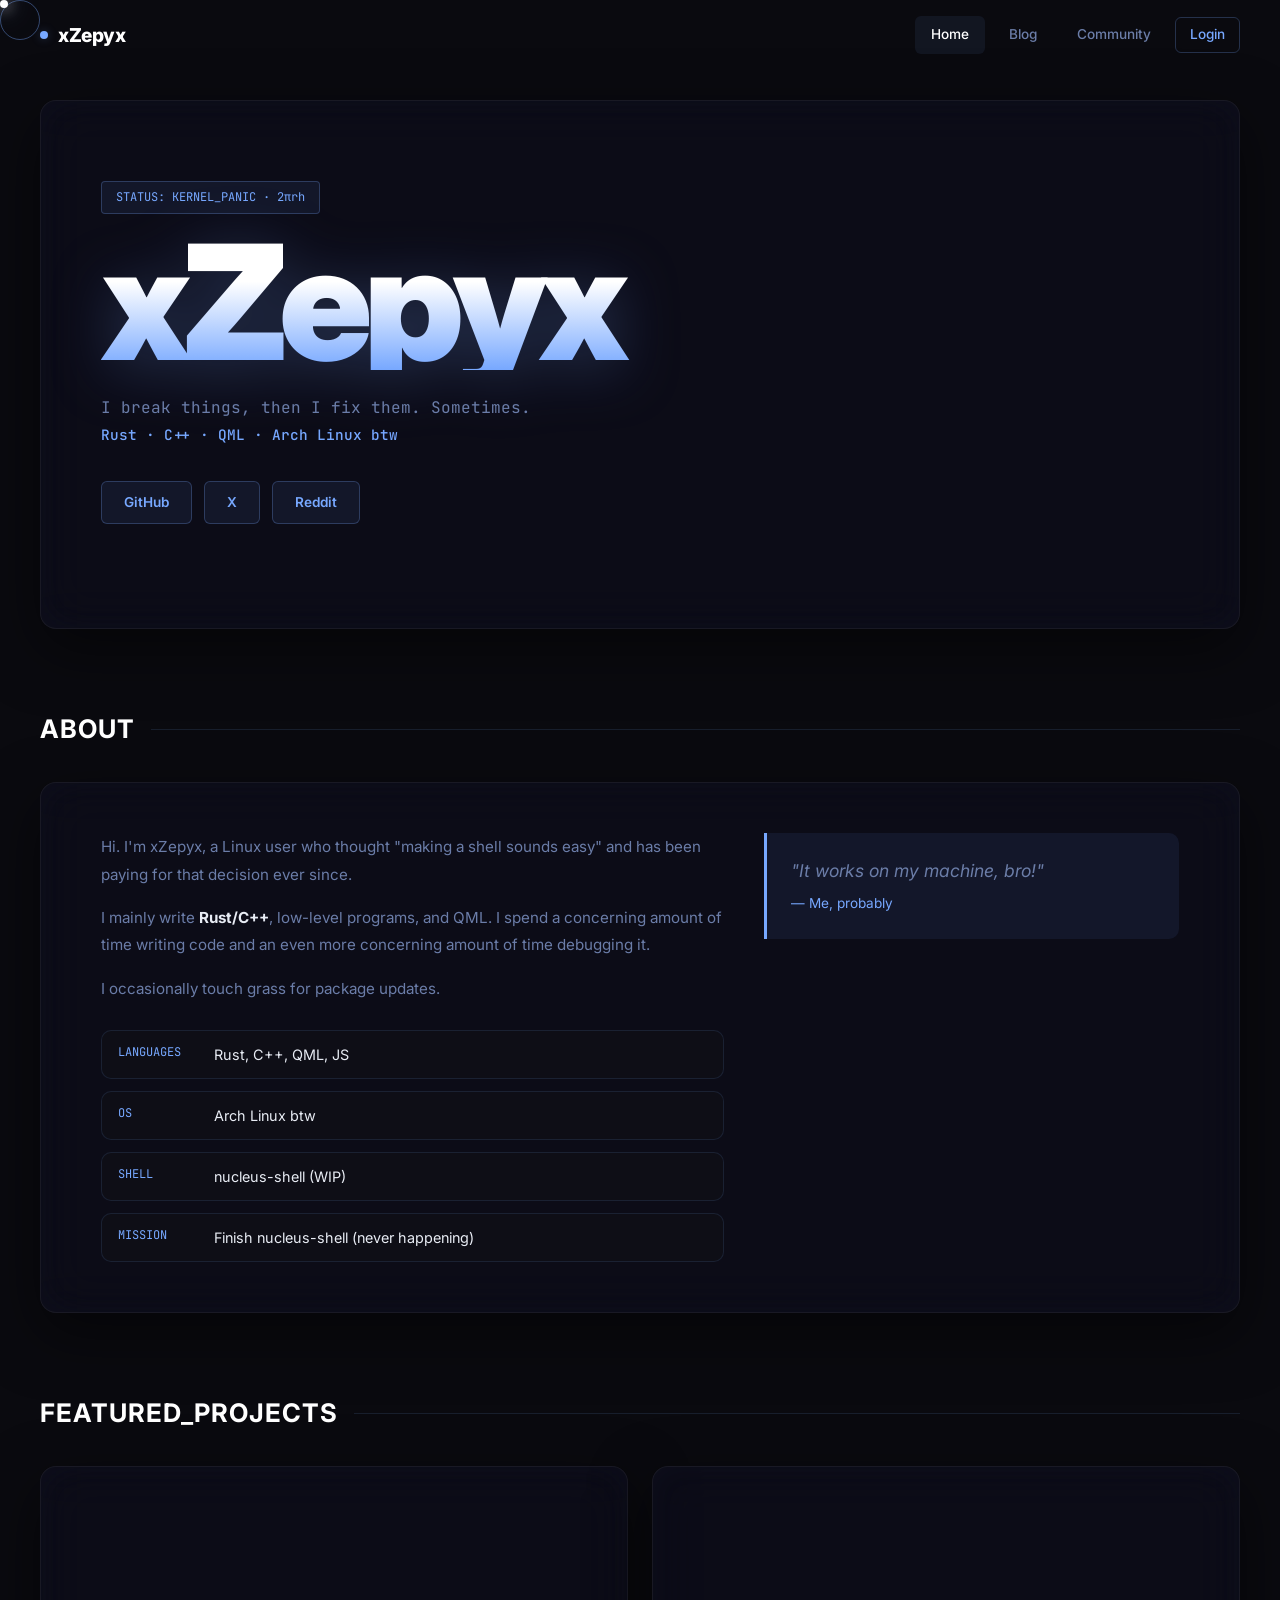
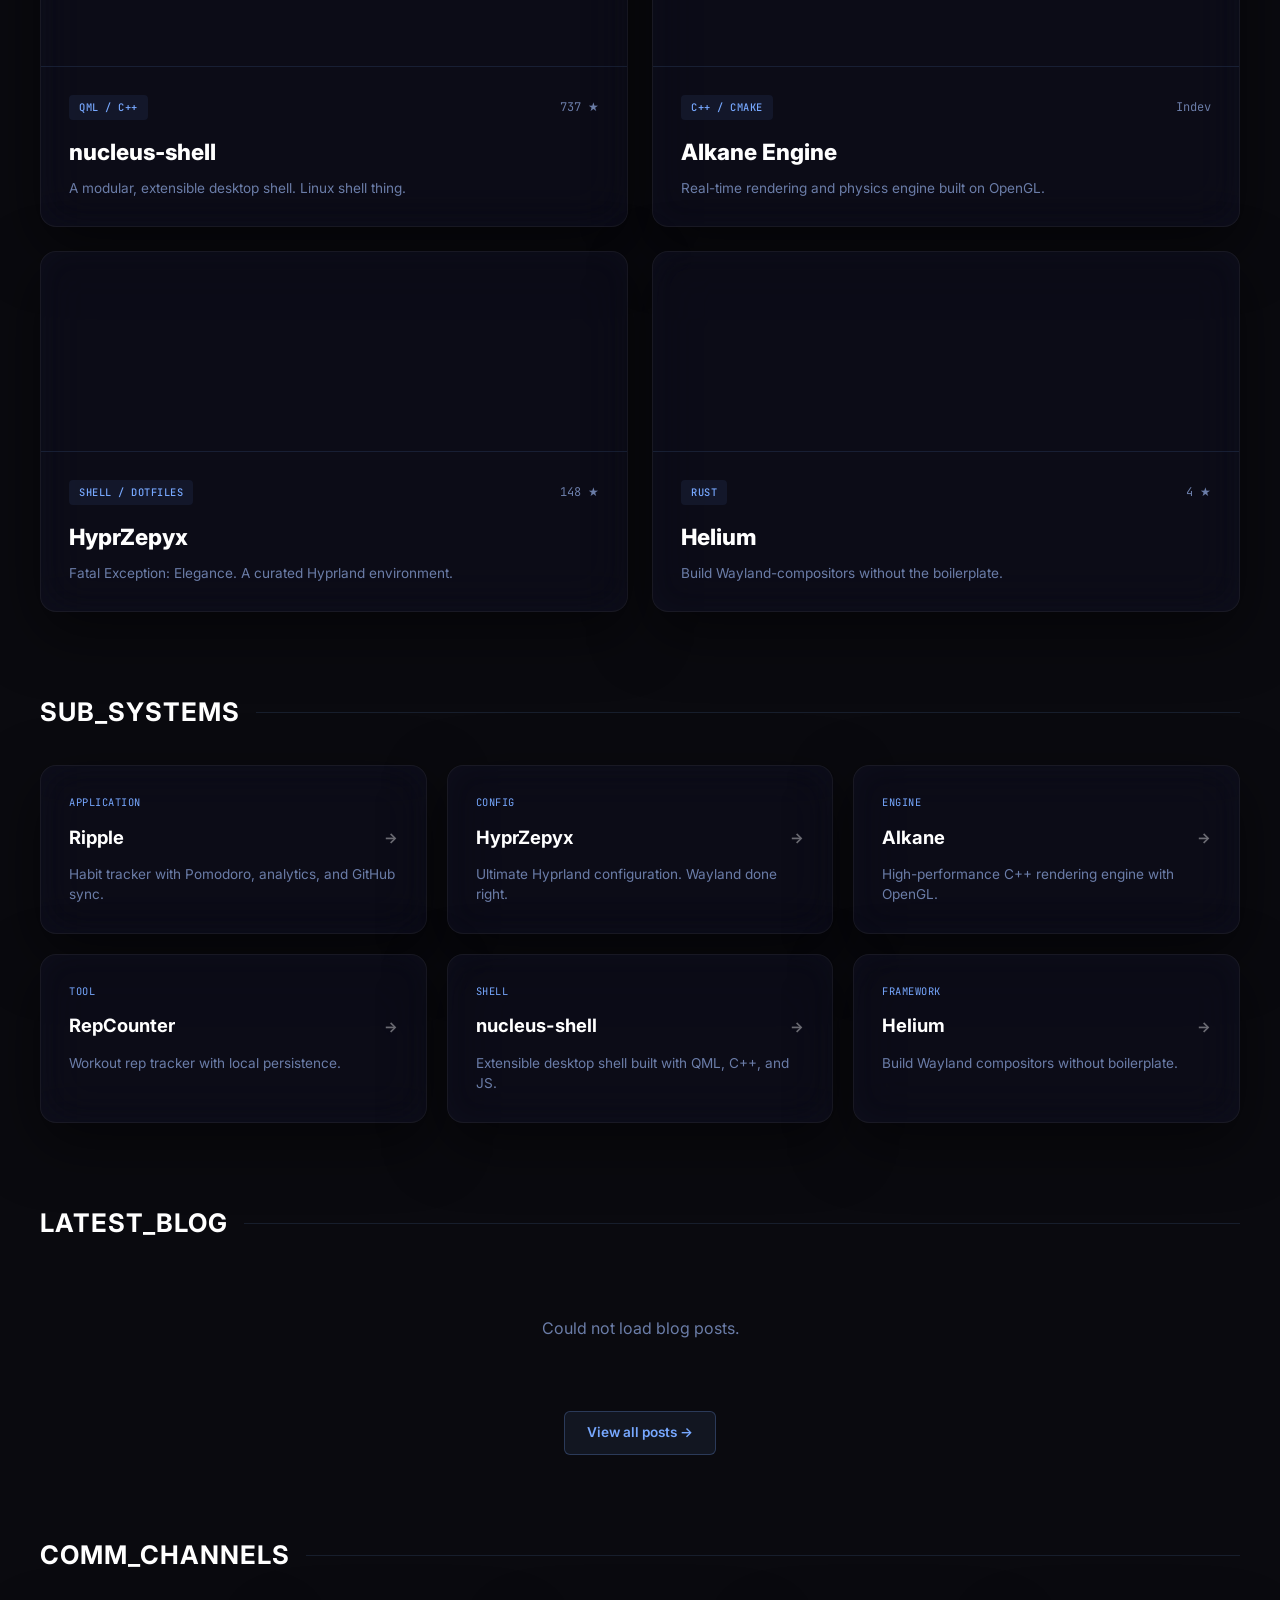
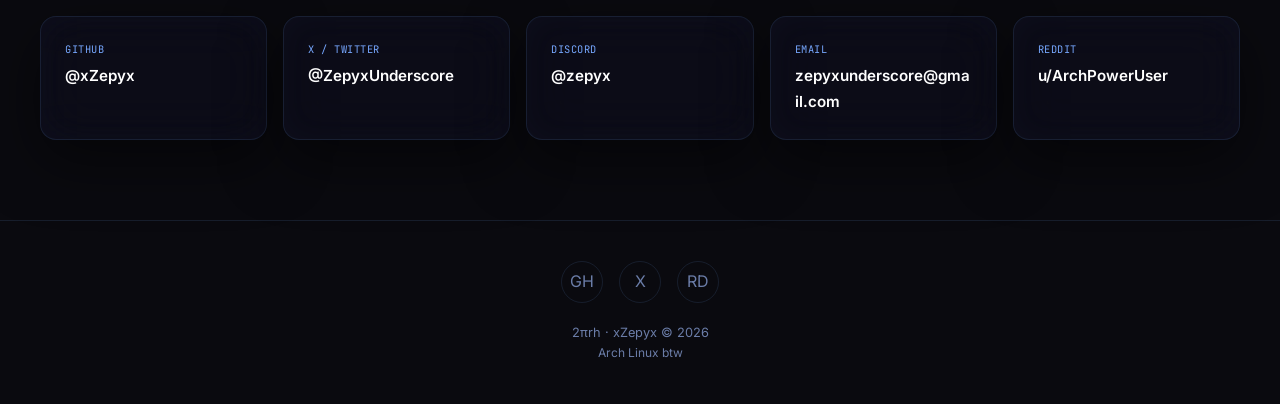
==== index.html @ 3ca949ae "complete site overhaul: new theme, blog CMS, community, admin panel" ====
<!doctype html>
<html lang="en">
<head>
<meta charset="utf-8" />
<meta name="viewport" content="width=device-width, initial-scale=1" />
<title>xZepyx — 2πrh</title>
<link rel="stylesheet" href="/theme.css">
<link rel="icon" href="data:image/svg+xml,<svg xmlns='http://www.w3.org/2000/svg' viewBox='0 0 32 32'><text y='28' font-size='28'>⚡</text></svg>">
</head>
<body>

<div id="loader">
  <div class="loader-terminal">
    <div class="loader-line"><span class="loader-prompt">zepyx@root:~$</span><span class="loader-cmd"> init --system</span></div>
    <div class="loader-line"><span class="loader-prompt">zepyx@root:~$</span><span class="loader-cmd"> load kernel.modules</span></div>
    <div class="loader-line"><span class="loader-prompt">zepyx@root:~$</span><span class="loader-cmd"> start xZepyx.space</span></div>
    <div class="loader-line"><span class="loader-prompt">zepyx@root:~$</span><span class="loader-cmd"> done.<span class="loader-cursor"></span></span></div>
  </div>
</div>

<div id="cursor"></div>
<div id="cursor-follower"></div>

<nav>
  <div class="nav-inner">
    <a href="/" class="nav-brand"><span class="brand-dot"></span> xZepyx</a>
    <div class="nav-links">
      <a href="/" class="active">Home</a>
      <a href="/blog/">Blog</a>
      <a href="/community/">Community</a>
      <a href="#" id="admin-link" style="display:none" class="nav-admin">Admin</a>
      <a href="#" id="login-btn" class="nav-admin">Login</a>
    </div>
    <button class="hamburger" aria-label="Menu">
      <span></span><span></span><span></span>
    </button>
  </div>
</nav>

<div id="main-content">
<main class="wrap" style="padding-top:100px">

  <section class="hero glass">
    <div class="bio-tag">STATUS: KERNEL_PANIC · 2πrh</div>
    <h1 id="hero-name">xZepyx</h1>
    <p class="hero-desc">
      I break things, then I fix them. Sometimes.<br>
      <span class="hero-accent">Rust · C++ · QML · Arch Linux btw</span>
    </p>
    <div id="hero-socials" class="hero-socials"></div>
    <div class="hero-stats" id="hero-stats"></div>
  </section>

  <div class="section-header"><h2>ABOUT</h2><div class="line"></div></div>
  <section class="about-section glass">
    <div class="about-grid">
      <div class="about-text">
        <p>Hi. I'm xZepyx, a Linux user who thought "making a shell sounds easy" and has been paying for that decision ever since.</p>
        <p>I mainly write <strong>Rust/C++</strong>, low-level programs, and QML. I spend a concerning amount of time writing code and an even more concerning amount of time debugging it.</p>
        <p>I occasionally touch grass for package updates.</p>
        <div class="about-facts">
          <div class="fact"><span class="fact-label">Languages</span><span class="fact-val">Rust, C++, QML, JS</span></div>
          <div class="fact"><span class="fact-label">OS</span><span class="fact-val">Arch Linux btw</span></div>
          <div class="fact"><span class="fact-label">Shell</span><span class="fact-val">nucleus-shell (WIP)</span></div>
          <div class="fact"><span class="fact-label">Mission</span><span class="fact-val">Finish nucleus-shell (never happening)</span></div>
        </div>
      </div>
      <div class="about-quote">
        <blockquote>"It works on my machine, bro!"<cite>— Me, probably</cite></blockquote>
      </div>
    </div>
  </section>

  <div class="section-header"><h2>FEATURED_PROJECTS</h2><div class="line"></div></div>
  <div id="projects" class="projects-grid"></div>

  <div class="section-header"><h2>SUB_SYSTEMS</h2><div class="line"></div></div>
  <div class="sub-grid">
    <a href="/ripple/" class="sub-card glass">
      <span class="sub-tag">Application</span>
      <h4>Ripple <span>→</span></h4>
      <p>Habit tracker with Pomodoro, analytics, and GitHub sync.</p>
    </a>
    <a href="/hyprzepyx/" class="sub-card glass">
      <span class="sub-tag">Config</span>
      <h4>HyprZepyx <span>→</span></h4>
      <p>Ultimate Hyprland configuration. Wayland done right.</p>
    </a>
    <a href="/alkane/" class="sub-card glass">
      <span class="sub-tag">Engine</span>
      <h4>Alkane <span>→</span></h4>
      <p>High-performance C++ rendering engine with OpenGL.</p>
    </a>
    <a href="/repcounter/" class="sub-card glass">
      <span class="sub-tag">Tool</span>
      <h4>RepCounter <span>→</span></h4>
      <p>Workout rep tracker with local persistence.</p>
    </a>
    <a href="https://github.com/nucleus-hq/nucleus-shell" target="_blank" class="sub-card glass">
      <span class="sub-tag">Shell</span>
      <h4>nucleus-shell <span>→</span></h4>
      <p>Extensible desktop shell built with QML, C++, and JS.</p>
    </a>
    <a href="https://github.com/xZepyx/helium" target="_blank" class="sub-card glass">
      <span class="sub-tag">Framework</span>
      <h4>Helium <span>→</span></h4>
      <p>Build Wayland compositors without boilerplate.</p>
    </a>
  </div>

  <div class="section-header"><h2>LATEST_BLOG</h2><div class="line"></div></div>
  <div id="latest-posts" class="blog-grid"></div>
  <div style="text-align:center;margin-top:30px">
    <a href="/blog/" class="btn btn-ghost">View all posts →</a>
  </div>

  <div class="section-header"><h2>COMM_CHANNELS</h2><div class="line"></div></div>
  <div class="contact-grid">
    <a href="https://github.com/xZepyx" target="_blank" class="contact-item glass">
      <span class="contact-label">GITHUB</span>
      <span class="contact-value">@xZepyx</span>
    </a>
    <a href="https://x.com/ZepyxUnderscore" target="_blank" class="contact-item glass">
      <span class="contact-label">X / TWITTER</span>
      <span class="contact-value">@ZepyxUnderscore</span>
    </a>
    <div class="contact-item glass">
      <span class="contact-label">DISCORD</span>
      <span class="contact-value">@zepyx</span>
    </div>
    <div class="contact-item glass">
      <span class="contact-label">EMAIL</span>
      <span class="contact-value">zepyxunderscore@gmail.com</span>
    </div>
    <a href="https://reddit.com/user/ArchPowerUser" target="_blank" class="contact-item glass">
      <span class="contact-label">REDDIT</span>
      <span class="contact-value">u/ArchPowerUser</span>
    </a>
  </div>

</main>

<footer>
  <div class="footer-inner">
    <div class="footer-socials">
      <a href="https://github.com/xZepyx" target="_blank" aria-label="GitHub">GH</a>
      <a href="https://x.com/ZepyxUnderscore" target="_blank" aria-label="X">X</a>
      <a href="https://reddit.com/user/ArchPowerUser" target="_blank" aria-label="Reddit">RD</a>
    </div>
    <div class="footer-copy">
      <span>2πrh · xZepyx &copy; 2026</span><br>
      <span style="font-size:0.75rem;color:var(--txt-muted)">Arch Linux btw</span>
    </div>
  </div>
</footer>
</div>

<div id="auth-modal" class="modal-overlay">
  <div class="modal-box glass">
    <div class="modal-header">
      <h3>GitHub Login</h3>
      <button id="close-auth-modal" class="modal-close">✕</button>
    </div>
    <div class="modal-body" style="text-align:center">
      <p>Enter this code on GitHub to authenticate:</p>
      <div id="device-code" class="device-code">------</div>
      <a id="device-verify" href="#" target="_blank" class="btn btn-primary" style="margin-top:16px">Verify on GitHub →</a>
      <p style="margin-top:16px;font-size:0.8rem;color:var(--txt-muted)">Only the repo owner (@xZepyx) will have admin access.</p>
    </div>
  </div>
</div>

<script>
// Inline project data (loaded fast)
const SITE_DATA = {
  name: 'xZepyx',
  tagline: '2 * \u03C0 * r * h',
  social: {
    GitHub: 'https://github.com/xZepyx',
    X: 'https://x.com/ZepyxUnderscore',
    Reddit: 'https://reddit.com/user/ArchPowerUser'
  },
  projects: [
    { name: 'nucleus-shell', tag: 'QML / C++', desc: 'A modular, extensible desktop shell. Linux shell thing.', stars: '737 ★', url: 'https://github.com/nucleus-hq/nucleus-shell', cover: 'https://repository-images.githubusercontent.com/1095141077/23a82866-8d93-4f50-9c15-36d78208abec' },
    { name: 'Alkane Engine', tag: 'C++ / CMake', desc: 'Real-time rendering and physics engine built on OpenGL.', stars: 'Indev', url: 'https://github.com/xZepyx/alkane-engine', cover: 'https://images.unsplash.com/photo-1550751827-4bd374c3f58b?q=80&w=800&auto=format&fit=crop' },
    { name: 'HyprZepyx', tag: 'Shell / Dotfiles', desc: 'Fatal Exception: Elegance. A curated Hyprland environment.', stars: '148 ★', url: 'https://github.com/xZepyx/HyprZepyx', cover: 'https://repository-images.githubusercontent.com/1022919650/26768773-99f7-4d8f-b321-a12269dc0c64' },
    { name: 'Helium', tag: 'Rust', desc: 'Build Wayland-compositors without the boilerplate.', stars: '4 ★', url: 'https://github.com/xZepyx/helium', cover: 'https://images.unsplash.com/photo-1614728263952-84ea206f99b6?q=80&w=800&auto=format&fit=crop' }
  ]
};

// Populate hero
document.getElementById('hero-socials').innerHTML = Object.entries(SITE_DATA.social).map(([n, u]) =>
  `<a href="${u}" target="_blank" class="btn btn-ghost">${n}</a>`
).join('');

// Populate projects
document.getElementById('projects').innerHTML = SITE_DATA.projects.map(p => `
  <a href="${p.url}" target="_blank" class="project-card glass">
    <div class="project-cover" style="background-image:url(${p.cover})"></div>
    <div class="project-body">
      <div class="project-meta">
        <span class="tag">${p.tag}</span>
        <span class="project-stars">${p.stars}</span>
      </div>
      <h3 class="project-name">${p.name}</h3>
      <p class="project-desc">${p.desc}</p>
    </div>
  </a>
`).join('');
</script>

<script src="/app.js"></script>
<script>
// Fetch latest 3 blog posts dynamically
(async function() {
  try {
    const res = await fetch('https://api.github.com/repos/xZepyx/zepyx.github.io/issues?state=open&sort=created&direction=desc&labels=blog&per_page=3');
    const issues = await res.json();
    const posts = issues.filter(i => !i.pull_request);
    const container = document.getElementById('latest-posts');
    if (posts.length === 0) {
      container.innerHTML = '<p style="color:var(--txt-muted);grid-column:1/-1;text-align:center;padding:40px">No blog posts yet. Stay tuned.</p>';
      return;
    }
    container.innerHTML = posts.map(p => {
      const excerpt = (p.body || '').replace(/[#*`>\[\]]/g, '').slice(0, 200);
      const tags = p.labels.filter(l => l.name !== 'blog').map(l => `<span class="tag">${l.name}</span>`).join('');
      const time = new Date(p.created_at).toLocaleDateString('en-US', {month:'short', day:'numeric', year:'numeric'});
      return `<a href="/blog/post.html?id=${p.number}" class="blog-card glass">
        <div class="blog-card-header">
          <span class="blog-date">${time}</span>
          ${p.comments > 0 ? `<span>💬 ${p.comments}</span>` : ''}
          ${tags}
        </div>
        <h3 class="blog-card-title">${p.title}</h3>
        <p class="blog-card-excerpt">${excerpt}</p>
        <span class="blog-readmore">Read more →</span>
      </a>`;
    }).join('');
  } catch(e) {
    document.getElementById('latest-posts').innerHTML = '<p style="color:var(--txt-muted);grid-column:1/-1;text-align:center;padding:40px">Could not load blog posts.</p>';
  }
})();
</script>

<style>
/* ─── Page-specific styles ─── */
.hero {
  padding: 80px 60px; margin-bottom: 40px;
  position: relative; overflow: hidden;
}
.bio-tag {
  display: inline-block; padding: 6px 14px;
  background: var(--accent-dim); border: 1px solid var(--line-strong);
  color: var(--accent); font-family: var(--mono); font-size: 0.75rem;
  border-radius: 4px; margin-bottom: 20px;
}
.hero h1 {
  font-size: clamp(4.5rem, 14vw, 10rem); font-weight: 900;
  line-height: 0.85; letter-spacing: -0.05em; margin: 0;
  background: linear-gradient(180deg, #fff 35%, var(--accent) 100%);
  -webkit-background-clip: text; -webkit-text-fill-color: transparent;
  filter: drop-shadow(0 8px 30px var(--accent-glow));
}
.hero-desc {
  font-family: var(--mono); color: var(--txt-muted);
  margin-top: 24px; max-width: 500px; line-height: 1.7;
}
.hero-accent { color: var(--accent); font-weight: 500; font-size: 0.9rem; }
.hero-socials { margin-top: 32px; display: flex; gap: 12px; flex-wrap: wrap; }

.about-section { padding: 50px 60px; }
.about-grid { display: grid; grid-template-columns: 1.5fr 1fr; gap: 40px; align-items: start; }
.about-text p { color: var(--txt-muted); margin-bottom: 16px; line-height: 1.8; font-size: 0.95rem; }
.about-text strong { color: var(--txt); }
.about-facts { margin-top: 28px; display: grid; gap: 12px; }
.fact { display: flex; gap: 16px; padding: 12px 16px; background: var(--bg-alt); border-radius: var(--radius-sm); border: 1px solid var(--line); }
.fact-label { font-family: var(--mono); font-size: 0.75rem; color: var(--accent); min-width: 80px; text-transform: uppercase; }
.fact-val { color: var(--txt); font-size: 0.9rem; }
.about-quote blockquote {
  font-style: italic; color: var(--txt-muted); font-size: 1.1rem;
  padding: 24px; border-left: 3px solid var(--accent);
  background: var(--accent-dim); border-radius: 0 var(--radius-sm) var(--radius-sm) 0;
}
.about-quote cite { display: block; margin-top: 8px; font-size: 0.85rem; color: var(--accent); font-style: normal; }

.projects-grid { display: grid; grid-template-columns: repeat(2, 1fr); gap: 24px; }
.project-card {
  display: flex; flex-direction: column; overflow: hidden;
  transition: var(--transition); text-decoration: none; color: inherit;
}
.project-card:hover { transform: translateY(-6px); border-color: var(--accent); }
.project-cover {
  height: 200px; background-size: cover; background-position: center;
  border-bottom: 1px solid var(--line); transition: transform 0.5s ease;
}
.project-card:hover .project-cover { transform: scale(1.05); }
.project-body { padding: 28px; flex-grow: 1; display: flex; flex-direction: column; }
.project-meta { display: flex; justify-content: space-between; align-items: center; margin-bottom: 14px; }
.project-stars { font-family: var(--mono); font-size: 0.75rem; color: var(--txt-muted); }
.project-name { font-size: 1.4rem; font-weight: 800; margin: 0 0 8px; color: #fff; }
.project-desc { color: var(--txt-muted); font-size: 0.85rem; line-height: 1.5; flex-grow: 1; }

.sub-grid { display: grid; grid-template-columns: repeat(3, 1fr); gap: 20px; }
.sub-card {
  padding: 28px; transition: var(--transition); text-decoration: none; color: inherit;
  display: flex; flex-direction: column; gap: 12px;
}
.sub-card:hover { border-color: var(--accent); transform: translateY(-4px); background: var(--card-hover); }
.sub-tag { font-family: var(--mono); font-size: 0.65rem; color: var(--accent); text-transform: uppercase; letter-spacing: 0.5px; }
.sub-card h4 { margin: 0; font-size: 1.15rem; font-weight: 700; color: #fff; display: flex; justify-content: space-between; align-items: center; }
.sub-card h4 span { opacity: 0.4; font-size: 0.9rem; }
.sub-card p { margin: 0; font-size: 0.85rem; color: var(--txt-muted); line-height: 1.5; }

.blog-grid { display: grid; grid-template-columns: repeat(3, 1fr); gap: 24px; }
.blog-card {
  padding: 28px; transition: var(--transition); text-decoration: none; color: inherit;
  display: flex; flex-direction: column;
}
.blog-card:hover { border-color: var(--accent); transform: translateY(-4px); }
.blog-card-header { display: flex; justify-content: space-between; align-items: center; gap: 8px; flex-wrap: wrap; margin-bottom: 16px; }
.blog-date { font-size: 0.75rem; color: var(--txt-muted); font-family: var(--mono); }
.blog-card-title { font-size: 1.1rem; font-weight: 700; color: #fff; margin: 0 0 12px; line-height: 1.3; }
.blog-card-excerpt { font-size: 0.85rem; color: var(--txt-muted); line-height: 1.5; flex-grow: 1; }
.blog-readmore { font-family: var(--mono); font-size: 0.8rem; color: var(--accent); margin-top: 16px; }
.blog-comments, .blog-reactions { font-size: 0.75rem; color: var(--txt-muted); }
.blog-tags { display: flex; gap: 6px; flex-wrap: wrap; }
.blog-card-footer { display: flex; justify-content: space-between; align-items: center; margin-top: auto; }

.contact-grid { display: grid; grid-template-columns: repeat(auto-fit, minmax(200px, 1fr)); gap: 16px; margin-top: 40px; }
.contact-item { padding: 24px; transition: var(--transition); text-decoration: none; color: inherit; border: 1px solid var(--line); }
.contact-item:hover { border-color: var(--accent); transform: translateY(-3px); background: var(--card-hover); }
.contact-label { font-family: var(--mono); font-size: 0.65rem; color: var(--accent); display: block; margin-bottom: 6px; text-transform: uppercase; letter-spacing: 0.5px; }
.contact-value { font-size: 0.95rem; color: #fff; font-weight: 600; word-break: break-all; }

#hero-stats { margin-top: 24px; display: flex; gap: 24px; }
#hero-stats .stat { text-align: center; }
#hero-stats .stat-num { font-size: 1.5rem; font-weight: 800; color: #fff; }
#hero-stats .stat-label { font-size: 0.7rem; color: var(--txt-muted); text-transform: uppercase; }

/* Modal */
.modal-overlay {
  position: fixed; inset: 0; z-index: 1000;
  background: rgba(0,0,0,0.7); backdrop-filter: blur(8px);
  display: none; align-items: center; justify-content: center;
}
.modal-overlay.open { display: flex; }
.modal-box { padding: 40px; max-width: 440px; width: 90%; }
.modal-header { display: flex; justify-content: space-between; align-items: center; margin-bottom: 24px; }
.modal-header h3 { color: #fff; font-weight: 700; }
.modal-close { background: none; border: none; color: var(--txt-muted); font-size: 1.2rem; cursor: pointer; }
.device-code {
  font-family: var(--mono); font-size: 2rem; font-weight: 700;
  color: var(--accent); letter-spacing: 8px; padding: 20px;
  background: var(--bg-alt); border: 1px dashed var(--line-strong);
  border-radius: var(--radius-sm); margin: 16px 0; display: inline-block;
}

@media (max-width: 900px) {
  .projects-grid, .blog-grid, .sub-grid { grid-template-columns: 1fr; }
  .about-grid { grid-template-columns: 1fr; }
  .hero { padding: 60px 30px; }
  .about-section { padding: 40px 30px; }
}
</style>
</body>
</html>
---- theme.css ----
@import url('https://fonts.googleapis.com/css2?family=Inter:wght@300;400;500;600;700;800;900&family=JetBrains+Mono:wght@400;500;600;700&display=swap');

:root {
  --bg: #0a0a0f;
  --bg-alt: #0e0e16;
  --card: rgba(14, 14, 26, 0.7);
  --card-hover: rgba(20, 20, 40, 0.8);
  --line: rgba(119, 168, 255, 0.12);
  --line-strong: rgba(119, 168, 255, 0.25);
  --txt: #e8ecf4;
  --txt-muted: #6b7da8;
  --accent: #77a8ff;
  --accent-glow: rgba(119, 168, 255, 0.25);
  --accent-dim: rgba(119, 168, 255, 0.08);
  --glass-border: rgba(255, 255, 255, 0.06);
  --danger: #ff6b6b;
  --success: #51cf66;
  --warning: #fcc419;
  --radius: 16px;
  --radius-sm: 10px;
  --radius-xs: 6px;
  --font: 'Inter', -apple-system, BlinkMacSystemFont, sans-serif;
  --mono: 'JetBrains Mono', monospace;
  --transition: 0.25s cubic-bezier(0.4, 0, 0.2, 1);
}

*, *::before, *::after { box-sizing: border-box; margin: 0; padding: 0; }

html { scroll-behavior: smooth; }

body {
  font-family: var(--font);
  background: var(--bg);
  color: var(--txt);
  min-height: 100vh;
  overflow-x: hidden;
  line-height: 1.6;
  -webkit-font-smoothing: antialiased;
}

::selection { background: var(--accent); color: var(--bg); }

::-webkit-scrollbar { width: 6px; }
::-webkit-scrollbar-track { background: var(--bg); }
::-webkit-scrollbar-thumb { background: var(--line-strong); border-radius: 3px; }

a { color: var(--accent); text-decoration: none; transition: var(--transition); }
a:hover { color: #fff; }

/* --- LOADING SCREEN --- */
#loader {
  position: fixed; inset: 0; z-index: 9999;
  background: var(--bg);
  display: flex; flex-direction: column;
  align-items: center; justify-content: center;
  transition: opacity 0.6s ease, visibility 0.6s ease;
}
#loader.hidden { opacity: 0; visibility: hidden; pointer-events: none; }
.loader-terminal {
  background: var(--card); border: 1px solid var(--line);
  border-radius: var(--radius); padding: 24px 32px;
  min-width: 340px; font-family: var(--mono); font-size: 0.85rem;
}
.loader-line { display: flex; gap: 12px; opacity: 0; animation: typeIn 0.3s ease forwards; }
.loader-line:nth-child(1) { animation-delay: 0.1s; }
.loader-line:nth-child(2) { animation-delay: 0.4s; }
.loader-line:nth-child(3) { animation-delay: 0.7s; }
.loader-line:nth-child(4) { animation-delay: 1.0s; }
.loader-prompt { color: var(--accent); }
.loader-cmd { color: var(--txt); }
.loader-cursor {
  display: inline-block; width: 8px; height: 14px;
  background: var(--accent); margin-left: 4px;
  animation: blink 0.8s step-end infinite;
}
@keyframes typeIn { to { opacity: 1; } }
@keyframes blink { 50% { opacity: 0; } }

#main-content { opacity: 0; transition: opacity 0.8s ease; }
#main-content.visible { opacity: 1; }

/* --- CURSOR --- */
#cursor {
  width: 8px; height: 8px; background: #fff; border-radius: 50%;
  position: fixed; z-index: 999; pointer-events: none;
  box-shadow: 0 0 15px #fff, 0 0 30px var(--accent);
  transition: transform 0.1s ease;
}
#cursor-follower {
  width: 40px; height: 40px; border: 1px solid var(--accent);
  border-radius: 50%; position: fixed; z-index: 998;
  pointer-events: none; transition: transform 0.25s ease-out;
  opacity: 0.4;
}

/* --- NAV --- */
nav {
  position: fixed; top: 0; left: 0; right: 0; z-index: 100;
  padding: 16px 0;
  transition: var(--transition);
}
nav.scrolled {
  background: rgba(10, 10, 15, 0.85);
  backdrop-filter: blur(20px) saturate(180%);
  border-bottom: 1px solid var(--line);
  padding: 10px 0;
}
.nav-inner {
  width: min(1200px, 94vw); margin: 0 auto;
  display: flex; align-items: center; justify-content: space-between;
}
.nav-brand {
  font-weight: 800; font-size: 1.2rem; letter-spacing: -0.02em;
  color: #fff; display: flex; align-items: center; gap: 10px;
}
.nav-brand .brand-dot {
  width: 8px; height: 8px; border-radius: 50%; background: var(--accent);
  box-shadow: 0 0 10px var(--accent-glow);
}
.nav-links { display: flex; align-items: center; gap: 8px; }
.nav-links a {
  padding: 8px 16px; border-radius: var(--radius-xs);
  color: var(--txt-muted); font-size: 0.85rem; font-weight: 500;
  transition: var(--transition);
}
.nav-links a:hover, .nav-links a.active { color: #fff; background: var(--accent-dim); }
.nav-links .nav-admin {
  border: 1px solid var(--line-strong); border-radius: var(--radius-xs);
  padding: 6px 14px; color: var(--accent);
}

.hamburger {
  display: none; flex-direction: column; gap: 5px; cursor: pointer;
  background: none; border: none; padding: 8px;
}
.hamburger span {
  display: block; width: 22px; height: 2px;
  background: var(--txt); border-radius: 2px;
  transition: var(--transition);
}

/* --- CONTAINERS --- */
.wrap {
  width: min(1200px, 94vw); margin: 0 auto;
  position: relative; z-index: 10;
}

.section-header {
  display: flex; align-items: center; gap: 16px;
  margin: 80px 0 32px;
}
.section-header h2 {
  font-weight: 700; font-size: 1.6rem; letter-spacing: 1px;
  white-space: nowrap; color: #fff;
}
.section-header .line {
  flex-grow: 1; height: 1px; background: var(--line);
}

.glass {
  background: var(--card); backdrop-filter: blur(24px) saturate(180%);
  border: 1px solid var(--glass-border);
  border-radius: var(--radius);
  box-shadow: 0 20px 60px rgba(0,0,0,0.5), inset 0 0 30px rgba(119,168,255,0.03);
}

.btn {
  display: inline-flex; align-items: center; gap: 8px;
  padding: 10px 22px; border-radius: var(--radius-xs);
  font-family: var(--font); font-size: 0.85rem; font-weight: 600;
  cursor: pointer; transition: var(--transition);
  border: none; text-decoration: none;
}
.btn-primary {
  background: var(--accent); color: var(--bg);
}
.btn-primary:hover { background: #fff; color: var(--bg); transform: translateY(-2px); }
.btn-ghost {
  background: var(--accent-dim); color: var(--accent);
  border: 1px solid var(--line-strong);
}
.btn-ghost:hover { background: rgba(119,168,255,0.15); color: #fff; transform: translateY(-2px); }
.btn-danger { background: var(--danger); color: #fff; }
.btn-danger:hover { background: #ff5252; transform: translateY(-2px); }

.tag {
  display: inline-block; padding: 4px 10px; border-radius: 4px;
  font-family: var(--mono); font-size: 0.65rem; font-weight: 500;
  background: var(--accent-dim); color: var(--accent);
  text-transform: uppercase; letter-spacing: 0.5px;
}

/* --- FOOTER --- */
footer {
  margin-top: 80px; border-top: 1px solid var(--line);
  padding: 40px 0; text-align: center;
}
.footer-inner {
  width: min(1200px, 94vw); margin: 0 auto;
  display: flex; flex-direction: column; align-items: center; gap: 20px;
}
.footer-socials { display: flex; gap: 16px; }
.footer-socials a {
  width: 42px; height: 42px; border-radius: 50%;
  display: flex; align-items: center; justify-content: center;
  border: 1px solid var(--line); color: var(--txt-muted);
  font-size: 1rem; transition: var(--transition);
}
.footer-socials a:hover {
  border-color: var(--accent); color: var(--accent);
  background: var(--accent-dim); transform: translateY(-3px);
}
.footer-copy { font-size: 0.8rem; color: var(--txt-muted); }

/* --- RESPONSIVE --- */
@media (max-width: 768px) {
  .nav-links { display: none; }
  .nav-links.open {
    display: flex; flex-direction: column; position: absolute;
    top: 100%; left: 3vw; right: 3vw;
    background: var(--card); backdrop-filter: blur(24px);
    border: 1px solid var(--line); border-radius: var(--radius);
    padding: 12px; gap: 4px;
  }
  .hamburger { display: flex; }
  .section-header h2 { font-size: 1.2rem; }
}

@media (max-width: 480px) {
  .wrap { width: 92vw; }
  .loader-terminal { min-width: unset; width: 88vw; }
}

@media (pointer: coarse) {
  #cursor, #cursor-follower { display: none; }
}
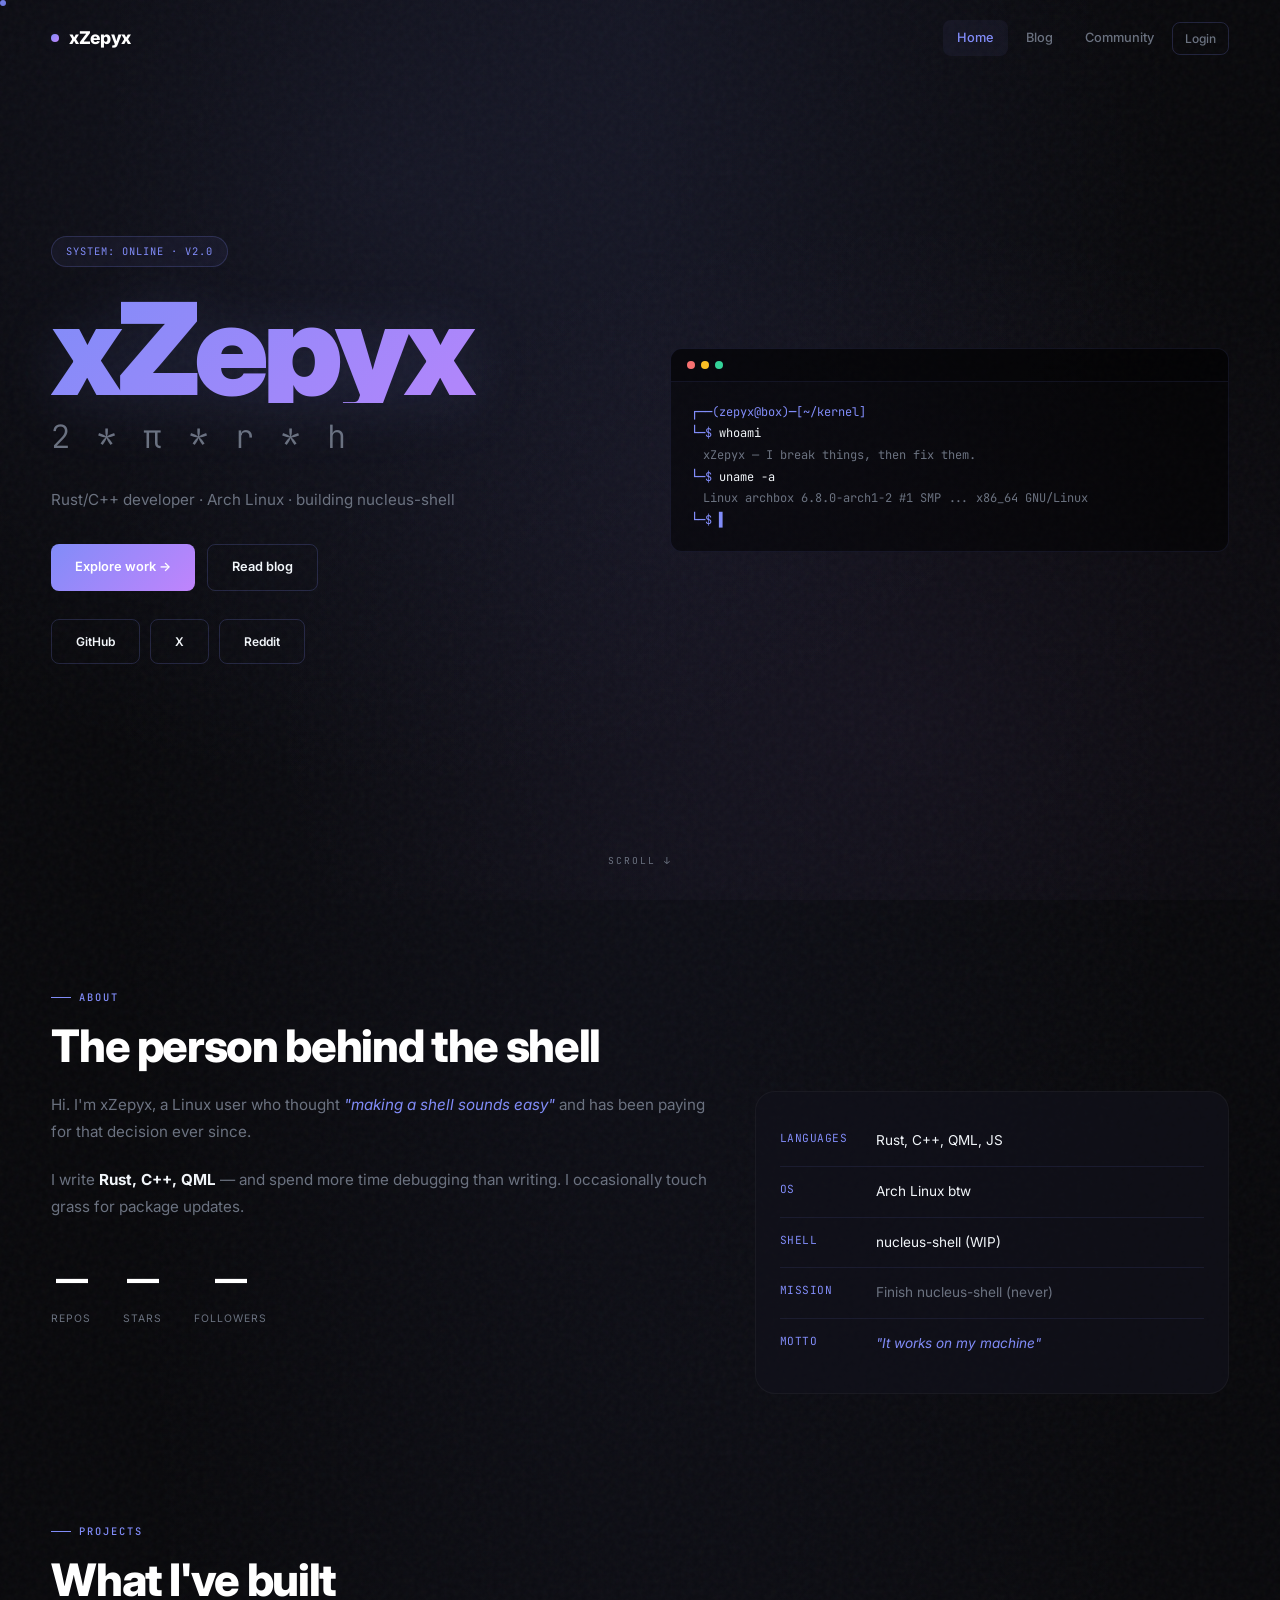
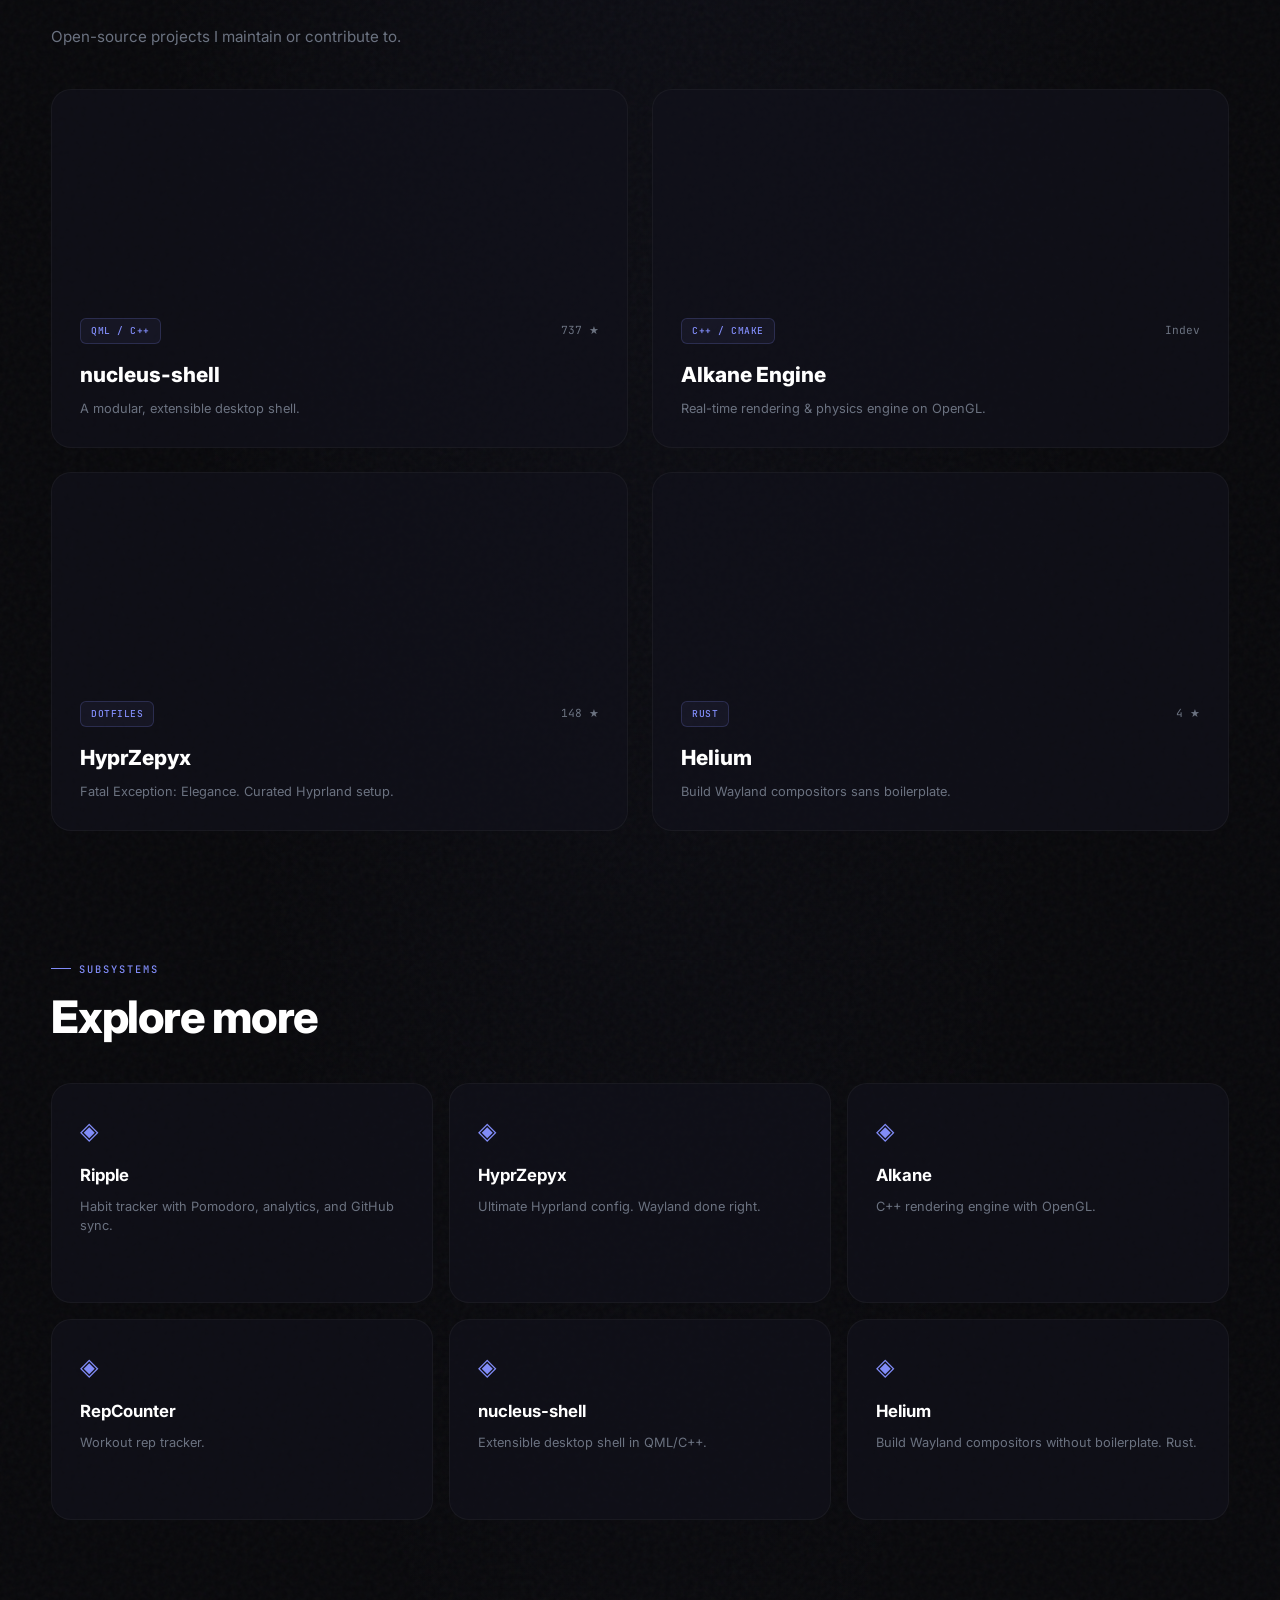
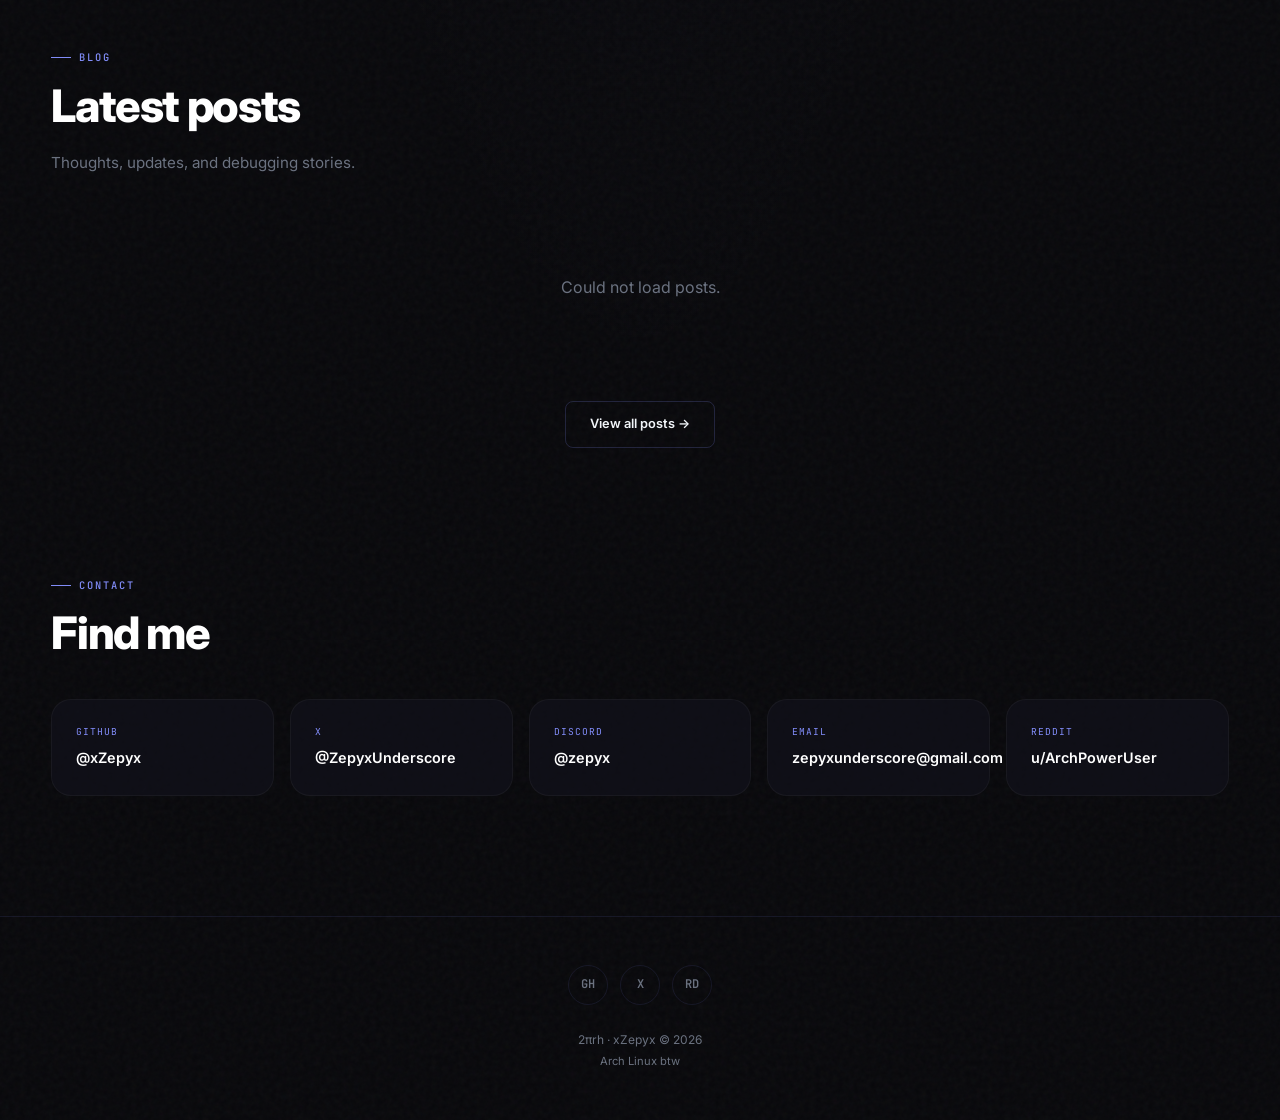
==== commit 1db04c6d: "redesign: premium UI, PAT push-verify auth, discussions fix" ====
--- a/index.html
+++ b/index.html
@@ -10,357 +10,329 @@
 <body>
 
 <div id="loader">
-  <div class="loader-terminal">
-    <div class="loader-line"><span class="loader-prompt">zepyx@root:~$</span><span class="loader-cmd"> init --system</span></div>
-    <div class="loader-line"><span class="loader-prompt">zepyx@root:~$</span><span class="loader-cmd"> load kernel.modules</span></div>
-    <div class="loader-line"><span class="loader-prompt">zepyx@root:~$</span><span class="loader-cmd"> start xZepyx.space</span></div>
-    <div class="loader-line"><span class="loader-prompt">zepyx@root:~$</span><span class="loader-cmd"> done.<span class="loader-cursor"></span></span></div>
-  </div>
+  <div class="loader-ring"></div>
+  <div class="loader-text">booting<span class="loader-dots"></span></div>
 </div>
 
 <div id="cursor"></div>
-<div id="cursor-follower"></div>
 
 <nav>
   <div class="nav-inner">
-    <a href="/" class="nav-brand"><span class="brand-dot"></span> xZepyx</a>
+    <a href="/" class="nav-brand"><span class="nav-brand-dot"></span> xZepyx</a>
     <div class="nav-links">
       <a href="/" class="active">Home</a>
       <a href="/blog/">Blog</a>
       <a href="/community/">Community</a>
-      <a href="#" id="admin-link" style="display:none" class="nav-admin">Admin</a>
-      <a href="#" id="login-btn" class="nav-admin">Login</a>
-    </div>
-    <button class="hamburger" aria-label="Menu">
-      <span></span><span></span><span></span>
-    </button>
+      <a href="/admin/" id="admin-link" style="display:none" class="nav-admin">Admin</a>
+      <a href="/admin/" id="login-btn" class="nav-admin">Login</a>
+    </div>
+    <button class="hamburger" aria-label="Menu"><span></span><span></span><span></span></button>
   </div>
 </nav>
 
 <div id="main-content">
-<main class="wrap" style="padding-top:100px">
-
-  <section class="hero glass">
-    <div class="bio-tag">STATUS: KERNEL_PANIC · 2πrh</div>
-    <h1 id="hero-name">xZepyx</h1>
-    <p class="hero-desc">
-      I break things, then I fix them. Sometimes.<br>
-      <span class="hero-accent">Rust · C++ · QML · Arch Linux btw</span>
-    </p>
-    <div id="hero-socials" class="hero-socials"></div>
-    <div class="hero-stats" id="hero-stats"></div>
-  </section>
-
-  <div class="section-header"><h2>ABOUT</h2><div class="line"></div></div>
-  <section class="about-section glass">
-    <div class="about-grid">
-      <div class="about-text">
-        <p>Hi. I'm xZepyx, a Linux user who thought "making a shell sounds easy" and has been paying for that decision ever since.</p>
-        <p>I mainly write <strong>Rust/C++</strong>, low-level programs, and QML. I spend a concerning amount of time writing code and an even more concerning amount of time debugging it.</p>
-        <p>I occasionally touch grass for package updates.</p>
-        <div class="about-facts">
-          <div class="fact"><span class="fact-label">Languages</span><span class="fact-val">Rust, C++, QML, JS</span></div>
-          <div class="fact"><span class="fact-label">OS</span><span class="fact-val">Arch Linux btw</span></div>
-          <div class="fact"><span class="fact-label">Shell</span><span class="fact-val">nucleus-shell (WIP)</span></div>
-          <div class="fact"><span class="fact-label">Mission</span><span class="fact-val">Finish nucleus-shell (never happening)</span></div>
+
+<section class="hero">
+  <div class="hero-grid wrap">
+    <div class="hero-main fade-in">
+      <div class="hero-badge">system: online · v2.0</div>
+      <h1 class="hero-title">
+        <span class="hero-title-line">xZepyx</span>
+        <span class="hero-title-sub">2 * π * r * h</span>
+      </h1>
+      <p class="hero-desc">
+        Rust/C++ developer · Arch Linux · building nucleus-shell
+      </p>
+      <div class="hero-actions">
+        <a href="#projects" class="btn btn-primary">Explore work →</a>
+        <a href="/blog/" class="btn btn-ghost">Read blog</a>
+      </div>
+      <div id="hero-socials" class="hero-socials"></div>
+    </div>
+    <div class="hero-visual fade-in" style="transition-delay:0.2s">
+      <div class="hero-terminal">
+        <div class="term-dots"><span></span><span></span><span></span></div>
+        <div class="term-body">
+          <div><span class="term-prompt">┌──(zepyx@box)─[~/kernel]</span></div>
+          <div><span class="term-prompt">└─$</span> whoami</div>
+          <div class="term-out">xZepyx — I break things, then fix them.</div>
+          <div><span class="term-prompt">└─$</span> uname -a</div>
+          <div class="term-out">Linux archbox 6.8.0-arch1-2 #1 SMP ... x86_64 GNU/Linux</div>
+          <div><span class="term-prompt">└─$</span> <span class="term-blink">▌</span></div>
         </div>
       </div>
-      <div class="about-quote">
-        <blockquote>"It works on my machine, bro!"<cite>— Me, probably</cite></blockquote>
+    </div>
+  </div>
+  <div class="hero-scroll">scroll ↓</div>
+</section>
+
+<section class="wrap" style="margin-top:80px">
+  <div class="section-tag">About</div>
+  <div class="section-title">The person behind the shell</div>
+  <div class="about-grid">
+    <div class="about-text fade-in">
+      <p>Hi. I'm xZepyx, a Linux user who thought <em>"making a shell sounds easy"</em> and has been paying for that decision ever since.</p>
+      <p>I write <strong>Rust, C++, QML</strong> — and spend more time debugging than writing. I occasionally touch grass for package updates.</p>
+      <div class="about-stats">
+        <div class="about-stat"><span class="about-stat-num" id="repo-count">—</span><span class="about-stat-label">repos</span></div>
+        <div class="about-stat"><span class="about-stat-num" id="star-count">—</span><span class="about-stat-label">stars</span></div>
+        <div class="about-stat"><span class="about-stat-num" id="follower-count">—</span><span class="about-stat-label">followers</span></div>
       </div>
     </div>
-  </section>
-
-  <div class="section-header"><h2>FEATURED_PROJECTS</h2><div class="line"></div></div>
-  <div id="projects" class="projects-grid"></div>
-
-  <div class="section-header"><h2>SUB_SYSTEMS</h2><div class="line"></div></div>
-  <div class="sub-grid">
-    <a href="/ripple/" class="sub-card glass">
-      <span class="sub-tag">Application</span>
-      <h4>Ripple <span>→</span></h4>
-      <p>Habit tracker with Pomodoro, analytics, and GitHub sync.</p>
-    </a>
-    <a href="/hyprzepyx/" class="sub-card glass">
-      <span class="sub-tag">Config</span>
-      <h4>HyprZepyx <span>→</span></h4>
-      <p>Ultimate Hyprland configuration. Wayland done right.</p>
-    </a>
-    <a href="/alkane/" class="sub-card glass">
-      <span class="sub-tag">Engine</span>
-      <h4>Alkane <span>→</span></h4>
-      <p>High-performance C++ rendering engine with OpenGL.</p>
-    </a>
-    <a href="/repcounter/" class="sub-card glass">
-      <span class="sub-tag">Tool</span>
-      <h4>RepCounter <span>→</span></h4>
-      <p>Workout rep tracker with local persistence.</p>
-    </a>
-    <a href="https://github.com/nucleus-hq/nucleus-shell" target="_blank" class="sub-card glass">
-      <span class="sub-tag">Shell</span>
-      <h4>nucleus-shell <span>→</span></h4>
-      <p>Extensible desktop shell built with QML, C++, and JS.</p>
-    </a>
-    <a href="https://github.com/xZepyx/helium" target="_blank" class="sub-card glass">
-      <span class="sub-tag">Framework</span>
-      <h4>Helium <span>→</span></h4>
-      <p>Build Wayland compositors without boilerplate.</p>
-    </a>
-  </div>
-
-  <div class="section-header"><h2>LATEST_BLOG</h2><div class="line"></div></div>
-  <div id="latest-posts" class="blog-grid"></div>
-  <div style="text-align:center;margin-top:30px">
+    <div class="about-card fade-in" style="transition-delay:0.15s">
+      <div class="about-card-item"><span class="about-card-label">Languages</span><span>Rust, C++, QML, JS</span></div>
+      <div class="about-card-item"><span class="about-card-label">OS</span><span>Arch Linux btw</span></div>
+      <div class="about-card-item"><span class="about-card-label">Shell</span><span>nucleus-shell (WIP)</span></div>
+      <div class="about-card-item"><span class="about-card-label">Mission</span><span style="color:var(--txt-muted)">Finish nucleus-shell (never)</span></div>
+      <div class="about-card-item"><span class="about-card-label">Motto</span><span style="font-style:italic;color:var(--accent-1)">"It works on my machine"</span></div>
+    </div>
+  </div>
+</section>
+
+<section class="wrap" style="margin-top:120px" id="projects">
+  <div class="section-tag">Projects</div>
+  <div class="section-title">What I've built</div>
+  <div class="section-sub">Open-source projects I maintain or contribute to.</div>
+  <div id="projects-grid" class="projects-grid fade-in-stagger"></div>
+</section>
+
+<section class="wrap" style="margin-top:120px">
+  <div class="section-tag">Subsystems</div>
+  <div class="section-title">Explore more</div>
+  <div class="sub-grid fade-in-stagger">
+    <a href="/ripple/" class="sub-card"><div class="sub-icon">◈</div><h4>Ripple</h4><p>Habit tracker with Pomodoro, analytics, and GitHub sync.</p><span class="sub-arrow">→</span></a>
+    <a href="/hyprzepyx/" class="sub-card"><div class="sub-icon">◈</div><h4>HyprZepyx</h4><p>Ultimate Hyprland config. Wayland done right.</p><span class="sub-arrow">→</span></a>
+    <a href="/alkane/" class="sub-card"><div class="sub-icon">◈</div><h4>Alkane</h4><p>C++ rendering engine with OpenGL.</p><span class="sub-arrow">→</span></a>
+    <a href="/repcounter/" class="sub-card"><div class="sub-icon">◈</div><h4>RepCounter</h4><p>Workout rep tracker.</p><span class="sub-arrow">→</span></a>
+    <a href="https://github.com/nucleus-hq/nucleus-shell" target="_blank" class="sub-card"><div class="sub-icon">◈</div><h4>nucleus-shell</h4><p>Extensible desktop shell in QML/C++.</p><span class="sub-arrow">→</span></a>
+    <a href="https://github.com/xZepyx/helium" target="_blank" class="sub-card"><div class="sub-icon">◈</div><h4>Helium</h4><p>Build Wayland compositors without boilerplate. Rust.</p><span class="sub-arrow">→</span></a>
+  </div>
+</section>
+
+<section class="wrap" style="margin-top:120px">
+  <div class="section-tag">Blog</div>
+  <div class="section-title">Latest posts</div>
+  <div class="section-sub">Thoughts, updates, and debugging stories.</div>
+  <div id="latest-posts" class="blog-grid fade-in-stagger" style="margin-top:40px">
+    <p style="color:var(--txt-muted);grid-column:1/-1;text-align:center;padding:60px">Loading...</p>
+  </div>
+  <div style="text-align:center;margin-top:40px">
     <a href="/blog/" class="btn btn-ghost">View all posts →</a>
   </div>
-
-  <div class="section-header"><h2>COMM_CHANNELS</h2><div class="line"></div></div>
-  <div class="contact-grid">
-    <a href="https://github.com/xZepyx" target="_blank" class="contact-item glass">
-      <span class="contact-label">GITHUB</span>
-      <span class="contact-value">@xZepyx</span>
-    </a>
-    <a href="https://x.com/ZepyxUnderscore" target="_blank" class="contact-item glass">
-      <span class="contact-label">X / TWITTER</span>
-      <span class="contact-value">@ZepyxUnderscore</span>
-    </a>
-    <div class="contact-item glass">
-      <span class="contact-label">DISCORD</span>
-      <span class="contact-value">@zepyx</span>
-    </div>
-    <div class="contact-item glass">
-      <span class="contact-label">EMAIL</span>
-      <span class="contact-value">zepyxunderscore@gmail.com</span>
-    </div>
-    <a href="https://reddit.com/user/ArchPowerUser" target="_blank" class="contact-item glass">
-      <span class="contact-label">REDDIT</span>
-      <span class="contact-value">u/ArchPowerUser</span>
-    </a>
-  </div>
-
-</main>
+</section>
+
+<section class="wrap" style="margin-top:120px">
+  <div class="section-tag">Contact</div>
+  <div class="section-title">Find me</div>
+  <div class="contact-grid fade-in-stagger">
+    <a href="https://github.com/xZepyx" target="_blank" class="contact-card"><span class="contact-label">GitHub</span><span class="contact-val">@xZepyx</span></a>
+    <a href="https://x.com/ZepyxUnderscore" target="_blank" class="contact-card"><span class="contact-label">X</span><span class="contact-val">@ZepyxUnderscore</span></a>
+    <div class="contact-card"><span class="contact-label">Discord</span><span class="contact-val">@zepyx</span></div>
+    <div class="contact-card"><span class="contact-label">Email</span><span class="contact-val">zepyxunderscore@gmail.com</span></div>
+    <a href="https://reddit.com/user/ArchPowerUser" target="_blank" class="contact-card"><span class="contact-label">Reddit</span><span class="contact-val">u/ArchPowerUser</span></a>
+  </div>
+</section>
 
 <footer>
   <div class="footer-inner">
     <div class="footer-socials">
-      <a href="https://github.com/xZepyx" target="_blank" aria-label="GitHub">GH</a>
-      <a href="https://x.com/ZepyxUnderscore" target="_blank" aria-label="X">X</a>
-      <a href="https://reddit.com/user/ArchPowerUser" target="_blank" aria-label="Reddit">RD</a>
+      <a href="https://github.com/xZepyx" target="_blank">GH</a>
+      <a href="https://x.com/ZepyxUnderscore" target="_blank">X</a>
+      <a href="https://reddit.com/user/ArchPowerUser" target="_blank">RD</a>
     </div>
     <div class="footer-copy">
-      <span>2πrh · xZepyx &copy; 2026</span><br>
-      <span style="font-size:0.75rem;color:var(--txt-muted)">Arch Linux btw</span>
+      2πrh · xZepyx &copy; 2026<br>
+      <span style="color:var(--txt-muted);font-size:0.7rem">Arch Linux btw</span>
     </div>
   </div>
 </footer>
 </div>
 
-<div id="auth-modal" class="modal-overlay">
-  <div class="modal-box glass">
-    <div class="modal-header">
-      <h3>GitHub Login</h3>
-      <button id="close-auth-modal" class="modal-close">✕</button>
-    </div>
-    <div class="modal-body" style="text-align:center">
-      <p>Enter this code on GitHub to authenticate:</p>
-      <div id="device-code" class="device-code">------</div>
-      <a id="device-verify" href="#" target="_blank" class="btn btn-primary" style="margin-top:16px">Verify on GitHub →</a>
-      <p style="margin-top:16px;font-size:0.8rem;color:var(--txt-muted)">Only the repo owner (@xZepyx) will have admin access.</p>
-    </div>
-  </div>
-</div>
-
 <script>
-// Inline project data (loaded fast)
-const SITE_DATA = {
-  name: 'xZepyx',
-  tagline: '2 * \u03C0 * r * h',
-  social: {
-    GitHub: 'https://github.com/xZepyx',
-    X: 'https://x.com/ZepyxUnderscore',
-    Reddit: 'https://reddit.com/user/ArchPowerUser'
-  },
-  projects: [
-    { name: 'nucleus-shell', tag: 'QML / C++', desc: 'A modular, extensible desktop shell. Linux shell thing.', stars: '737 ★', url: 'https://github.com/nucleus-hq/nucleus-shell', cover: 'https://repository-images.githubusercontent.com/1095141077/23a82866-8d93-4f50-9c15-36d78208abec' },
-    { name: 'Alkane Engine', tag: 'C++ / CMake', desc: 'Real-time rendering and physics engine built on OpenGL.', stars: 'Indev', url: 'https://github.com/xZepyx/alkane-engine', cover: 'https://images.unsplash.com/photo-1550751827-4bd374c3f58b?q=80&w=800&auto=format&fit=crop' },
-    { name: 'HyprZepyx', tag: 'Shell / Dotfiles', desc: 'Fatal Exception: Elegance. A curated Hyprland environment.', stars: '148 ★', url: 'https://github.com/xZepyx/HyprZepyx', cover: 'https://repository-images.githubusercontent.com/1022919650/26768773-99f7-4d8f-b321-a12269dc0c64' },
-    { name: 'Helium', tag: 'Rust', desc: 'Build Wayland-compositors without the boilerplate.', stars: '4 ★', url: 'https://github.com/xZepyx/helium', cover: 'https://images.unsplash.com/photo-1614728263952-84ea206f99b6?q=80&w=800&auto=format&fit=crop' }
-  ]
-};
-
-// Populate hero
-document.getElementById('hero-socials').innerHTML = Object.entries(SITE_DATA.social).map(([n, u]) =>
-  `<a href="${u}" target="_blank" class="btn btn-ghost">${n}</a>`
-).join('');
-
-// Populate projects
-document.getElementById('projects').innerHTML = SITE_DATA.projects.map(p => `
-  <a href="${p.url}" target="_blank" class="project-card glass">
+// Inline data for instant render
+const PROJECTS = [
+  { name:'nucleus-shell', tag:'QML / C++', desc:'A modular, extensible desktop shell.', stars:'737 ★', url:'https://github.com/nucleus-hq/nucleus-shell', cover:'https://repository-images.githubusercontent.com/1095141077/23a82866-8d93-4f50-9c15-36d78208abec' },
+  { name:'Alkane Engine', tag:'C++ / CMake', desc:'Real-time rendering & physics engine on OpenGL.', stars:'Indev', url:'https://github.com/xZepyx/alkane-engine', cover:'https://images.unsplash.com/photo-1550751827-4bd374c3f58b?q=80&w=800&auto=format&fit=crop' },
+  { name:'HyprZepyx', tag:'Dotfiles', desc:'Fatal Exception: Elegance. Curated Hyprland setup.', stars:'148 ★', url:'https://github.com/xZepyx/HyprZepyx', cover:'https://repository-images.githubusercontent.com/1022919650/26768773-99f7-4d8f-b321-a12269dc0c64' },
+  { name:'Helium', tag:'Rust', desc:'Build Wayland compositors sans boilerplate.', stars:'4 ★', url:'https://github.com/xZepyx/helium', cover:'https://images.unsplash.com/photo-1614728263952-84ea206f99b6?q=80&w=800&auto=format&fit=crop' }
+]
+
+document.getElementById('hero-socials').innerHTML =
+  Object.entries({ GitHub:'https://github.com/xZepyx', X:'https://x.com/ZepyxUnderscore', Reddit:'https://reddit.com/user/ArchPowerUser' })
+    .map(([n,u]) => `<a href="${u}" target="_blank" class="btn btn-ghost" style="font-size:0.75rem">${n}</a>`).join('')
+
+document.getElementById('projects-grid').innerHTML = PROJECTS.map(p => `
+  <a href="${p.url}" target="_blank" class="project-card">
     <div class="project-cover" style="background-image:url(${p.cover})"></div>
     <div class="project-body">
-      <div class="project-meta">
-        <span class="tag">${p.tag}</span>
-        <span class="project-stars">${p.stars}</span>
-      </div>
+      <div class="project-meta"><span class="tag">${p.tag}</span><span class="project-stars">${p.stars}</span></div>
       <h3 class="project-name">${p.name}</h3>
       <p class="project-desc">${p.desc}</p>
     </div>
   </a>
-`).join('');
+`).join('')
 </script>
-
 <script src="/app.js"></script>
 <script>
-// Fetch latest 3 blog posts dynamically
-(async function() {
+// Fetch blog posts
+;(async () => {
   try {
-    const res = await fetch('https://api.github.com/repos/xZepyx/zepyx.github.io/issues?state=open&sort=created&direction=desc&labels=blog&per_page=3');
-    const issues = await res.json();
-    const posts = issues.filter(i => !i.pull_request);
-    const container = document.getElementById('latest-posts');
-    if (posts.length === 0) {
-      container.innerHTML = '<p style="color:var(--txt-muted);grid-column:1/-1;text-align:center;padding:40px">No blog posts yet. Stay tuned.</p>';
-      return;
-    }
-    container.innerHTML = posts.map(p => {
-      const excerpt = (p.body || '').replace(/[#*`>\[\]]/g, '').slice(0, 200);
-      const tags = p.labels.filter(l => l.name !== 'blog').map(l => `<span class="tag">${l.name}</span>`).join('');
-      const time = new Date(p.created_at).toLocaleDateString('en-US', {month:'short', day:'numeric', year:'numeric'});
-      return `<a href="/blog/post.html?id=${p.number}" class="blog-card glass">
-        <div class="blog-card-header">
-          <span class="blog-date">${time}</span>
-          ${p.comments > 0 ? `<span>💬 ${p.comments}</span>` : ''}
-          ${tags}
-        </div>
-        <h3 class="blog-card-title">${p.title}</h3>
-        <p class="blog-card-excerpt">${excerpt}</p>
-        <span class="blog-readmore">Read more →</span>
-      </a>`;
-    }).join('');
+    const r = await fetch('https://api.github.com/repos/xZepyx/zepyx.github.io/issues?state=open&sort=created&direction=desc&labels=blog&per_page=3')
+    if (!r.ok) throw Error()
+    const posts = (await r.json()).filter(i => !i.pull_request)
+    const c = document.getElementById('latest-posts')
+    if (!posts.length) { c.innerHTML = '<p style="color:var(--txt-muted);grid-column:1/-1;text-align:center;padding:60px">No posts yet.</p>'; return }
+    c.innerHTML = posts.map(p => {
+      const ex = (p.body||'').replace(/[#*`>\[\]]/g,'').slice(0,160)
+      const tg = p.labels.filter(l=>l.name!=='blog').map(l=>`<span class="tag">${esc(l.name)}</span>`).join('')
+      return `<a href="/blog/post.html?id=${p.number}" class="blog-card">
+        <div class="blog-card-meta"><span>${formatDate(p.created_at)}</span>${p.comments?`<span>💬 ${p.comments}</span>`:''}</div>
+        <h3 class="blog-card-title">${esc(p.title)}</h3>
+        <p class="blog-card-excerpt">${ex}</p>
+        <div class="blog-card-foot">${tg}<span class="blog-card-arrow">→</span></div>
+      </a>`
+    }).join('')
   } catch(e) {
-    document.getElementById('latest-posts').innerHTML = '<p style="color:var(--txt-muted);grid-column:1/-1;text-align:center;padding:40px">Could not load blog posts.</p>';
+    document.getElementById('latest-posts').innerHTML = '<p style="color:var(--txt-muted);grid-column:1/-1;text-align:center;padding:60px">Could not load posts.</p>'
   }
-})();
+})()
+
+// Fetch GitHub stats
+;(async () => {
+  try {
+    const u = await (await fetch('https://api.github.com/users/xZepyx')).json()
+    document.getElementById('follower-count').textContent = u.followers
+    const repos = await (await fetch('https://api.github.com/users/xZepyx/repos?per_page=100')).json()
+    document.getElementById('repo-count').textContent = repos.length
+    document.getElementById('star-count').textContent = repos.reduce((s,r) => s + r.stargazers_count, 0)
+  } catch {}
+})()
 </script>
 
 <style>
-/* ─── Page-specific styles ─── */
+/* ─── HERO ─── */
 .hero {
-  padding: 80px 60px; margin-bottom: 40px;
+  min-height: 100vh; display: flex; align-items: center;
   position: relative; overflow: hidden;
-}
-.bio-tag {
-  display: inline-block; padding: 6px 14px;
+  background: radial-gradient(ellipse at 30% 20%, rgba(129,140,248,0.08) 0%, transparent 60%),
+              radial-gradient(ellipse at 70% 80%, rgba(192,132,252,0.05) 0%, transparent 50%);
+}
+.hero-grid { display: grid; grid-template-columns: 1fr 1fr; gap: 60px; align-items: center; }
+.hero-badge {
+  display: inline-flex; padding: 6px 14px; border-radius: 20px;
   background: var(--accent-dim); border: 1px solid var(--line-strong);
-  color: var(--accent); font-family: var(--mono); font-size: 0.75rem;
-  border-radius: 4px; margin-bottom: 20px;
-}
-.hero h1 {
-  font-size: clamp(4.5rem, 14vw, 10rem); font-weight: 900;
-  line-height: 0.85; letter-spacing: -0.05em; margin: 0;
-  background: linear-gradient(180deg, #fff 35%, var(--accent) 100%);
+  font-family: var(--mono); font-size: 0.65rem; color: var(--accent-1);
+  text-transform: uppercase; letter-spacing: 1px; margin-bottom: 28px;
+}
+.hero-title { margin-bottom: 24px; }
+.hero-title-line {
+  display: block; font-size: clamp(4rem, 12vw, 8rem); font-weight: 900;
+  line-height: 0.85; letter-spacing: -0.05em;
+  background: var(--accent-gradient);
   -webkit-background-clip: text; -webkit-text-fill-color: transparent;
   filter: drop-shadow(0 8px 30px var(--accent-glow));
 }
-.hero-desc {
-  font-family: var(--mono); color: var(--txt-muted);
-  margin-top: 24px; max-width: 500px; line-height: 1.7;
-}
-.hero-accent { color: var(--accent); font-weight: 500; font-size: 0.9rem; }
-.hero-socials { margin-top: 32px; display: flex; gap: 12px; flex-wrap: wrap; }
-
-.about-section { padding: 50px 60px; }
-.about-grid { display: grid; grid-template-columns: 1.5fr 1fr; gap: 40px; align-items: start; }
-.about-text p { color: var(--txt-muted); margin-bottom: 16px; line-height: 1.8; font-size: 0.95rem; }
+.hero-title-sub {
+  display: block; font-size: clamp(1.2rem, 3vw, 2rem); font-weight: 300;
+  color: var(--txt-muted); margin-top: 8px; letter-spacing: 4px;
+  font-family: var(--mono);
+}
+.hero-desc { font-size: 0.95rem; color: var(--txt-muted); max-width: 480px; margin-bottom: 32px; line-height: 1.7; }
+.hero-actions { display: flex; gap: 12px; margin-bottom: 28px; }
+.hero-socials { display: flex; gap: 10px; flex-wrap: wrap; }
+
+/* Terminal */
+.hero-terminal {
+  background: rgba(0,0,0,0.5); border: 1px solid var(--line);
+  border-radius: var(--radius-sm); overflow: hidden;
+  font-family: var(--mono); font-size: 0.75rem; line-height: 1.8;
+}
+.term-dots { display: flex; gap: 6px; padding: 12px 16px; background: rgba(0,0,0,0.3); border-bottom: 1px solid var(--line); }
+.term-dots span { width: 8px; height: 8px; border-radius: 50%; background: var(--line-strong); }
+.term-dots span:first-child { background: #f87171; }
+.term-dots span:nth-child(2) { background: #fbbf24; }
+.term-dots span:nth-child(3) { background: #34d399; }
+.term-body { padding: 20px; }
+.term-prompt { color: var(--accent-1); }
+.term-out { color: var(--txt-muted); padding-left: 12px; }
+.term-blink { animation: blink 0.8s step-end infinite; color: var(--accent-1); }
+@keyframes blink { 50% { opacity: 0; } }
+
+.hero-scroll {
+  position: absolute; bottom: 32px; left: 50%; transform: translateX(-50%);
+  font-family: var(--mono); font-size: 0.6rem; color: var(--txt-muted);
+  letter-spacing: 2px; text-transform: uppercase;
+  animation: bob 2s ease-in-out infinite;
+}
+@keyframes bob { 0%,100% { transform: translateX(-50%) translateY(0); } 50% { transform: translateX(-50%) translateY(8px); } }
+
+/* ─── ABOUT ─── */
+.about-grid { display: grid; grid-template-columns: 1.4fr 1fr; gap: 40px; align-items: start; }
+.about-text p { color: var(--txt-muted); margin-bottom: 20px; line-height: 1.8; font-size: 0.95rem; }
 .about-text strong { color: var(--txt); }
-.about-facts { margin-top: 28px; display: grid; gap: 12px; }
-.fact { display: flex; gap: 16px; padding: 12px 16px; background: var(--bg-alt); border-radius: var(--radius-sm); border: 1px solid var(--line); }
-.fact-label { font-family: var(--mono); font-size: 0.75rem; color: var(--accent); min-width: 80px; text-transform: uppercase; }
-.fact-val { color: var(--txt); font-size: 0.9rem; }
-.about-quote blockquote {
-  font-style: italic; color: var(--txt-muted); font-size: 1.1rem;
-  padding: 24px; border-left: 3px solid var(--accent);
-  background: var(--accent-dim); border-radius: 0 var(--radius-sm) var(--radius-sm) 0;
-}
-.about-quote cite { display: block; margin-top: 8px; font-size: 0.85rem; color: var(--accent); font-style: normal; }
-
-.projects-grid { display: grid; grid-template-columns: repeat(2, 1fr); gap: 24px; }
-.project-card {
-  display: flex; flex-direction: column; overflow: hidden;
-  transition: var(--transition); text-decoration: none; color: inherit;
-}
-.project-card:hover { transform: translateY(-6px); border-color: var(--accent); }
-.project-cover {
-  height: 200px; background-size: cover; background-position: center;
-  border-bottom: 1px solid var(--line); transition: transform 0.5s ease;
-}
+.about-text em { color: var(--accent-1); }
+.about-stats { display: flex; gap: 32px; margin-top: 32px; }
+.about-stat { text-align: center; }
+.about-stat-num { display: block; font-size: 2rem; font-weight: 800; color: #fff; letter-spacing: -0.03em; }
+.about-stat-label { font-size: 0.65rem; color: var(--txt-muted); text-transform: uppercase; letter-spacing: 1px; margin-top: 2px; }
+.about-card { background: var(--surface); border: 1px solid rgba(255,255,255,0.04); border-radius: var(--radius); padding: 24px; }
+.about-card-item { display: flex; gap: 16px; padding: 14px 0; border-bottom: 1px solid var(--line); font-size: 0.85rem; }
+.about-card-item:last-child { border-bottom: none; }
+.about-card-label { font-family: var(--mono); font-size: 0.7rem; color: var(--accent-1); min-width: 80px; text-transform: uppercase; letter-spacing: 0.5px; }
+
+/* ─── PROJECTS ─── */
+.projects-grid { display: grid; grid-template-columns: repeat(2, 1fr); gap: 24px; margin-top: 40px; }
+.project-card { display: flex; flex-direction: column; border-radius: var(--radius); overflow: hidden; text-decoration: none; color: inherit; background: var(--surface); border: 1px solid rgba(255,255,255,0.04); transition: var(--transition); }
+.project-card:hover { transform: translateY(-6px); border-color: var(--accent-1); box-shadow: 0 30px 60px -15px rgba(129,140,248,0.15); }
+.project-cover { height: 200px; background-size: cover; background-position: center; transition: transform 0.6s ease; }
 .project-card:hover .project-cover { transform: scale(1.05); }
 .project-body { padding: 28px; flex-grow: 1; display: flex; flex-direction: column; }
 .project-meta { display: flex; justify-content: space-between; align-items: center; margin-bottom: 14px; }
-.project-stars { font-family: var(--mono); font-size: 0.75rem; color: var(--txt-muted); }
-.project-name { font-size: 1.4rem; font-weight: 800; margin: 0 0 8px; color: #fff; }
-.project-desc { color: var(--txt-muted); font-size: 0.85rem; line-height: 1.5; flex-grow: 1; }
-
-.sub-grid { display: grid; grid-template-columns: repeat(3, 1fr); gap: 20px; }
+.project-stars { font-family: var(--mono); font-size: 0.7rem; color: var(--txt-muted); }
+.project-name { font-size: 1.3rem; font-weight: 800; margin: 0 0 8px; color: #fff; }
+.project-desc { color: var(--txt-muted); font-size: 0.8rem; line-height: 1.6; flex-grow: 1; }
+
+/* ─── SUBSYSTEMS ─── */
+.sub-grid { display: grid; grid-template-columns: repeat(3, 1fr); gap: 16px; margin-top: 40px; }
 .sub-card {
-  padding: 28px; transition: var(--transition); text-decoration: none; color: inherit;
-  display: flex; flex-direction: column; gap: 12px;
-}
-.sub-card:hover { border-color: var(--accent); transform: translateY(-4px); background: var(--card-hover); }
-.sub-tag { font-family: var(--mono); font-size: 0.65rem; color: var(--accent); text-transform: uppercase; letter-spacing: 0.5px; }
-.sub-card h4 { margin: 0; font-size: 1.15rem; font-weight: 700; color: #fff; display: flex; justify-content: space-between; align-items: center; }
-.sub-card h4 span { opacity: 0.4; font-size: 0.9rem; }
-.sub-card p { margin: 0; font-size: 0.85rem; color: var(--txt-muted); line-height: 1.5; }
-
-.blog-grid { display: grid; grid-template-columns: repeat(3, 1fr); gap: 24px; }
+  padding: 28px; border-radius: var(--radius); text-decoration: none; color: inherit;
+  background: var(--surface); border: 1px solid rgba(255,255,255,0.04);
+  transition: var(--transition); display: flex; flex-direction: column; gap: 8px; position: relative;
+}
+.sub-card:hover { border-color: var(--accent-1); transform: translateY(-4px); background: rgba(24,24,40,0.9); }
+.sub-icon { font-size: 1.5rem; color: var(--accent-1); margin-bottom: 4px; }
+.sub-card h4 { font-size: 1.05rem; font-weight: 700; color: #fff; margin: 0; }
+.sub-card p { font-size: 0.8rem; color: var(--txt-muted); line-height: 1.5; margin: 0; flex-grow: 1; }
+.sub-arrow { color: var(--accent-1); font-size: 1.2rem; opacity: 0; transform: translateX(-10px); transition: var(--transition); }
+.sub-card:hover .sub-arrow { opacity: 1; transform: translateX(0); }
+
+/* ─── BLOG ─── */
+.blog-grid { display: grid; grid-template-columns: repeat(3, 1fr); gap: 20px; }
 .blog-card {
-  padding: 28px; transition: var(--transition); text-decoration: none; color: inherit;
-  display: flex; flex-direction: column;
-}
-.blog-card:hover { border-color: var(--accent); transform: translateY(-4px); }
-.blog-card-header { display: flex; justify-content: space-between; align-items: center; gap: 8px; flex-wrap: wrap; margin-bottom: 16px; }
-.blog-date { font-size: 0.75rem; color: var(--txt-muted); font-family: var(--mono); }
-.blog-card-title { font-size: 1.1rem; font-weight: 700; color: #fff; margin: 0 0 12px; line-height: 1.3; }
-.blog-card-excerpt { font-size: 0.85rem; color: var(--txt-muted); line-height: 1.5; flex-grow: 1; }
-.blog-readmore { font-family: var(--mono); font-size: 0.8rem; color: var(--accent); margin-top: 16px; }
-.blog-comments, .blog-reactions { font-size: 0.75rem; color: var(--txt-muted); }
-.blog-tags { display: flex; gap: 6px; flex-wrap: wrap; }
-.blog-card-footer { display: flex; justify-content: space-between; align-items: center; margin-top: auto; }
-
-.contact-grid { display: grid; grid-template-columns: repeat(auto-fit, minmax(200px, 1fr)); gap: 16px; margin-top: 40px; }
-.contact-item { padding: 24px; transition: var(--transition); text-decoration: none; color: inherit; border: 1px solid var(--line); }
-.contact-item:hover { border-color: var(--accent); transform: translateY(-3px); background: var(--card-hover); }
-.contact-label { font-family: var(--mono); font-size: 0.65rem; color: var(--accent); display: block; margin-bottom: 6px; text-transform: uppercase; letter-spacing: 0.5px; }
-.contact-value { font-size: 0.95rem; color: #fff; font-weight: 600; word-break: break-all; }
-
-#hero-stats { margin-top: 24px; display: flex; gap: 24px; }
-#hero-stats .stat { text-align: center; }
-#hero-stats .stat-num { font-size: 1.5rem; font-weight: 800; color: #fff; }
-#hero-stats .stat-label { font-size: 0.7rem; color: var(--txt-muted); text-transform: uppercase; }
-
-/* Modal */
-.modal-overlay {
-  position: fixed; inset: 0; z-index: 1000;
-  background: rgba(0,0,0,0.7); backdrop-filter: blur(8px);
-  display: none; align-items: center; justify-content: center;
-}
-.modal-overlay.open { display: flex; }
-.modal-box { padding: 40px; max-width: 440px; width: 90%; }
-.modal-header { display: flex; justify-content: space-between; align-items: center; margin-bottom: 24px; }
-.modal-header h3 { color: #fff; font-weight: 700; }
-.modal-close { background: none; border: none; color: var(--txt-muted); font-size: 1.2rem; cursor: pointer; }
-.device-code {
-  font-family: var(--mono); font-size: 2rem; font-weight: 700;
-  color: var(--accent); letter-spacing: 8px; padding: 20px;
-  background: var(--bg-alt); border: 1px dashed var(--line-strong);
-  border-radius: var(--radius-sm); margin: 16px 0; display: inline-block;
-}
+  padding: 28px; border-radius: var(--radius); text-decoration: none; color: inherit;
+  background: var(--surface); border: 1px solid rgba(255,255,255,0.04);
+  transition: var(--transition); display: flex; flex-direction: column;
+}
+.blog-card:hover { border-color: var(--accent-1); transform: translateY(-4px); }
+.blog-card-meta { display: flex; gap: 12px; font-size: 0.7rem; color: var(--txt-muted); font-family: var(--mono); margin-bottom: 16px; }
+.blog-card-title { font-size: 1.05rem; font-weight: 700; color: #fff; margin: 0 0 12px; line-height: 1.3; }
+.blog-card-excerpt { font-size: 0.8rem; color: var(--txt-muted); line-height: 1.6; flex-grow: 1; }
+.blog-card-foot { display: flex; align-items: center; gap: 8px; margin-top: 16px; }
+.blog-card-arrow { margin-left: auto; color: var(--accent-1); font-size: 1.2rem; opacity: 0; transform: translateX(-10px); transition: var(--transition); }
+.blog-card:hover .blog-card-arrow { opacity: 1; transform: translateX(0); }
+
+/* ─── CONTACT ─── */
+.contact-grid { display: grid; grid-template-columns: repeat(auto-fit, minmax(180px, 1fr)); gap: 16px; margin-top: 40px; }
+.contact-card { padding: 24px; border-radius: var(--radius); text-decoration: none; color: inherit; background: var(--surface); border: 1px solid rgba(255,255,255,0.04); transition: var(--transition); }
+.contact-card:hover { border-color: var(--accent-1); transform: translateY(-3px); }
+.contact-label { font-family: var(--mono); font-size: 0.6rem; color: var(--accent-1); text-transform: uppercase; letter-spacing: 1px; display: block; margin-bottom: 6px; }
+.contact-val { font-size: 0.9rem; color: #fff; font-weight: 600; }
 
 @media (max-width: 900px) {
+  .hero-grid { grid-template-columns: 1fr; gap: 40px; }
+  .hero-visual { display: none; }
+  .about-grid { grid-template-columns: 1fr; }
   .projects-grid, .blog-grid, .sub-grid { grid-template-columns: 1fr; }
-  .about-grid { grid-template-columns: 1fr; }
-  .hero { padding: 60px 30px; }
-  .about-section { padding: 40px 30px; }
 }
 </style>
 </body>
--- a/theme.css
+++ b/theme.css
@@ -1,27 +1,30 @@
-@import url('https://fonts.googleapis.com/css2?family=Inter:wght@300;400;500;600;700;800;900&family=JetBrains+Mono:wght@400;500;600;700&display=swap');
+@import url('https://fonts.googleapis.com/css2?family=Inter:wght@300;400;500;600;700;800;900&family=JetBrains+Mono:wght@400;500;600&display=swap');
 
 :root {
-  --bg: #0a0a0f;
-  --bg-alt: #0e0e16;
-  --card: rgba(14, 14, 26, 0.7);
-  --card-hover: rgba(20, 20, 40, 0.8);
-  --line: rgba(119, 168, 255, 0.12);
-  --line-strong: rgba(119, 168, 255, 0.25);
-  --txt: #e8ecf4;
-  --txt-muted: #6b7da8;
-  --accent: #77a8ff;
-  --accent-glow: rgba(119, 168, 255, 0.25);
-  --accent-dim: rgba(119, 168, 255, 0.08);
-  --glass-border: rgba(255, 255, 255, 0.06);
-  --danger: #ff6b6b;
-  --success: #51cf66;
-  --warning: #fcc419;
-  --radius: 16px;
-  --radius-sm: 10px;
-  --radius-xs: 6px;
+  --bg: #07070a;
+  --bg-alt: #0c0c14;
+  --surface: rgba(18, 18, 28, 0.7);
+  --surface-hover: rgba(24, 24, 40, 0.8);
+  --line: rgba(129, 140, 248, 0.1);
+  --line-strong: rgba(129, 140, 248, 0.2);
+  --txt: #f1f5f9;
+  --txt-muted: #6b7280;
+  --accent-1: #818cf8;
+  --accent-2: #c084fc;
+  --accent-gradient: linear-gradient(135deg, #818cf8, #c084fc);
+  --accent-glow: rgba(129, 140, 248, 0.15);
+  --accent-dim: rgba(129, 140, 248, 0.06);
+  --danger: #f87171;
+  --success: #34d399;
+  --warning: #fbbf24;
+  --radius: 20px;
+  --radius-sm: 12px;
+  --radius-xs: 8px;
   --font: 'Inter', -apple-system, BlinkMacSystemFont, sans-serif;
   --mono: 'JetBrains Mono', monospace;
-  --transition: 0.25s cubic-bezier(0.4, 0, 0.2, 1);
+  --transition: 0.35s cubic-bezier(0.4, 0, 0.2, 1);
+  --shadow: 0 25px 50px -12px rgba(0,0,0,0.6);
+  --noise: url("data:image/svg+xml,%3Csvg viewBox='0 0 256 256' xmlns='http://www.w3.org/2000/svg'%3E%3Cfilter id='n'%3E%3CfeTurbulence type='fractalNoise' baseFrequency='0.9' numOctaves='4' stitchTiles='stitch'/%3E%3C/filter%3E%3Crect width='100%25' height='100%25' filter='url(%23n)' opacity='0.04'/%3E%3C/svg%3E");
 }
 
 *, *::before, *::after { box-sizing: border-box; margin: 0; padding: 0; }
@@ -36,201 +39,197 @@
   overflow-x: hidden;
   line-height: 1.6;
   -webkit-font-smoothing: antialiased;
-}
-
-::selection { background: var(--accent); color: var(--bg); }
-
-::-webkit-scrollbar { width: 6px; }
-::-webkit-scrollbar-track { background: var(--bg); }
-::-webkit-scrollbar-thumb { background: var(--line-strong); border-radius: 3px; }
-
-a { color: var(--accent); text-decoration: none; transition: var(--transition); }
+  background-image: radial-gradient(ellipse at 50% 0%, rgba(129,140,248,0.06) 0%, transparent 60%),
+                    var(--noise);
+}
+
+::selection { background: var(--accent-1); color: #fff; }
+
+::-webkit-scrollbar { width: 4px; }
+::-webkit-scrollbar-track { background: transparent; }
+::-webkit-scrollbar-thumb { background: var(--line-strong); border-radius: 2px; }
+
+a { color: var(--accent-1); text-decoration: none; transition: var(--transition); }
 a:hover { color: #fff; }
 
-/* --- LOADING SCREEN --- */
+/* ─── LOADING ─── */
 #loader {
   position: fixed; inset: 0; z-index: 9999;
   background: var(--bg);
   display: flex; flex-direction: column;
   align-items: center; justify-content: center;
-  transition: opacity 0.6s ease, visibility 0.6s ease;
+  transition: opacity 0.8s ease, visibility 0.8s ease;
 }
 #loader.hidden { opacity: 0; visibility: hidden; pointer-events: none; }
-.loader-terminal {
-  background: var(--card); border: 1px solid var(--line);
-  border-radius: var(--radius); padding: 24px 32px;
-  min-width: 340px; font-family: var(--mono); font-size: 0.85rem;
-}
-.loader-line { display: flex; gap: 12px; opacity: 0; animation: typeIn 0.3s ease forwards; }
-.loader-line:nth-child(1) { animation-delay: 0.1s; }
-.loader-line:nth-child(2) { animation-delay: 0.4s; }
-.loader-line:nth-child(3) { animation-delay: 0.7s; }
-.loader-line:nth-child(4) { animation-delay: 1.0s; }
-.loader-prompt { color: var(--accent); }
-.loader-cmd { color: var(--txt); }
-.loader-cursor {
-  display: inline-block; width: 8px; height: 14px;
-  background: var(--accent); margin-left: 4px;
-  animation: blink 0.8s step-end infinite;
-}
-@keyframes typeIn { to { opacity: 1; } }
-@keyframes blink { 50% { opacity: 0; } }
+.loader-ring {
+  width: 48px; height: 48px; border-radius: 50%;
+  border: 2px solid var(--line);
+  border-top-color: var(--accent-1);
+  animation: spin 0.8s linear infinite;
+  margin-bottom: 24px;
+}
+@keyframes spin { to { transform: rotate(360deg); } }
+.loader-text {
+  font-family: var(--mono); font-size: 0.8rem; color: var(--txt-muted);
+  letter-spacing: 2px; text-transform: uppercase;
+}
+.loader-dots::after {
+  content: ''; animation: dots 1.5s steps(4, end) infinite;
+}
+@keyframes dots { 0% { content: ''; } 25% { content: '.'; } 50% { content: '..'; } 75% { content: '...'; } }
 
 #main-content { opacity: 0; transition: opacity 0.8s ease; }
 #main-content.visible { opacity: 1; }
 
-/* --- CURSOR --- */
+/* ─── CURSOR ─── */
 #cursor {
-  width: 8px; height: 8px; background: #fff; border-radius: 50%;
+  width: 6px; height: 6px; background: var(--accent-1); border-radius: 50%;
   position: fixed; z-index: 999; pointer-events: none;
-  box-shadow: 0 0 15px #fff, 0 0 30px var(--accent);
-  transition: transform 0.1s ease;
-}
-#cursor-follower {
-  width: 40px; height: 40px; border: 1px solid var(--accent);
-  border-radius: 50%; position: fixed; z-index: 998;
-  pointer-events: none; transition: transform 0.25s ease-out;
-  opacity: 0.4;
-}
-
-/* --- NAV --- */
+  transition: width 0.2s, height 0.2s, background 0.2s;
+  mix-blend-mode: difference;
+}
+#cursor.hover { width: 40px; height: 40px; background: transparent; border: 1px solid var(--accent-1); }
+
+/* ─── NAV ─── */
 nav {
   position: fixed; top: 0; left: 0; right: 0; z-index: 100;
-  padding: 16px 0;
+  padding: 20px 0;
   transition: var(--transition);
 }
 nav.scrolled {
-  background: rgba(10, 10, 15, 0.85);
-  backdrop-filter: blur(20px) saturate(180%);
+  background: rgba(7, 7, 10, 0.85);
+  backdrop-filter: blur(24px) saturate(180%);
   border-bottom: 1px solid var(--line);
-  padding: 10px 0;
+  padding: 12px 0;
 }
 .nav-inner {
-  width: min(1200px, 94vw); margin: 0 auto;
+  width: min(1200px, 92vw); margin: 0 auto;
   display: flex; align-items: center; justify-content: space-between;
 }
 .nav-brand {
-  font-weight: 800; font-size: 1.2rem; letter-spacing: -0.02em;
+  font-weight: 800; font-size: 1.1rem; letter-spacing: -0.02em;
   color: #fff; display: flex; align-items: center; gap: 10px;
 }
-.nav-brand .brand-dot {
-  width: 8px; height: 8px; border-radius: 50%; background: var(--accent);
-  box-shadow: 0 0 10px var(--accent-glow);
-}
-.nav-links { display: flex; align-items: center; gap: 8px; }
+.nav-brand-dot {
+  width: 8px; height: 8px; border-radius: 50%;
+  background: var(--accent-gradient);
+  box-shadow: 0 0 16px var(--accent-glow);
+}
+.nav-links { display: flex; align-items: center; gap: 4px; }
 .nav-links a {
-  padding: 8px 16px; border-radius: var(--radius-xs);
-  color: var(--txt-muted); font-size: 0.85rem; font-weight: 500;
-  transition: var(--transition);
-}
-.nav-links a:hover, .nav-links a.active { color: #fff; background: var(--accent-dim); }
+  padding: 8px 14px; border-radius: var(--radius-xs);
+  color: var(--txt-muted); font-size: 0.8rem; font-weight: 500;
+  transition: var(--transition); position: relative;
+}
+.nav-links a:hover { color: var(--txt); background: var(--accent-dim); }
+.nav-links a.active { color: var(--accent-1); background: var(--accent-dim); }
 .nav-links .nav-admin {
   border: 1px solid var(--line-strong); border-radius: var(--radius-xs);
-  padding: 6px 14px; color: var(--accent);
+  padding: 6px 12px; font-size: 0.75rem;
 }
 
 .hamburger {
   display: none; flex-direction: column; gap: 5px; cursor: pointer;
   background: none; border: none; padding: 8px;
 }
-.hamburger span {
-  display: block; width: 22px; height: 2px;
-  background: var(--txt); border-radius: 2px;
-  transition: var(--transition);
-}
-
-/* --- CONTAINERS --- */
-.wrap {
-  width: min(1200px, 94vw); margin: 0 auto;
-  position: relative; z-index: 10;
-}
-
-.section-header {
-  display: flex; align-items: center; gap: 16px;
-  margin: 80px 0 32px;
-}
-.section-header h2 {
-  font-weight: 700; font-size: 1.6rem; letter-spacing: 1px;
-  white-space: nowrap; color: #fff;
-}
-.section-header .line {
-  flex-grow: 1; height: 1px; background: var(--line);
+.hamburger span { display: block; width: 20px; height: 1.5px; background: var(--txt); border-radius: 2px; transition: var(--transition); }
+
+/* ─── LAYOUT ─── */
+.wrap { width: min(1200px, 92vw); margin: 0 auto; position: relative; z-index: 10; }
+
+.section-tag {
+  display: inline-flex; align-items: center; gap: 8px;
+  font-family: var(--mono); font-size: 0.65rem; font-weight: 500;
+  color: var(--accent-1); text-transform: uppercase; letter-spacing: 2px;
+  margin-bottom: 16px;
+}
+.section-tag::before {
+  content: ''; display: block; width: 20px; height: 1px; background: var(--accent-1);
+}
+.section-title {
+  font-size: clamp(1.8rem, 4vw, 2.8rem); font-weight: 800;
+  letter-spacing: -0.03em; color: #fff; margin-bottom: 20px;
+  line-height: 1.1;
+}
+.section-sub {
+  color: var(--txt-muted); font-size: 0.95rem; max-width: 560px;
 }
 
 .glass {
-  background: var(--card); backdrop-filter: blur(24px) saturate(180%);
-  border: 1px solid var(--glass-border);
+  background: var(--surface);
+  backdrop-filter: blur(32px) saturate(180%);
+  border: 1px solid rgba(255,255,255,0.04);
   border-radius: var(--radius);
-  box-shadow: 0 20px 60px rgba(0,0,0,0.5), inset 0 0 30px rgba(119,168,255,0.03);
+  box-shadow: var(--shadow);
 }
 
 .btn {
   display: inline-flex; align-items: center; gap: 8px;
-  padding: 10px 22px; border-radius: var(--radius-xs);
-  font-family: var(--font); font-size: 0.85rem; font-weight: 600;
+  padding: 12px 24px; border-radius: var(--radius-xs);
+  font-family: var(--font); font-size: 0.8rem; font-weight: 600;
   cursor: pointer; transition: var(--transition);
-  border: none; text-decoration: none;
+  border: none; text-decoration: none; position: relative; overflow: hidden;
 }
 .btn-primary {
-  background: var(--accent); color: var(--bg);
-}
-.btn-primary:hover { background: #fff; color: var(--bg); transform: translateY(-2px); }
+  background: var(--accent-gradient); color: #fff;
+}
+.btn-primary:hover { transform: translateY(-2px); box-shadow: 0 12px 30px -8px rgba(129,140,248,0.4); }
 .btn-ghost {
-  background: var(--accent-dim); color: var(--accent);
+  background: transparent; color: var(--txt);
   border: 1px solid var(--line-strong);
 }
-.btn-ghost:hover { background: rgba(119,168,255,0.15); color: #fff; transform: translateY(-2px); }
-.btn-danger { background: var(--danger); color: #fff; }
-.btn-danger:hover { background: #ff5252; transform: translateY(-2px); }
+.btn-ghost:hover { background: var(--accent-dim); border-color: var(--accent-1); color: var(--accent-1); transform: translateY(-2px); }
 
 .tag {
-  display: inline-block; padding: 4px 10px; border-radius: 4px;
-  font-family: var(--mono); font-size: 0.65rem; font-weight: 500;
-  background: var(--accent-dim); color: var(--accent);
+  display: inline-block; padding: 4px 10px; border-radius: 6px;
+  font-family: var(--mono); font-size: 0.6rem; font-weight: 500;
+  background: var(--accent-dim); color: var(--accent-1);
   text-transform: uppercase; letter-spacing: 0.5px;
-}
-
-/* --- FOOTER --- */
+  border: 1px solid var(--line-strong);
+}
+
+/* ─── ANIMATIONS ─── */
+.fade-in { opacity: 0; transform: translateY(20px); transition: opacity 0.6s ease, transform 0.6s ease; }
+.fade-in.visible { opacity: 1; transform: translateY(0); }
+.fade-in-stagger > * { opacity: 0; transform: translateY(20px); transition: opacity 0.5s ease, transform 0.5s ease; }
+.fade-in-stagger.visible > *:nth-child(1) { transition-delay: 0s; opacity: 1; transform: translateY(0); }
+.fade-in-stagger.visible > *:nth-child(2) { transition-delay: 0.08s; opacity: 1; transform: translateY(0); }
+.fade-in-stagger.visible > *:nth-child(3) { transition-delay: 0.16s; opacity: 1; transform: translateY(0); }
+.fade-in-stagger.visible > *:nth-child(4) { transition-delay: 0.24s; opacity: 1; transform: translateY(0); }
+.fade-in-stagger.visible > *:nth-child(5) { transition-delay: 0.32s; opacity: 1; transform: translateY(0); }
+.fade-in-stagger.visible > *:nth-child(6) { transition-delay: 0.40s; opacity: 1; transform: translateY(0); }
+
+/* ─── FOOTER ─── */
 footer {
-  margin-top: 80px; border-top: 1px solid var(--line);
-  padding: 40px 0; text-align: center;
+  margin-top: 120px; border-top: 1px solid var(--line);
+  padding: 48px 0;
 }
 .footer-inner {
-  width: min(1200px, 94vw); margin: 0 auto;
-  display: flex; flex-direction: column; align-items: center; gap: 20px;
-}
-.footer-socials { display: flex; gap: 16px; }
+  width: min(1200px, 92vw); margin: 0 auto;
+  display: flex; flex-direction: column; align-items: center; gap: 24px;
+}
+.footer-socials { display: flex; gap: 12px; }
 .footer-socials a {
-  width: 42px; height: 42px; border-radius: 50%;
+  width: 40px; height: 40px; border-radius: 50%;
   display: flex; align-items: center; justify-content: center;
   border: 1px solid var(--line); color: var(--txt-muted);
-  font-size: 1rem; transition: var(--transition);
-}
-.footer-socials a:hover {
-  border-color: var(--accent); color: var(--accent);
-  background: var(--accent-dim); transform: translateY(-3px);
-}
-.footer-copy { font-size: 0.8rem; color: var(--txt-muted); }
-
-/* --- RESPONSIVE --- */
+  font-size: 0.75rem; font-weight: 600; font-family: var(--mono);
+  transition: var(--transition);
+}
+.footer-socials a:hover { border-color: var(--accent-1); color: var(--accent-1); background: var(--accent-dim); transform: translateY(-3px); }
+.footer-copy { font-size: 0.75rem; color: var(--txt-muted); text-align: center; line-height: 1.8; }
+
+/* ─── RESPONSIVE ─── */
 @media (max-width: 768px) {
   .nav-links { display: none; }
-  .nav-links.open {
-    display: flex; flex-direction: column; position: absolute;
-    top: 100%; left: 3vw; right: 3vw;
-    background: var(--card); backdrop-filter: blur(24px);
-    border: 1px solid var(--line); border-radius: var(--radius);
-    padding: 12px; gap: 4px;
-  }
+  .nav-links.open { display: flex; flex-direction: column; position: absolute; top: 100%; left: 4vw; right: 4vw; background: var(--surface); backdrop-filter: blur(24px); border: 1px solid var(--line); border-radius: var(--radius); padding: 12px; gap: 2px; }
   .hamburger { display: flex; }
-  .section-header h2 { font-size: 1.2rem; }
 }
 
 @media (max-width: 480px) {
-  .wrap { width: 92vw; }
-  .loader-terminal { min-width: unset; width: 88vw; }
+  .wrap { width: 90vw; }
 }
 
 @media (pointer: coarse) {
-  #cursor, #cursor-follower { display: none; }
-}
+  #cursor { display: none; }
+}
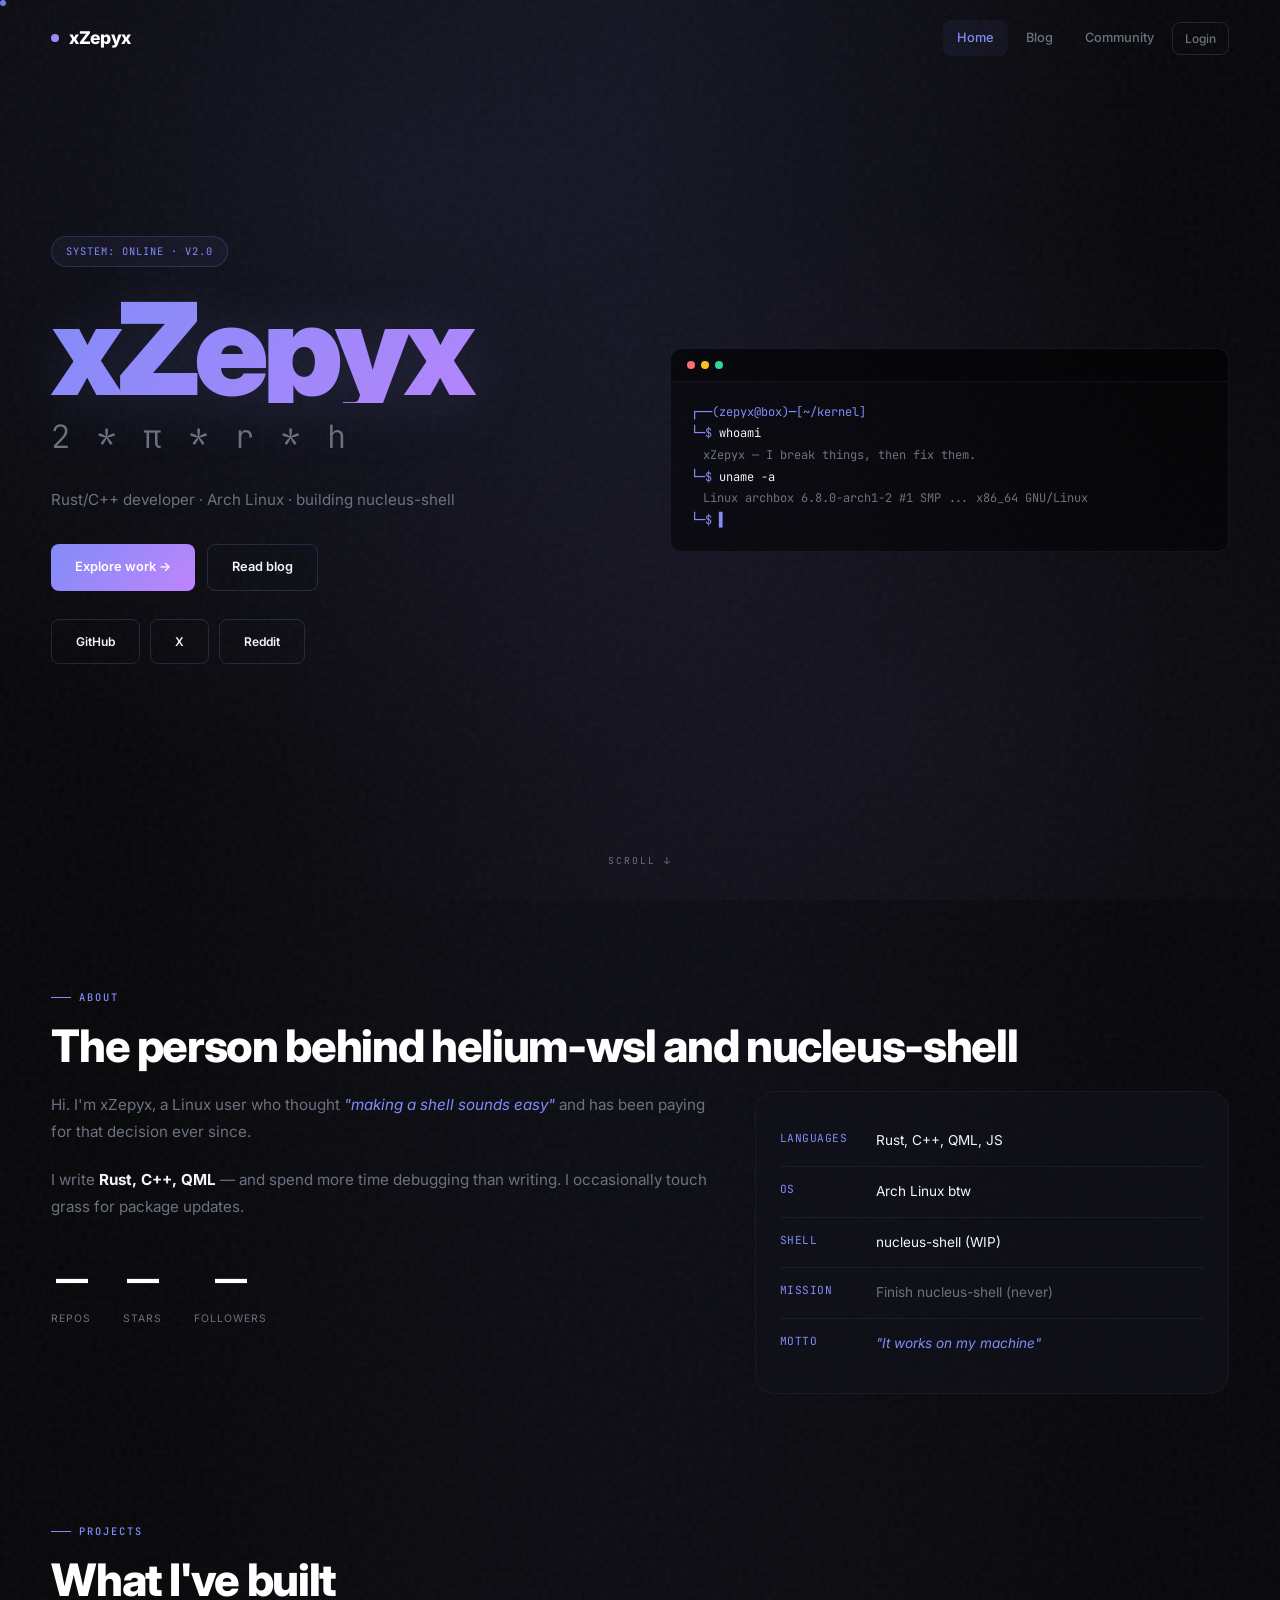
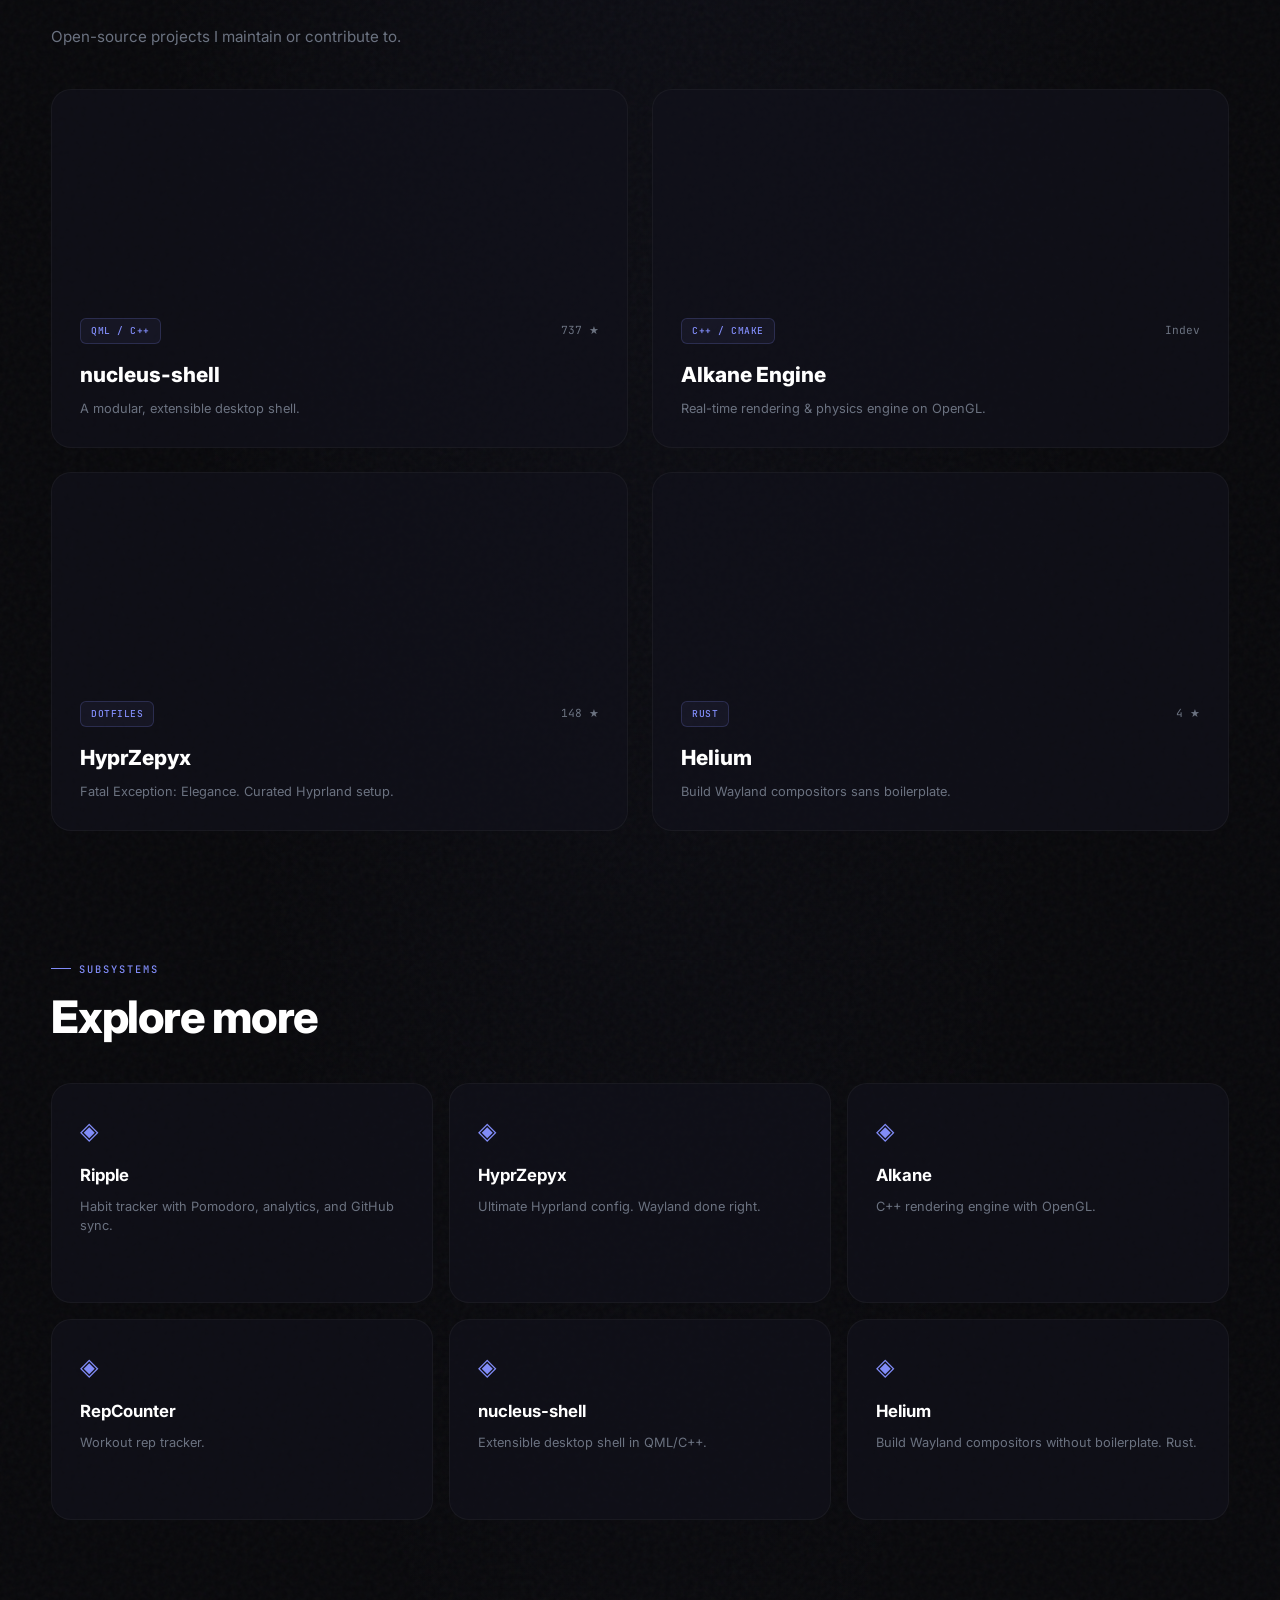
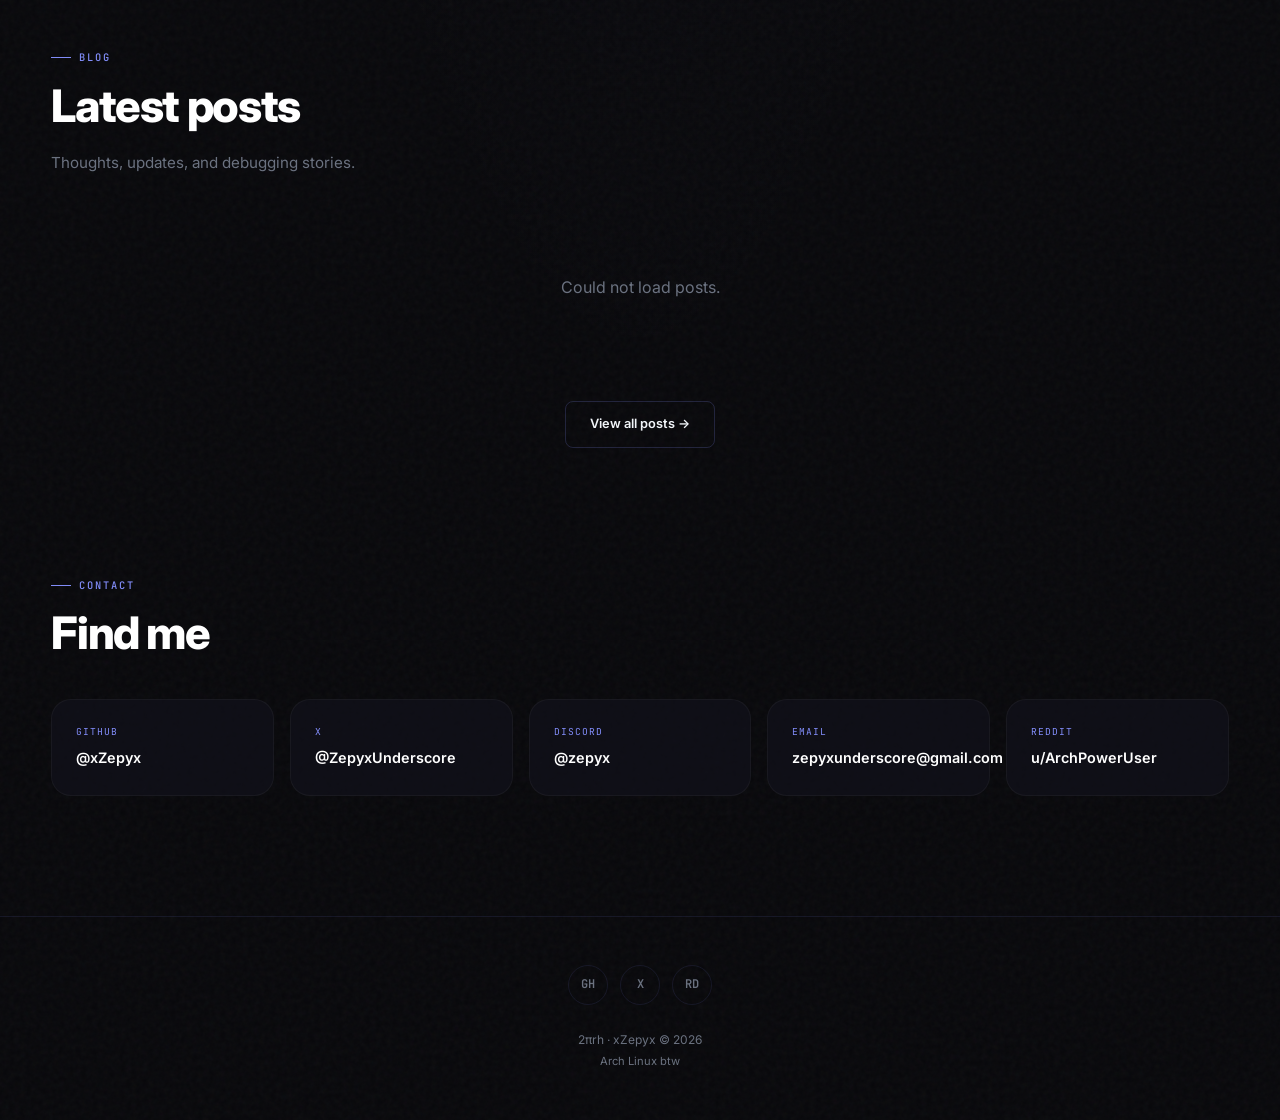
==== commit cf830cd2: "fix: about line, star count (include nucleus-hq), PAT login timeout/fallback, code block rendering" ====
--- a/index.html
+++ b/index.html
@@ -68,7 +68,7 @@
 
 <section class="wrap" style="margin-top:80px">
   <div class="section-tag">About</div>
-  <div class="section-title">The person behind the shell</div>
+  <div class="section-title">The person behind helium-wsl and nucleus-shell</div>
   <div class="about-grid">
     <div class="about-text fade-in">
       <p>Hi. I'm xZepyx, a Linux user who thought <em>"making a shell sounds easy"</em> and has been paying for that decision ever since.</p>
@@ -204,7 +204,10 @@
     document.getElementById('follower-count').textContent = u.followers
     const repos = await (await fetch('https://api.github.com/users/xZepyx/repos?per_page=100')).json()
     document.getElementById('repo-count').textContent = repos.length
-    document.getElementById('star-count').textContent = repos.reduce((s,r) => s + r.stargazers_count, 0)
+    const orgRepos = await (await fetch('https://api.github.com/orgs/nucleus-hq/repos?per_page=100')).json()
+    const allRepos = [...repos, ...orgRepos]
+    const totalStars = allRepos.reduce((s,r) => s + r.stargazers_count, 0)
+    document.getElementById('star-count').textContent = totalStars
   } catch {}
 })()
 </script>
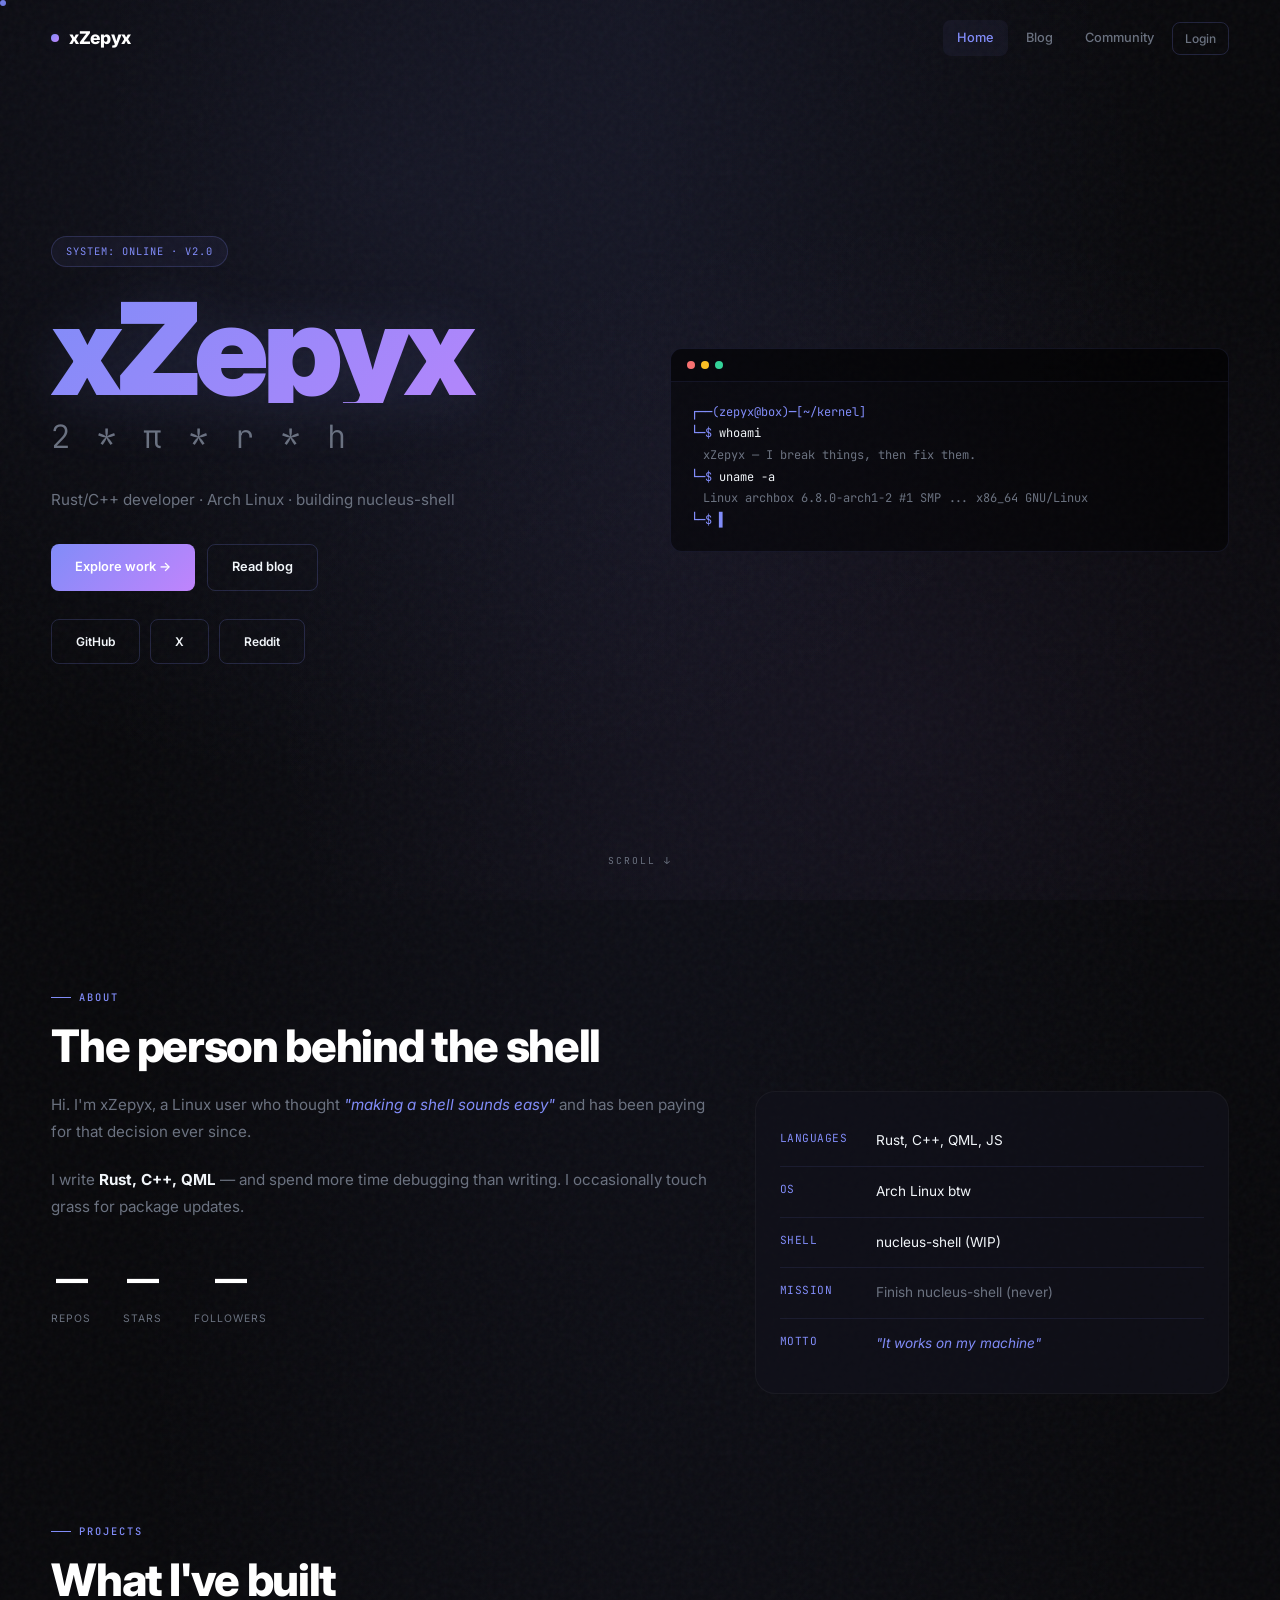
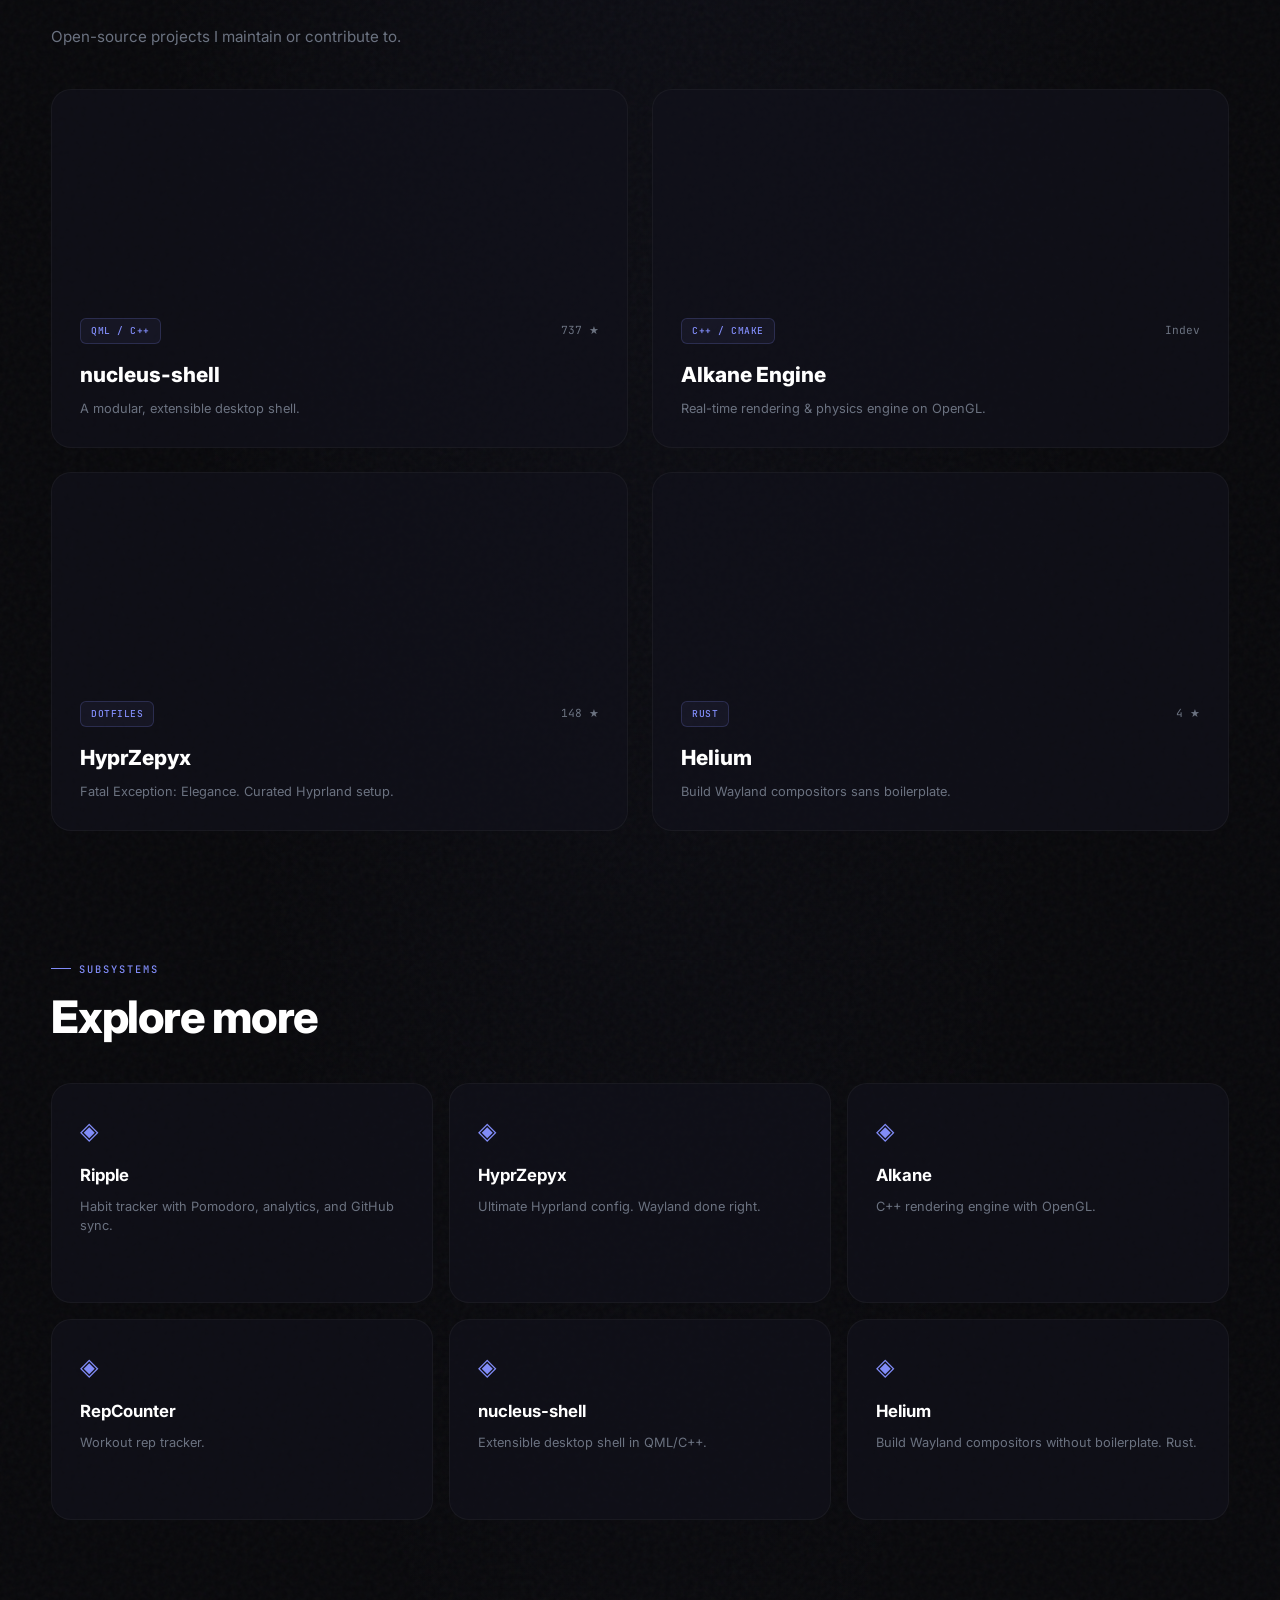
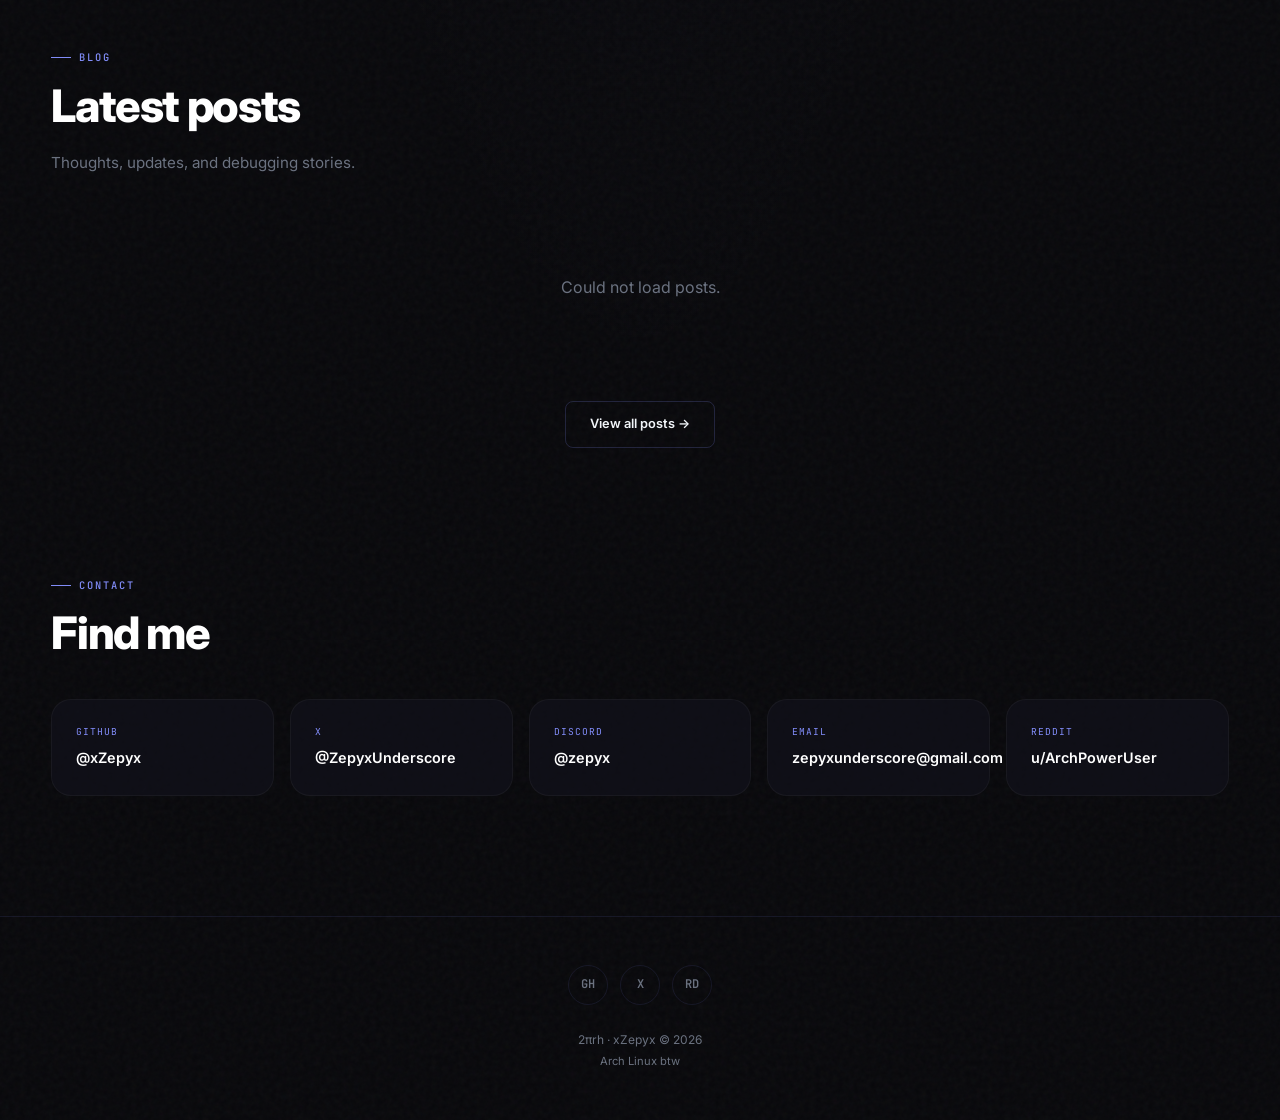
==== commit c02e5604: "Revert "fix: about line, star count (include nucleus-hq), PAT login timeout/fallback, code block ren" ====
--- a/index.html
+++ b/index.html
@@ -68,7 +68,7 @@
 
 <section class="wrap" style="margin-top:80px">
   <div class="section-tag">About</div>
-  <div class="section-title">The person behind helium-wsl and nucleus-shell</div>
+  <div class="section-title">The person behind the shell</div>
   <div class="about-grid">
     <div class="about-text fade-in">
       <p>Hi. I'm xZepyx, a Linux user who thought <em>"making a shell sounds easy"</em> and has been paying for that decision ever since.</p>
@@ -204,10 +204,7 @@
     document.getElementById('follower-count').textContent = u.followers
     const repos = await (await fetch('https://api.github.com/users/xZepyx/repos?per_page=100')).json()
     document.getElementById('repo-count').textContent = repos.length
-    const orgRepos = await (await fetch('https://api.github.com/orgs/nucleus-hq/repos?per_page=100')).json()
-    const allRepos = [...repos, ...orgRepos]
-    const totalStars = allRepos.reduce((s,r) => s + r.stargazers_count, 0)
-    document.getElementById('star-count').textContent = totalStars
+    document.getElementById('star-count').textContent = repos.reduce((s,r) => s + r.stargazers_count, 0)
   } catch {}
 })()
 </script>
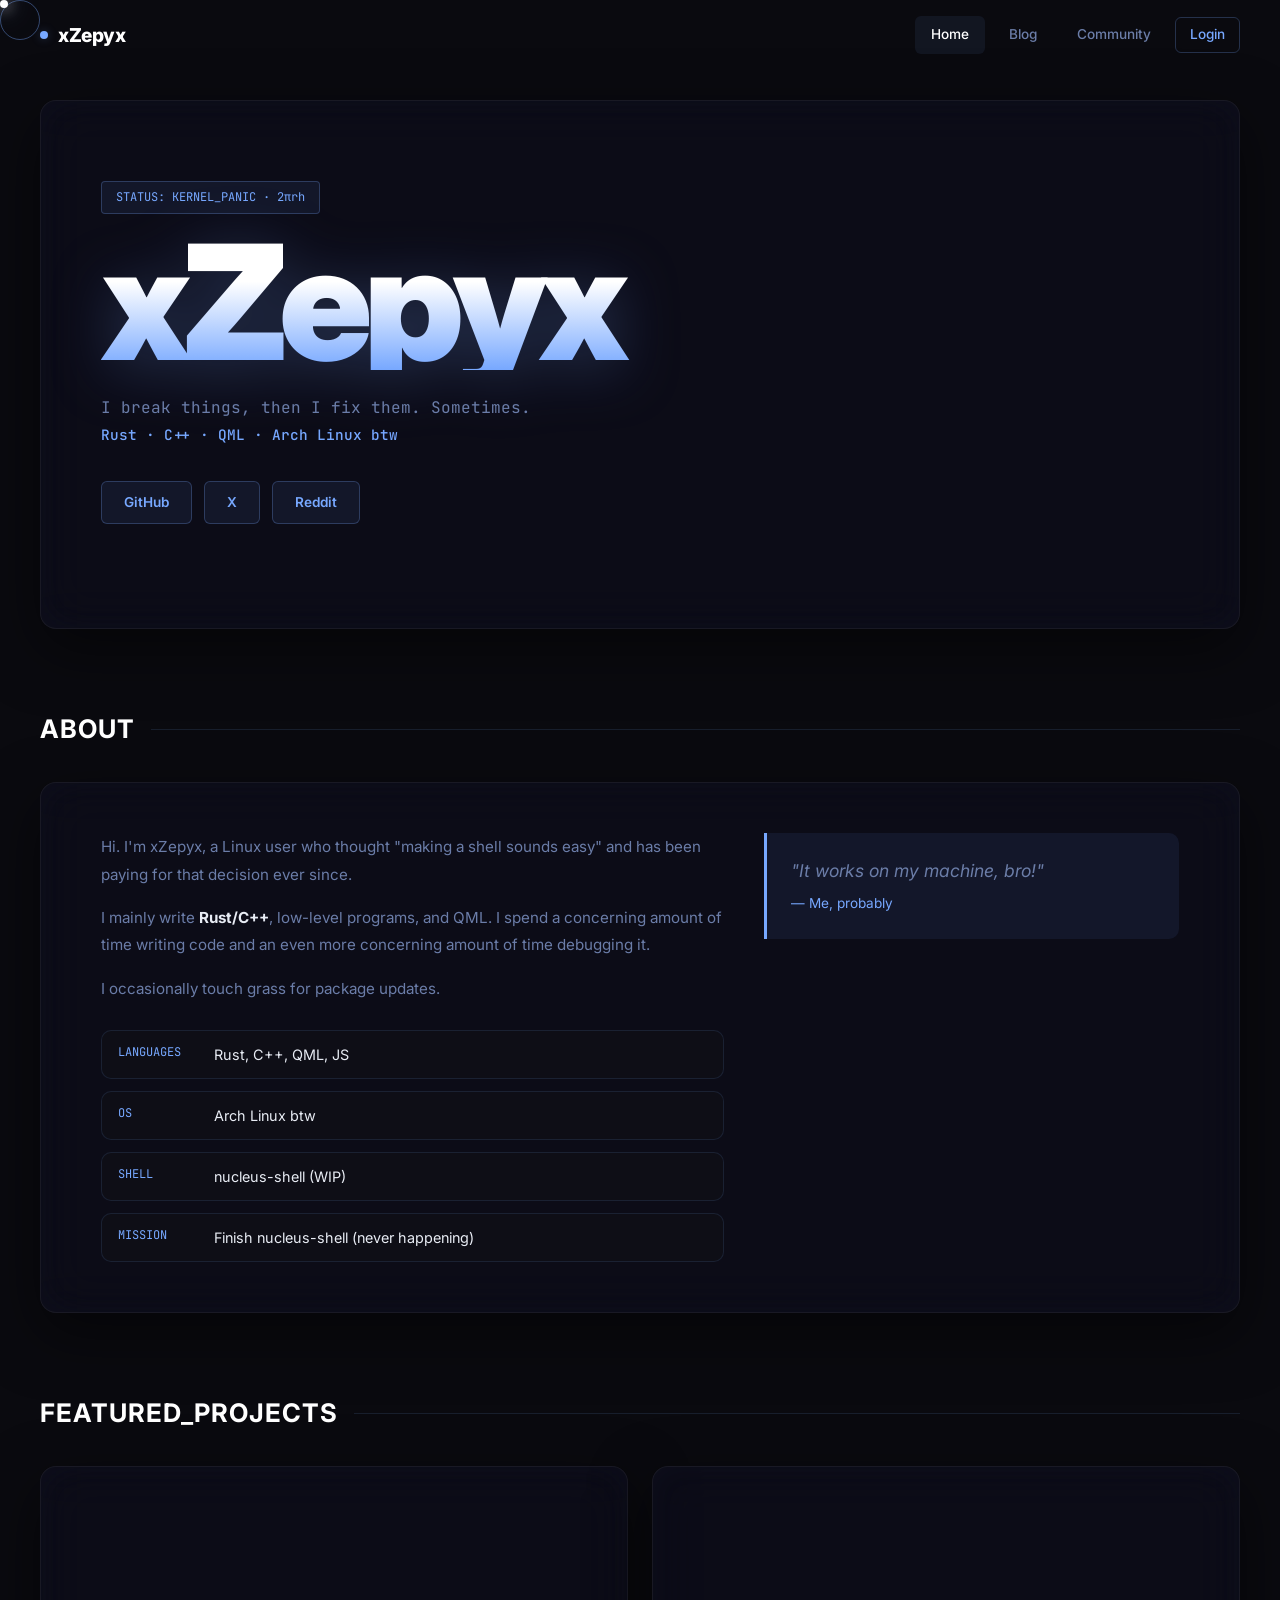
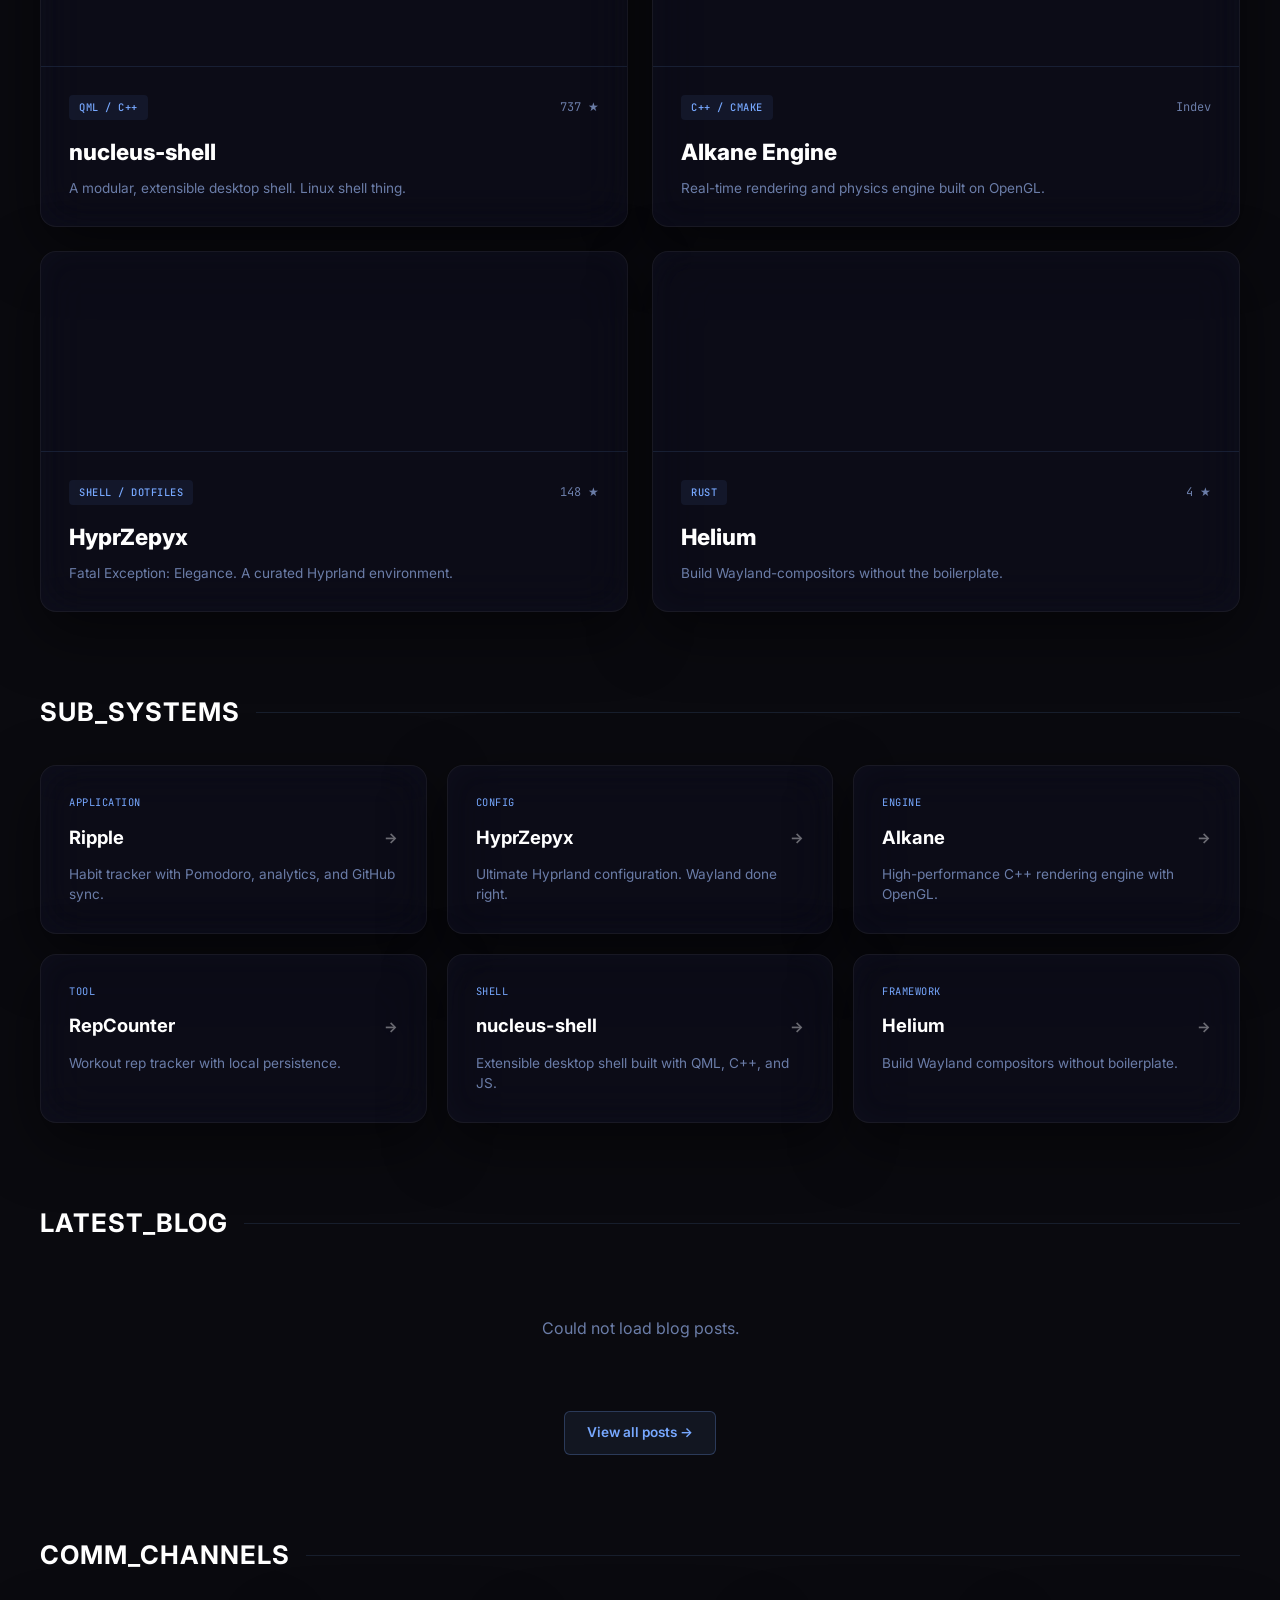
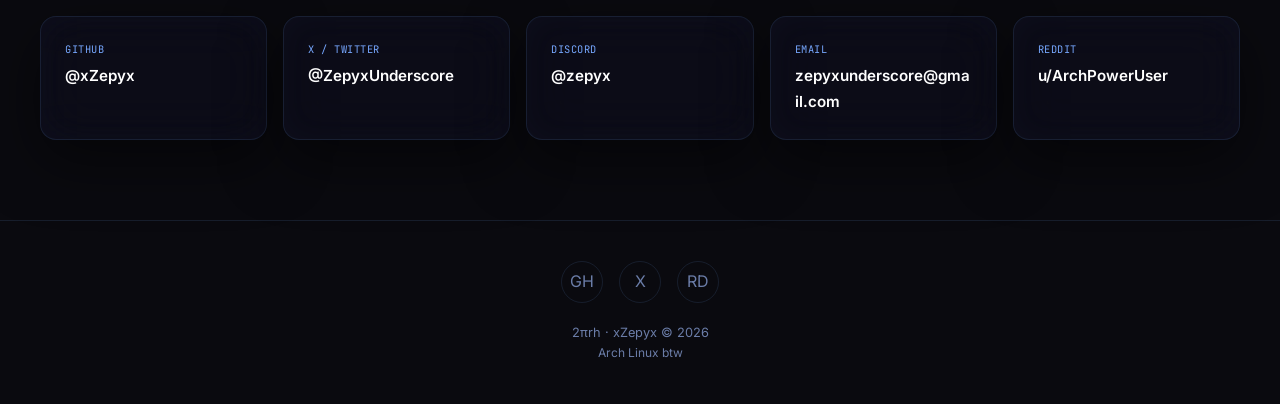
==== commit 5d5eefcd: "Revert "redesign: premium UI, PAT push-verify auth, discussions fix" This reverts commit 1db04c6d5a4" ====
--- a/index.html
+++ b/index.html
@@ -10,329 +10,357 @@
 <body>
 
 <div id="loader">
-  <div class="loader-ring"></div>
-  <div class="loader-text">booting<span class="loader-dots"></span></div>
+  <div class="loader-terminal">
+    <div class="loader-line"><span class="loader-prompt">zepyx@root:~$</span><span class="loader-cmd"> init --system</span></div>
+    <div class="loader-line"><span class="loader-prompt">zepyx@root:~$</span><span class="loader-cmd"> load kernel.modules</span></div>
+    <div class="loader-line"><span class="loader-prompt">zepyx@root:~$</span><span class="loader-cmd"> start xZepyx.space</span></div>
+    <div class="loader-line"><span class="loader-prompt">zepyx@root:~$</span><span class="loader-cmd"> done.<span class="loader-cursor"></span></span></div>
+  </div>
 </div>
 
 <div id="cursor"></div>
+<div id="cursor-follower"></div>
 
 <nav>
   <div class="nav-inner">
-    <a href="/" class="nav-brand"><span class="nav-brand-dot"></span> xZepyx</a>
+    <a href="/" class="nav-brand"><span class="brand-dot"></span> xZepyx</a>
     <div class="nav-links">
       <a href="/" class="active">Home</a>
       <a href="/blog/">Blog</a>
       <a href="/community/">Community</a>
-      <a href="/admin/" id="admin-link" style="display:none" class="nav-admin">Admin</a>
-      <a href="/admin/" id="login-btn" class="nav-admin">Login</a>
-    </div>
-    <button class="hamburger" aria-label="Menu"><span></span><span></span><span></span></button>
+      <a href="#" id="admin-link" style="display:none" class="nav-admin">Admin</a>
+      <a href="#" id="login-btn" class="nav-admin">Login</a>
+    </div>
+    <button class="hamburger" aria-label="Menu">
+      <span></span><span></span><span></span>
+    </button>
   </div>
 </nav>
 
 <div id="main-content">
-
-<section class="hero">
-  <div class="hero-grid wrap">
-    <div class="hero-main fade-in">
-      <div class="hero-badge">system: online · v2.0</div>
-      <h1 class="hero-title">
-        <span class="hero-title-line">xZepyx</span>
-        <span class="hero-title-sub">2 * π * r * h</span>
-      </h1>
-      <p class="hero-desc">
-        Rust/C++ developer · Arch Linux · building nucleus-shell
-      </p>
-      <div class="hero-actions">
-        <a href="#projects" class="btn btn-primary">Explore work →</a>
-        <a href="/blog/" class="btn btn-ghost">Read blog</a>
-      </div>
-      <div id="hero-socials" class="hero-socials"></div>
-    </div>
-    <div class="hero-visual fade-in" style="transition-delay:0.2s">
-      <div class="hero-terminal">
-        <div class="term-dots"><span></span><span></span><span></span></div>
-        <div class="term-body">
-          <div><span class="term-prompt">┌──(zepyx@box)─[~/kernel]</span></div>
-          <div><span class="term-prompt">└─$</span> whoami</div>
-          <div class="term-out">xZepyx — I break things, then fix them.</div>
-          <div><span class="term-prompt">└─$</span> uname -a</div>
-          <div class="term-out">Linux archbox 6.8.0-arch1-2 #1 SMP ... x86_64 GNU/Linux</div>
-          <div><span class="term-prompt">└─$</span> <span class="term-blink">▌</span></div>
+<main class="wrap" style="padding-top:100px">
+
+  <section class="hero glass">
+    <div class="bio-tag">STATUS: KERNEL_PANIC · 2πrh</div>
+    <h1 id="hero-name">xZepyx</h1>
+    <p class="hero-desc">
+      I break things, then I fix them. Sometimes.<br>
+      <span class="hero-accent">Rust · C++ · QML · Arch Linux btw</span>
+    </p>
+    <div id="hero-socials" class="hero-socials"></div>
+    <div class="hero-stats" id="hero-stats"></div>
+  </section>
+
+  <div class="section-header"><h2>ABOUT</h2><div class="line"></div></div>
+  <section class="about-section glass">
+    <div class="about-grid">
+      <div class="about-text">
+        <p>Hi. I'm xZepyx, a Linux user who thought "making a shell sounds easy" and has been paying for that decision ever since.</p>
+        <p>I mainly write <strong>Rust/C++</strong>, low-level programs, and QML. I spend a concerning amount of time writing code and an even more concerning amount of time debugging it.</p>
+        <p>I occasionally touch grass for package updates.</p>
+        <div class="about-facts">
+          <div class="fact"><span class="fact-label">Languages</span><span class="fact-val">Rust, C++, QML, JS</span></div>
+          <div class="fact"><span class="fact-label">OS</span><span class="fact-val">Arch Linux btw</span></div>
+          <div class="fact"><span class="fact-label">Shell</span><span class="fact-val">nucleus-shell (WIP)</span></div>
+          <div class="fact"><span class="fact-label">Mission</span><span class="fact-val">Finish nucleus-shell (never happening)</span></div>
         </div>
       </div>
-    </div>
-  </div>
-  <div class="hero-scroll">scroll ↓</div>
-</section>
-
-<section class="wrap" style="margin-top:80px">
-  <div class="section-tag">About</div>
-  <div class="section-title">The person behind the shell</div>
-  <div class="about-grid">
-    <div class="about-text fade-in">
-      <p>Hi. I'm xZepyx, a Linux user who thought <em>"making a shell sounds easy"</em> and has been paying for that decision ever since.</p>
-      <p>I write <strong>Rust, C++, QML</strong> — and spend more time debugging than writing. I occasionally touch grass for package updates.</p>
-      <div class="about-stats">
-        <div class="about-stat"><span class="about-stat-num" id="repo-count">—</span><span class="about-stat-label">repos</span></div>
-        <div class="about-stat"><span class="about-stat-num" id="star-count">—</span><span class="about-stat-label">stars</span></div>
-        <div class="about-stat"><span class="about-stat-num" id="follower-count">—</span><span class="about-stat-label">followers</span></div>
+      <div class="about-quote">
+        <blockquote>"It works on my machine, bro!"<cite>— Me, probably</cite></blockquote>
       </div>
     </div>
-    <div class="about-card fade-in" style="transition-delay:0.15s">
-      <div class="about-card-item"><span class="about-card-label">Languages</span><span>Rust, C++, QML, JS</span></div>
-      <div class="about-card-item"><span class="about-card-label">OS</span><span>Arch Linux btw</span></div>
-      <div class="about-card-item"><span class="about-card-label">Shell</span><span>nucleus-shell (WIP)</span></div>
-      <div class="about-card-item"><span class="about-card-label">Mission</span><span style="color:var(--txt-muted)">Finish nucleus-shell (never)</span></div>
-      <div class="about-card-item"><span class="about-card-label">Motto</span><span style="font-style:italic;color:var(--accent-1)">"It works on my machine"</span></div>
-    </div>
-  </div>
-</section>
-
-<section class="wrap" style="margin-top:120px" id="projects">
-  <div class="section-tag">Projects</div>
-  <div class="section-title">What I've built</div>
-  <div class="section-sub">Open-source projects I maintain or contribute to.</div>
-  <div id="projects-grid" class="projects-grid fade-in-stagger"></div>
-</section>
-
-<section class="wrap" style="margin-top:120px">
-  <div class="section-tag">Subsystems</div>
-  <div class="section-title">Explore more</div>
-  <div class="sub-grid fade-in-stagger">
-    <a href="/ripple/" class="sub-card"><div class="sub-icon">◈</div><h4>Ripple</h4><p>Habit tracker with Pomodoro, analytics, and GitHub sync.</p><span class="sub-arrow">→</span></a>
-    <a href="/hyprzepyx/" class="sub-card"><div class="sub-icon">◈</div><h4>HyprZepyx</h4><p>Ultimate Hyprland config. Wayland done right.</p><span class="sub-arrow">→</span></a>
-    <a href="/alkane/" class="sub-card"><div class="sub-icon">◈</div><h4>Alkane</h4><p>C++ rendering engine with OpenGL.</p><span class="sub-arrow">→</span></a>
-    <a href="/repcounter/" class="sub-card"><div class="sub-icon">◈</div><h4>RepCounter</h4><p>Workout rep tracker.</p><span class="sub-arrow">→</span></a>
-    <a href="https://github.com/nucleus-hq/nucleus-shell" target="_blank" class="sub-card"><div class="sub-icon">◈</div><h4>nucleus-shell</h4><p>Extensible desktop shell in QML/C++.</p><span class="sub-arrow">→</span></a>
-    <a href="https://github.com/xZepyx/helium" target="_blank" class="sub-card"><div class="sub-icon">◈</div><h4>Helium</h4><p>Build Wayland compositors without boilerplate. Rust.</p><span class="sub-arrow">→</span></a>
-  </div>
-</section>
-
-<section class="wrap" style="margin-top:120px">
-  <div class="section-tag">Blog</div>
-  <div class="section-title">Latest posts</div>
-  <div class="section-sub">Thoughts, updates, and debugging stories.</div>
-  <div id="latest-posts" class="blog-grid fade-in-stagger" style="margin-top:40px">
-    <p style="color:var(--txt-muted);grid-column:1/-1;text-align:center;padding:60px">Loading...</p>
-  </div>
-  <div style="text-align:center;margin-top:40px">
+  </section>
+
+  <div class="section-header"><h2>FEATURED_PROJECTS</h2><div class="line"></div></div>
+  <div id="projects" class="projects-grid"></div>
+
+  <div class="section-header"><h2>SUB_SYSTEMS</h2><div class="line"></div></div>
+  <div class="sub-grid">
+    <a href="/ripple/" class="sub-card glass">
+      <span class="sub-tag">Application</span>
+      <h4>Ripple <span>→</span></h4>
+      <p>Habit tracker with Pomodoro, analytics, and GitHub sync.</p>
+    </a>
+    <a href="/hyprzepyx/" class="sub-card glass">
+      <span class="sub-tag">Config</span>
+      <h4>HyprZepyx <span>→</span></h4>
+      <p>Ultimate Hyprland configuration. Wayland done right.</p>
+    </a>
+    <a href="/alkane/" class="sub-card glass">
+      <span class="sub-tag">Engine</span>
+      <h4>Alkane <span>→</span></h4>
+      <p>High-performance C++ rendering engine with OpenGL.</p>
+    </a>
+    <a href="/repcounter/" class="sub-card glass">
+      <span class="sub-tag">Tool</span>
+      <h4>RepCounter <span>→</span></h4>
+      <p>Workout rep tracker with local persistence.</p>
+    </a>
+    <a href="https://github.com/nucleus-hq/nucleus-shell" target="_blank" class="sub-card glass">
+      <span class="sub-tag">Shell</span>
+      <h4>nucleus-shell <span>→</span></h4>
+      <p>Extensible desktop shell built with QML, C++, and JS.</p>
+    </a>
+    <a href="https://github.com/xZepyx/helium" target="_blank" class="sub-card glass">
+      <span class="sub-tag">Framework</span>
+      <h4>Helium <span>→</span></h4>
+      <p>Build Wayland compositors without boilerplate.</p>
+    </a>
+  </div>
+
+  <div class="section-header"><h2>LATEST_BLOG</h2><div class="line"></div></div>
+  <div id="latest-posts" class="blog-grid"></div>
+  <div style="text-align:center;margin-top:30px">
     <a href="/blog/" class="btn btn-ghost">View all posts →</a>
   </div>
-</section>
-
-<section class="wrap" style="margin-top:120px">
-  <div class="section-tag">Contact</div>
-  <div class="section-title">Find me</div>
-  <div class="contact-grid fade-in-stagger">
-    <a href="https://github.com/xZepyx" target="_blank" class="contact-card"><span class="contact-label">GitHub</span><span class="contact-val">@xZepyx</span></a>
-    <a href="https://x.com/ZepyxUnderscore" target="_blank" class="contact-card"><span class="contact-label">X</span><span class="contact-val">@ZepyxUnderscore</span></a>
-    <div class="contact-card"><span class="contact-label">Discord</span><span class="contact-val">@zepyx</span></div>
-    <div class="contact-card"><span class="contact-label">Email</span><span class="contact-val">zepyxunderscore@gmail.com</span></div>
-    <a href="https://reddit.com/user/ArchPowerUser" target="_blank" class="contact-card"><span class="contact-label">Reddit</span><span class="contact-val">u/ArchPowerUser</span></a>
-  </div>
-</section>
+
+  <div class="section-header"><h2>COMM_CHANNELS</h2><div class="line"></div></div>
+  <div class="contact-grid">
+    <a href="https://github.com/xZepyx" target="_blank" class="contact-item glass">
+      <span class="contact-label">GITHUB</span>
+      <span class="contact-value">@xZepyx</span>
+    </a>
+    <a href="https://x.com/ZepyxUnderscore" target="_blank" class="contact-item glass">
+      <span class="contact-label">X / TWITTER</span>
+      <span class="contact-value">@ZepyxUnderscore</span>
+    </a>
+    <div class="contact-item glass">
+      <span class="contact-label">DISCORD</span>
+      <span class="contact-value">@zepyx</span>
+    </div>
+    <div class="contact-item glass">
+      <span class="contact-label">EMAIL</span>
+      <span class="contact-value">zepyxunderscore@gmail.com</span>
+    </div>
+    <a href="https://reddit.com/user/ArchPowerUser" target="_blank" class="contact-item glass">
+      <span class="contact-label">REDDIT</span>
+      <span class="contact-value">u/ArchPowerUser</span>
+    </a>
+  </div>
+
+</main>
 
 <footer>
   <div class="footer-inner">
     <div class="footer-socials">
-      <a href="https://github.com/xZepyx" target="_blank">GH</a>
-      <a href="https://x.com/ZepyxUnderscore" target="_blank">X</a>
-      <a href="https://reddit.com/user/ArchPowerUser" target="_blank">RD</a>
+      <a href="https://github.com/xZepyx" target="_blank" aria-label="GitHub">GH</a>
+      <a href="https://x.com/ZepyxUnderscore" target="_blank" aria-label="X">X</a>
+      <a href="https://reddit.com/user/ArchPowerUser" target="_blank" aria-label="Reddit">RD</a>
     </div>
     <div class="footer-copy">
-      2πrh · xZepyx &copy; 2026<br>
-      <span style="color:var(--txt-muted);font-size:0.7rem">Arch Linux btw</span>
+      <span>2πrh · xZepyx &copy; 2026</span><br>
+      <span style="font-size:0.75rem;color:var(--txt-muted)">Arch Linux btw</span>
     </div>
   </div>
 </footer>
 </div>
 
+<div id="auth-modal" class="modal-overlay">
+  <div class="modal-box glass">
+    <div class="modal-header">
+      <h3>GitHub Login</h3>
+      <button id="close-auth-modal" class="modal-close">✕</button>
+    </div>
+    <div class="modal-body" style="text-align:center">
+      <p>Enter this code on GitHub to authenticate:</p>
+      <div id="device-code" class="device-code">------</div>
+      <a id="device-verify" href="#" target="_blank" class="btn btn-primary" style="margin-top:16px">Verify on GitHub →</a>
+      <p style="margin-top:16px;font-size:0.8rem;color:var(--txt-muted)">Only the repo owner (@xZepyx) will have admin access.</p>
+    </div>
+  </div>
+</div>
+
 <script>
-// Inline data for instant render
-const PROJECTS = [
-  { name:'nucleus-shell', tag:'QML / C++', desc:'A modular, extensible desktop shell.', stars:'737 ★', url:'https://github.com/nucleus-hq/nucleus-shell', cover:'https://repository-images.githubusercontent.com/1095141077/23a82866-8d93-4f50-9c15-36d78208abec' },
-  { name:'Alkane Engine', tag:'C++ / CMake', desc:'Real-time rendering & physics engine on OpenGL.', stars:'Indev', url:'https://github.com/xZepyx/alkane-engine', cover:'https://images.unsplash.com/photo-1550751827-4bd374c3f58b?q=80&w=800&auto=format&fit=crop' },
-  { name:'HyprZepyx', tag:'Dotfiles', desc:'Fatal Exception: Elegance. Curated Hyprland setup.', stars:'148 ★', url:'https://github.com/xZepyx/HyprZepyx', cover:'https://repository-images.githubusercontent.com/1022919650/26768773-99f7-4d8f-b321-a12269dc0c64' },
-  { name:'Helium', tag:'Rust', desc:'Build Wayland compositors sans boilerplate.', stars:'4 ★', url:'https://github.com/xZepyx/helium', cover:'https://images.unsplash.com/photo-1614728263952-84ea206f99b6?q=80&w=800&auto=format&fit=crop' }
-]
-
-document.getElementById('hero-socials').innerHTML =
-  Object.entries({ GitHub:'https://github.com/xZepyx', X:'https://x.com/ZepyxUnderscore', Reddit:'https://reddit.com/user/ArchPowerUser' })
-    .map(([n,u]) => `<a href="${u}" target="_blank" class="btn btn-ghost" style="font-size:0.75rem">${n}</a>`).join('')
-
-document.getElementById('projects-grid').innerHTML = PROJECTS.map(p => `
-  <a href="${p.url}" target="_blank" class="project-card">
+// Inline project data (loaded fast)
+const SITE_DATA = {
+  name: 'xZepyx',
+  tagline: '2 * \u03C0 * r * h',
+  social: {
+    GitHub: 'https://github.com/xZepyx',
+    X: 'https://x.com/ZepyxUnderscore',
+    Reddit: 'https://reddit.com/user/ArchPowerUser'
+  },
+  projects: [
+    { name: 'nucleus-shell', tag: 'QML / C++', desc: 'A modular, extensible desktop shell. Linux shell thing.', stars: '737 ★', url: 'https://github.com/nucleus-hq/nucleus-shell', cover: 'https://repository-images.githubusercontent.com/1095141077/23a82866-8d93-4f50-9c15-36d78208abec' },
+    { name: 'Alkane Engine', tag: 'C++ / CMake', desc: 'Real-time rendering and physics engine built on OpenGL.', stars: 'Indev', url: 'https://github.com/xZepyx/alkane-engine', cover: 'https://images.unsplash.com/photo-1550751827-4bd374c3f58b?q=80&w=800&auto=format&fit=crop' },
+    { name: 'HyprZepyx', tag: 'Shell / Dotfiles', desc: 'Fatal Exception: Elegance. A curated Hyprland environment.', stars: '148 ★', url: 'https://github.com/xZepyx/HyprZepyx', cover: 'https://repository-images.githubusercontent.com/1022919650/26768773-99f7-4d8f-b321-a12269dc0c64' },
+    { name: 'Helium', tag: 'Rust', desc: 'Build Wayland-compositors without the boilerplate.', stars: '4 ★', url: 'https://github.com/xZepyx/helium', cover: 'https://images.unsplash.com/photo-1614728263952-84ea206f99b6?q=80&w=800&auto=format&fit=crop' }
+  ]
+};
+
+// Populate hero
+document.getElementById('hero-socials').innerHTML = Object.entries(SITE_DATA.social).map(([n, u]) =>
+  `<a href="${u}" target="_blank" class="btn btn-ghost">${n}</a>`
+).join('');
+
+// Populate projects
+document.getElementById('projects').innerHTML = SITE_DATA.projects.map(p => `
+  <a href="${p.url}" target="_blank" class="project-card glass">
     <div class="project-cover" style="background-image:url(${p.cover})"></div>
     <div class="project-body">
-      <div class="project-meta"><span class="tag">${p.tag}</span><span class="project-stars">${p.stars}</span></div>
+      <div class="project-meta">
+        <span class="tag">${p.tag}</span>
+        <span class="project-stars">${p.stars}</span>
+      </div>
       <h3 class="project-name">${p.name}</h3>
       <p class="project-desc">${p.desc}</p>
     </div>
   </a>
-`).join('')
+`).join('');
 </script>
+
 <script src="/app.js"></script>
 <script>
-// Fetch blog posts
-;(async () => {
+// Fetch latest 3 blog posts dynamically
+(async function() {
   try {
-    const r = await fetch('https://api.github.com/repos/xZepyx/zepyx.github.io/issues?state=open&sort=created&direction=desc&labels=blog&per_page=3')
-    if (!r.ok) throw Error()
-    const posts = (await r.json()).filter(i => !i.pull_request)
-    const c = document.getElementById('latest-posts')
-    if (!posts.length) { c.innerHTML = '<p style="color:var(--txt-muted);grid-column:1/-1;text-align:center;padding:60px">No posts yet.</p>'; return }
-    c.innerHTML = posts.map(p => {
-      const ex = (p.body||'').replace(/[#*`>\[\]]/g,'').slice(0,160)
-      const tg = p.labels.filter(l=>l.name!=='blog').map(l=>`<span class="tag">${esc(l.name)}</span>`).join('')
-      return `<a href="/blog/post.html?id=${p.number}" class="blog-card">
-        <div class="blog-card-meta"><span>${formatDate(p.created_at)}</span>${p.comments?`<span>💬 ${p.comments}</span>`:''}</div>
-        <h3 class="blog-card-title">${esc(p.title)}</h3>
-        <p class="blog-card-excerpt">${ex}</p>
-        <div class="blog-card-foot">${tg}<span class="blog-card-arrow">→</span></div>
-      </a>`
-    }).join('')
+    const res = await fetch('https://api.github.com/repos/xZepyx/zepyx.github.io/issues?state=open&sort=created&direction=desc&labels=blog&per_page=3');
+    const issues = await res.json();
+    const posts = issues.filter(i => !i.pull_request);
+    const container = document.getElementById('latest-posts');
+    if (posts.length === 0) {
+      container.innerHTML = '<p style="color:var(--txt-muted);grid-column:1/-1;text-align:center;padding:40px">No blog posts yet. Stay tuned.</p>';
+      return;
+    }
+    container.innerHTML = posts.map(p => {
+      const excerpt = (p.body || '').replace(/[#*`>\[\]]/g, '').slice(0, 200);
+      const tags = p.labels.filter(l => l.name !== 'blog').map(l => `<span class="tag">${l.name}</span>`).join('');
+      const time = new Date(p.created_at).toLocaleDateString('en-US', {month:'short', day:'numeric', year:'numeric'});
+      return `<a href="/blog/post.html?id=${p.number}" class="blog-card glass">
+        <div class="blog-card-header">
+          <span class="blog-date">${time}</span>
+          ${p.comments > 0 ? `<span>💬 ${p.comments}</span>` : ''}
+          ${tags}
+        </div>
+        <h3 class="blog-card-title">${p.title}</h3>
+        <p class="blog-card-excerpt">${excerpt}</p>
+        <span class="blog-readmore">Read more →</span>
+      </a>`;
+    }).join('');
   } catch(e) {
-    document.getElementById('latest-posts').innerHTML = '<p style="color:var(--txt-muted);grid-column:1/-1;text-align:center;padding:60px">Could not load posts.</p>'
+    document.getElementById('latest-posts').innerHTML = '<p style="color:var(--txt-muted);grid-column:1/-1;text-align:center;padding:40px">Could not load blog posts.</p>';
   }
-})()
-
-// Fetch GitHub stats
-;(async () => {
-  try {
-    const u = await (await fetch('https://api.github.com/users/xZepyx')).json()
-    document.getElementById('follower-count').textContent = u.followers
-    const repos = await (await fetch('https://api.github.com/users/xZepyx/repos?per_page=100')).json()
-    document.getElementById('repo-count').textContent = repos.length
-    document.getElementById('star-count').textContent = repos.reduce((s,r) => s + r.stargazers_count, 0)
-  } catch {}
-})()
+})();
 </script>
 
 <style>
-/* ─── HERO ─── */
+/* ─── Page-specific styles ─── */
 .hero {
-  min-height: 100vh; display: flex; align-items: center;
+  padding: 80px 60px; margin-bottom: 40px;
   position: relative; overflow: hidden;
-  background: radial-gradient(ellipse at 30% 20%, rgba(129,140,248,0.08) 0%, transparent 60%),
-              radial-gradient(ellipse at 70% 80%, rgba(192,132,252,0.05) 0%, transparent 50%);
-}
-.hero-grid { display: grid; grid-template-columns: 1fr 1fr; gap: 60px; align-items: center; }
-.hero-badge {
-  display: inline-flex; padding: 6px 14px; border-radius: 20px;
+}
+.bio-tag {
+  display: inline-block; padding: 6px 14px;
   background: var(--accent-dim); border: 1px solid var(--line-strong);
-  font-family: var(--mono); font-size: 0.65rem; color: var(--accent-1);
-  text-transform: uppercase; letter-spacing: 1px; margin-bottom: 28px;
-}
-.hero-title { margin-bottom: 24px; }
-.hero-title-line {
-  display: block; font-size: clamp(4rem, 12vw, 8rem); font-weight: 900;
-  line-height: 0.85; letter-spacing: -0.05em;
-  background: var(--accent-gradient);
+  color: var(--accent); font-family: var(--mono); font-size: 0.75rem;
+  border-radius: 4px; margin-bottom: 20px;
+}
+.hero h1 {
+  font-size: clamp(4.5rem, 14vw, 10rem); font-weight: 900;
+  line-height: 0.85; letter-spacing: -0.05em; margin: 0;
+  background: linear-gradient(180deg, #fff 35%, var(--accent) 100%);
   -webkit-background-clip: text; -webkit-text-fill-color: transparent;
   filter: drop-shadow(0 8px 30px var(--accent-glow));
 }
-.hero-title-sub {
-  display: block; font-size: clamp(1.2rem, 3vw, 2rem); font-weight: 300;
-  color: var(--txt-muted); margin-top: 8px; letter-spacing: 4px;
-  font-family: var(--mono);
-}
-.hero-desc { font-size: 0.95rem; color: var(--txt-muted); max-width: 480px; margin-bottom: 32px; line-height: 1.7; }
-.hero-actions { display: flex; gap: 12px; margin-bottom: 28px; }
-.hero-socials { display: flex; gap: 10px; flex-wrap: wrap; }
-
-/* Terminal */
-.hero-terminal {
-  background: rgba(0,0,0,0.5); border: 1px solid var(--line);
-  border-radius: var(--radius-sm); overflow: hidden;
-  font-family: var(--mono); font-size: 0.75rem; line-height: 1.8;
-}
-.term-dots { display: flex; gap: 6px; padding: 12px 16px; background: rgba(0,0,0,0.3); border-bottom: 1px solid var(--line); }
-.term-dots span { width: 8px; height: 8px; border-radius: 50%; background: var(--line-strong); }
-.term-dots span:first-child { background: #f87171; }
-.term-dots span:nth-child(2) { background: #fbbf24; }
-.term-dots span:nth-child(3) { background: #34d399; }
-.term-body { padding: 20px; }
-.term-prompt { color: var(--accent-1); }
-.term-out { color: var(--txt-muted); padding-left: 12px; }
-.term-blink { animation: blink 0.8s step-end infinite; color: var(--accent-1); }
-@keyframes blink { 50% { opacity: 0; } }
-
-.hero-scroll {
-  position: absolute; bottom: 32px; left: 50%; transform: translateX(-50%);
-  font-family: var(--mono); font-size: 0.6rem; color: var(--txt-muted);
-  letter-spacing: 2px; text-transform: uppercase;
-  animation: bob 2s ease-in-out infinite;
-}
-@keyframes bob { 0%,100% { transform: translateX(-50%) translateY(0); } 50% { transform: translateX(-50%) translateY(8px); } }
-
-/* ─── ABOUT ─── */
-.about-grid { display: grid; grid-template-columns: 1.4fr 1fr; gap: 40px; align-items: start; }
-.about-text p { color: var(--txt-muted); margin-bottom: 20px; line-height: 1.8; font-size: 0.95rem; }
+.hero-desc {
+  font-family: var(--mono); color: var(--txt-muted);
+  margin-top: 24px; max-width: 500px; line-height: 1.7;
+}
+.hero-accent { color: var(--accent); font-weight: 500; font-size: 0.9rem; }
+.hero-socials { margin-top: 32px; display: flex; gap: 12px; flex-wrap: wrap; }
+
+.about-section { padding: 50px 60px; }
+.about-grid { display: grid; grid-template-columns: 1.5fr 1fr; gap: 40px; align-items: start; }
+.about-text p { color: var(--txt-muted); margin-bottom: 16px; line-height: 1.8; font-size: 0.95rem; }
 .about-text strong { color: var(--txt); }
-.about-text em { color: var(--accent-1); }
-.about-stats { display: flex; gap: 32px; margin-top: 32px; }
-.about-stat { text-align: center; }
-.about-stat-num { display: block; font-size: 2rem; font-weight: 800; color: #fff; letter-spacing: -0.03em; }
-.about-stat-label { font-size: 0.65rem; color: var(--txt-muted); text-transform: uppercase; letter-spacing: 1px; margin-top: 2px; }
-.about-card { background: var(--surface); border: 1px solid rgba(255,255,255,0.04); border-radius: var(--radius); padding: 24px; }
-.about-card-item { display: flex; gap: 16px; padding: 14px 0; border-bottom: 1px solid var(--line); font-size: 0.85rem; }
-.about-card-item:last-child { border-bottom: none; }
-.about-card-label { font-family: var(--mono); font-size: 0.7rem; color: var(--accent-1); min-width: 80px; text-transform: uppercase; letter-spacing: 0.5px; }
-
-/* ─── PROJECTS ─── */
-.projects-grid { display: grid; grid-template-columns: repeat(2, 1fr); gap: 24px; margin-top: 40px; }
-.project-card { display: flex; flex-direction: column; border-radius: var(--radius); overflow: hidden; text-decoration: none; color: inherit; background: var(--surface); border: 1px solid rgba(255,255,255,0.04); transition: var(--transition); }
-.project-card:hover { transform: translateY(-6px); border-color: var(--accent-1); box-shadow: 0 30px 60px -15px rgba(129,140,248,0.15); }
-.project-cover { height: 200px; background-size: cover; background-position: center; transition: transform 0.6s ease; }
+.about-facts { margin-top: 28px; display: grid; gap: 12px; }
+.fact { display: flex; gap: 16px; padding: 12px 16px; background: var(--bg-alt); border-radius: var(--radius-sm); border: 1px solid var(--line); }
+.fact-label { font-family: var(--mono); font-size: 0.75rem; color: var(--accent); min-width: 80px; text-transform: uppercase; }
+.fact-val { color: var(--txt); font-size: 0.9rem; }
+.about-quote blockquote {
+  font-style: italic; color: var(--txt-muted); font-size: 1.1rem;
+  padding: 24px; border-left: 3px solid var(--accent);
+  background: var(--accent-dim); border-radius: 0 var(--radius-sm) var(--radius-sm) 0;
+}
+.about-quote cite { display: block; margin-top: 8px; font-size: 0.85rem; color: var(--accent); font-style: normal; }
+
+.projects-grid { display: grid; grid-template-columns: repeat(2, 1fr); gap: 24px; }
+.project-card {
+  display: flex; flex-direction: column; overflow: hidden;
+  transition: var(--transition); text-decoration: none; color: inherit;
+}
+.project-card:hover { transform: translateY(-6px); border-color: var(--accent); }
+.project-cover {
+  height: 200px; background-size: cover; background-position: center;
+  border-bottom: 1px solid var(--line); transition: transform 0.5s ease;
+}
 .project-card:hover .project-cover { transform: scale(1.05); }
 .project-body { padding: 28px; flex-grow: 1; display: flex; flex-direction: column; }
 .project-meta { display: flex; justify-content: space-between; align-items: center; margin-bottom: 14px; }
-.project-stars { font-family: var(--mono); font-size: 0.7rem; color: var(--txt-muted); }
-.project-name { font-size: 1.3rem; font-weight: 800; margin: 0 0 8px; color: #fff; }
-.project-desc { color: var(--txt-muted); font-size: 0.8rem; line-height: 1.6; flex-grow: 1; }
-
-/* ─── SUBSYSTEMS ─── */
-.sub-grid { display: grid; grid-template-columns: repeat(3, 1fr); gap: 16px; margin-top: 40px; }
+.project-stars { font-family: var(--mono); font-size: 0.75rem; color: var(--txt-muted); }
+.project-name { font-size: 1.4rem; font-weight: 800; margin: 0 0 8px; color: #fff; }
+.project-desc { color: var(--txt-muted); font-size: 0.85rem; line-height: 1.5; flex-grow: 1; }
+
+.sub-grid { display: grid; grid-template-columns: repeat(3, 1fr); gap: 20px; }
 .sub-card {
-  padding: 28px; border-radius: var(--radius); text-decoration: none; color: inherit;
-  background: var(--surface); border: 1px solid rgba(255,255,255,0.04);
-  transition: var(--transition); display: flex; flex-direction: column; gap: 8px; position: relative;
-}
-.sub-card:hover { border-color: var(--accent-1); transform: translateY(-4px); background: rgba(24,24,40,0.9); }
-.sub-icon { font-size: 1.5rem; color: var(--accent-1); margin-bottom: 4px; }
-.sub-card h4 { font-size: 1.05rem; font-weight: 700; color: #fff; margin: 0; }
-.sub-card p { font-size: 0.8rem; color: var(--txt-muted); line-height: 1.5; margin: 0; flex-grow: 1; }
-.sub-arrow { color: var(--accent-1); font-size: 1.2rem; opacity: 0; transform: translateX(-10px); transition: var(--transition); }
-.sub-card:hover .sub-arrow { opacity: 1; transform: translateX(0); }
-
-/* ─── BLOG ─── */
-.blog-grid { display: grid; grid-template-columns: repeat(3, 1fr); gap: 20px; }
+  padding: 28px; transition: var(--transition); text-decoration: none; color: inherit;
+  display: flex; flex-direction: column; gap: 12px;
+}
+.sub-card:hover { border-color: var(--accent); transform: translateY(-4px); background: var(--card-hover); }
+.sub-tag { font-family: var(--mono); font-size: 0.65rem; color: var(--accent); text-transform: uppercase; letter-spacing: 0.5px; }
+.sub-card h4 { margin: 0; font-size: 1.15rem; font-weight: 700; color: #fff; display: flex; justify-content: space-between; align-items: center; }
+.sub-card h4 span { opacity: 0.4; font-size: 0.9rem; }
+.sub-card p { margin: 0; font-size: 0.85rem; color: var(--txt-muted); line-height: 1.5; }
+
+.blog-grid { display: grid; grid-template-columns: repeat(3, 1fr); gap: 24px; }
 .blog-card {
-  padding: 28px; border-radius: var(--radius); text-decoration: none; color: inherit;
-  background: var(--surface); border: 1px solid rgba(255,255,255,0.04);
-  transition: var(--transition); display: flex; flex-direction: column;
-}
-.blog-card:hover { border-color: var(--accent-1); transform: translateY(-4px); }
-.blog-card-meta { display: flex; gap: 12px; font-size: 0.7rem; color: var(--txt-muted); font-family: var(--mono); margin-bottom: 16px; }
-.blog-card-title { font-size: 1.05rem; font-weight: 700; color: #fff; margin: 0 0 12px; line-height: 1.3; }
-.blog-card-excerpt { font-size: 0.8rem; color: var(--txt-muted); line-height: 1.6; flex-grow: 1; }
-.blog-card-foot { display: flex; align-items: center; gap: 8px; margin-top: 16px; }
-.blog-card-arrow { margin-left: auto; color: var(--accent-1); font-size: 1.2rem; opacity: 0; transform: translateX(-10px); transition: var(--transition); }
-.blog-card:hover .blog-card-arrow { opacity: 1; transform: translateX(0); }
-
-/* ─── CONTACT ─── */
-.contact-grid { display: grid; grid-template-columns: repeat(auto-fit, minmax(180px, 1fr)); gap: 16px; margin-top: 40px; }
-.contact-card { padding: 24px; border-radius: var(--radius); text-decoration: none; color: inherit; background: var(--surface); border: 1px solid rgba(255,255,255,0.04); transition: var(--transition); }
-.contact-card:hover { border-color: var(--accent-1); transform: translateY(-3px); }
-.contact-label { font-family: var(--mono); font-size: 0.6rem; color: var(--accent-1); text-transform: uppercase; letter-spacing: 1px; display: block; margin-bottom: 6px; }
-.contact-val { font-size: 0.9rem; color: #fff; font-weight: 600; }
+  padding: 28px; transition: var(--transition); text-decoration: none; color: inherit;
+  display: flex; flex-direction: column;
+}
+.blog-card:hover { border-color: var(--accent); transform: translateY(-4px); }
+.blog-card-header { display: flex; justify-content: space-between; align-items: center; gap: 8px; flex-wrap: wrap; margin-bottom: 16px; }
+.blog-date { font-size: 0.75rem; color: var(--txt-muted); font-family: var(--mono); }
+.blog-card-title { font-size: 1.1rem; font-weight: 700; color: #fff; margin: 0 0 12px; line-height: 1.3; }
+.blog-card-excerpt { font-size: 0.85rem; color: var(--txt-muted); line-height: 1.5; flex-grow: 1; }
+.blog-readmore { font-family: var(--mono); font-size: 0.8rem; color: var(--accent); margin-top: 16px; }
+.blog-comments, .blog-reactions { font-size: 0.75rem; color: var(--txt-muted); }
+.blog-tags { display: flex; gap: 6px; flex-wrap: wrap; }
+.blog-card-footer { display: flex; justify-content: space-between; align-items: center; margin-top: auto; }
+
+.contact-grid { display: grid; grid-template-columns: repeat(auto-fit, minmax(200px, 1fr)); gap: 16px; margin-top: 40px; }
+.contact-item { padding: 24px; transition: var(--transition); text-decoration: none; color: inherit; border: 1px solid var(--line); }
+.contact-item:hover { border-color: var(--accent); transform: translateY(-3px); background: var(--card-hover); }
+.contact-label { font-family: var(--mono); font-size: 0.65rem; color: var(--accent); display: block; margin-bottom: 6px; text-transform: uppercase; letter-spacing: 0.5px; }
+.contact-value { font-size: 0.95rem; color: #fff; font-weight: 600; word-break: break-all; }
+
+#hero-stats { margin-top: 24px; display: flex; gap: 24px; }
+#hero-stats .stat { text-align: center; }
+#hero-stats .stat-num { font-size: 1.5rem; font-weight: 800; color: #fff; }
+#hero-stats .stat-label { font-size: 0.7rem; color: var(--txt-muted); text-transform: uppercase; }
+
+/* Modal */
+.modal-overlay {
+  position: fixed; inset: 0; z-index: 1000;
+  background: rgba(0,0,0,0.7); backdrop-filter: blur(8px);
+  display: none; align-items: center; justify-content: center;
+}
+.modal-overlay.open { display: flex; }
+.modal-box { padding: 40px; max-width: 440px; width: 90%; }
+.modal-header { display: flex; justify-content: space-between; align-items: center; margin-bottom: 24px; }
+.modal-header h3 { color: #fff; font-weight: 700; }
+.modal-close { background: none; border: none; color: var(--txt-muted); font-size: 1.2rem; cursor: pointer; }
+.device-code {
+  font-family: var(--mono); font-size: 2rem; font-weight: 700;
+  color: var(--accent); letter-spacing: 8px; padding: 20px;
+  background: var(--bg-alt); border: 1px dashed var(--line-strong);
+  border-radius: var(--radius-sm); margin: 16px 0; display: inline-block;
+}
 
 @media (max-width: 900px) {
-  .hero-grid { grid-template-columns: 1fr; gap: 40px; }
-  .hero-visual { display: none; }
+  .projects-grid, .blog-grid, .sub-grid { grid-template-columns: 1fr; }
   .about-grid { grid-template-columns: 1fr; }
-  .projects-grid, .blog-grid, .sub-grid { grid-template-columns: 1fr; }
+  .hero { padding: 60px 30px; }
+  .about-section { padding: 40px 30px; }
 }
 </style>
 </body>
--- a/theme.css
+++ b/theme.css
@@ -1,30 +1,27 @@
-@import url('https://fonts.googleapis.com/css2?family=Inter:wght@300;400;500;600;700;800;900&family=JetBrains+Mono:wght@400;500;600&display=swap');
+@import url('https://fonts.googleapis.com/css2?family=Inter:wght@300;400;500;600;700;800;900&family=JetBrains+Mono:wght@400;500;600;700&display=swap');
 
 :root {
-  --bg: #07070a;
-  --bg-alt: #0c0c14;
-  --surface: rgba(18, 18, 28, 0.7);
-  --surface-hover: rgba(24, 24, 40, 0.8);
-  --line: rgba(129, 140, 248, 0.1);
-  --line-strong: rgba(129, 140, 248, 0.2);
-  --txt: #f1f5f9;
-  --txt-muted: #6b7280;
-  --accent-1: #818cf8;
-  --accent-2: #c084fc;
-  --accent-gradient: linear-gradient(135deg, #818cf8, #c084fc);
-  --accent-glow: rgba(129, 140, 248, 0.15);
-  --accent-dim: rgba(129, 140, 248, 0.06);
-  --danger: #f87171;
-  --success: #34d399;
-  --warning: #fbbf24;
-  --radius: 20px;
-  --radius-sm: 12px;
-  --radius-xs: 8px;
+  --bg: #0a0a0f;
+  --bg-alt: #0e0e16;
+  --card: rgba(14, 14, 26, 0.7);
+  --card-hover: rgba(20, 20, 40, 0.8);
+  --line: rgba(119, 168, 255, 0.12);
+  --line-strong: rgba(119, 168, 255, 0.25);
+  --txt: #e8ecf4;
+  --txt-muted: #6b7da8;
+  --accent: #77a8ff;
+  --accent-glow: rgba(119, 168, 255, 0.25);
+  --accent-dim: rgba(119, 168, 255, 0.08);
+  --glass-border: rgba(255, 255, 255, 0.06);
+  --danger: #ff6b6b;
+  --success: #51cf66;
+  --warning: #fcc419;
+  --radius: 16px;
+  --radius-sm: 10px;
+  --radius-xs: 6px;
   --font: 'Inter', -apple-system, BlinkMacSystemFont, sans-serif;
   --mono: 'JetBrains Mono', monospace;
-  --transition: 0.35s cubic-bezier(0.4, 0, 0.2, 1);
-  --shadow: 0 25px 50px -12px rgba(0,0,0,0.6);
-  --noise: url("data:image/svg+xml,%3Csvg viewBox='0 0 256 256' xmlns='http://www.w3.org/2000/svg'%3E%3Cfilter id='n'%3E%3CfeTurbulence type='fractalNoise' baseFrequency='0.9' numOctaves='4' stitchTiles='stitch'/%3E%3C/filter%3E%3Crect width='100%25' height='100%25' filter='url(%23n)' opacity='0.04'/%3E%3C/svg%3E");
+  --transition: 0.25s cubic-bezier(0.4, 0, 0.2, 1);
 }
 
 *, *::before, *::after { box-sizing: border-box; margin: 0; padding: 0; }
@@ -39,197 +36,201 @@
   overflow-x: hidden;
   line-height: 1.6;
   -webkit-font-smoothing: antialiased;
-  background-image: radial-gradient(ellipse at 50% 0%, rgba(129,140,248,0.06) 0%, transparent 60%),
-                    var(--noise);
-}
-
-::selection { background: var(--accent-1); color: #fff; }
-
-::-webkit-scrollbar { width: 4px; }
-::-webkit-scrollbar-track { background: transparent; }
-::-webkit-scrollbar-thumb { background: var(--line-strong); border-radius: 2px; }
-
-a { color: var(--accent-1); text-decoration: none; transition: var(--transition); }
+}
+
+::selection { background: var(--accent); color: var(--bg); }
+
+::-webkit-scrollbar { width: 6px; }
+::-webkit-scrollbar-track { background: var(--bg); }
+::-webkit-scrollbar-thumb { background: var(--line-strong); border-radius: 3px; }
+
+a { color: var(--accent); text-decoration: none; transition: var(--transition); }
 a:hover { color: #fff; }
 
-/* ─── LOADING ─── */
+/* --- LOADING SCREEN --- */
 #loader {
   position: fixed; inset: 0; z-index: 9999;
   background: var(--bg);
   display: flex; flex-direction: column;
   align-items: center; justify-content: center;
-  transition: opacity 0.8s ease, visibility 0.8s ease;
+  transition: opacity 0.6s ease, visibility 0.6s ease;
 }
 #loader.hidden { opacity: 0; visibility: hidden; pointer-events: none; }
-.loader-ring {
-  width: 48px; height: 48px; border-radius: 50%;
-  border: 2px solid var(--line);
-  border-top-color: var(--accent-1);
-  animation: spin 0.8s linear infinite;
-  margin-bottom: 24px;
-}
-@keyframes spin { to { transform: rotate(360deg); } }
-.loader-text {
-  font-family: var(--mono); font-size: 0.8rem; color: var(--txt-muted);
-  letter-spacing: 2px; text-transform: uppercase;
-}
-.loader-dots::after {
-  content: ''; animation: dots 1.5s steps(4, end) infinite;
-}
-@keyframes dots { 0% { content: ''; } 25% { content: '.'; } 50% { content: '..'; } 75% { content: '...'; } }
+.loader-terminal {
+  background: var(--card); border: 1px solid var(--line);
+  border-radius: var(--radius); padding: 24px 32px;
+  min-width: 340px; font-family: var(--mono); font-size: 0.85rem;
+}
+.loader-line { display: flex; gap: 12px; opacity: 0; animation: typeIn 0.3s ease forwards; }
+.loader-line:nth-child(1) { animation-delay: 0.1s; }
+.loader-line:nth-child(2) { animation-delay: 0.4s; }
+.loader-line:nth-child(3) { animation-delay: 0.7s; }
+.loader-line:nth-child(4) { animation-delay: 1.0s; }
+.loader-prompt { color: var(--accent); }
+.loader-cmd { color: var(--txt); }
+.loader-cursor {
+  display: inline-block; width: 8px; height: 14px;
+  background: var(--accent); margin-left: 4px;
+  animation: blink 0.8s step-end infinite;
+}
+@keyframes typeIn { to { opacity: 1; } }
+@keyframes blink { 50% { opacity: 0; } }
 
 #main-content { opacity: 0; transition: opacity 0.8s ease; }
 #main-content.visible { opacity: 1; }
 
-/* ─── CURSOR ─── */
+/* --- CURSOR --- */
 #cursor {
-  width: 6px; height: 6px; background: var(--accent-1); border-radius: 50%;
+  width: 8px; height: 8px; background: #fff; border-radius: 50%;
   position: fixed; z-index: 999; pointer-events: none;
-  transition: width 0.2s, height 0.2s, background 0.2s;
-  mix-blend-mode: difference;
-}
-#cursor.hover { width: 40px; height: 40px; background: transparent; border: 1px solid var(--accent-1); }
-
-/* ─── NAV ─── */
+  box-shadow: 0 0 15px #fff, 0 0 30px var(--accent);
+  transition: transform 0.1s ease;
+}
+#cursor-follower {
+  width: 40px; height: 40px; border: 1px solid var(--accent);
+  border-radius: 50%; position: fixed; z-index: 998;
+  pointer-events: none; transition: transform 0.25s ease-out;
+  opacity: 0.4;
+}
+
+/* --- NAV --- */
 nav {
   position: fixed; top: 0; left: 0; right: 0; z-index: 100;
-  padding: 20px 0;
+  padding: 16px 0;
   transition: var(--transition);
 }
 nav.scrolled {
-  background: rgba(7, 7, 10, 0.85);
-  backdrop-filter: blur(24px) saturate(180%);
+  background: rgba(10, 10, 15, 0.85);
+  backdrop-filter: blur(20px) saturate(180%);
   border-bottom: 1px solid var(--line);
-  padding: 12px 0;
+  padding: 10px 0;
 }
 .nav-inner {
-  width: min(1200px, 92vw); margin: 0 auto;
+  width: min(1200px, 94vw); margin: 0 auto;
   display: flex; align-items: center; justify-content: space-between;
 }
 .nav-brand {
-  font-weight: 800; font-size: 1.1rem; letter-spacing: -0.02em;
+  font-weight: 800; font-size: 1.2rem; letter-spacing: -0.02em;
   color: #fff; display: flex; align-items: center; gap: 10px;
 }
-.nav-brand-dot {
-  width: 8px; height: 8px; border-radius: 50%;
-  background: var(--accent-gradient);
-  box-shadow: 0 0 16px var(--accent-glow);
-}
-.nav-links { display: flex; align-items: center; gap: 4px; }
+.nav-brand .brand-dot {
+  width: 8px; height: 8px; border-radius: 50%; background: var(--accent);
+  box-shadow: 0 0 10px var(--accent-glow);
+}
+.nav-links { display: flex; align-items: center; gap: 8px; }
 .nav-links a {
-  padding: 8px 14px; border-radius: var(--radius-xs);
-  color: var(--txt-muted); font-size: 0.8rem; font-weight: 500;
-  transition: var(--transition); position: relative;
-}
-.nav-links a:hover { color: var(--txt); background: var(--accent-dim); }
-.nav-links a.active { color: var(--accent-1); background: var(--accent-dim); }
+  padding: 8px 16px; border-radius: var(--radius-xs);
+  color: var(--txt-muted); font-size: 0.85rem; font-weight: 500;
+  transition: var(--transition);
+}
+.nav-links a:hover, .nav-links a.active { color: #fff; background: var(--accent-dim); }
 .nav-links .nav-admin {
   border: 1px solid var(--line-strong); border-radius: var(--radius-xs);
-  padding: 6px 12px; font-size: 0.75rem;
+  padding: 6px 14px; color: var(--accent);
 }
 
 .hamburger {
   display: none; flex-direction: column; gap: 5px; cursor: pointer;
   background: none; border: none; padding: 8px;
 }
-.hamburger span { display: block; width: 20px; height: 1.5px; background: var(--txt); border-radius: 2px; transition: var(--transition); }
-
-/* ─── LAYOUT ─── */
-.wrap { width: min(1200px, 92vw); margin: 0 auto; position: relative; z-index: 10; }
-
-.section-tag {
-  display: inline-flex; align-items: center; gap: 8px;
-  font-family: var(--mono); font-size: 0.65rem; font-weight: 500;
-  color: var(--accent-1); text-transform: uppercase; letter-spacing: 2px;
-  margin-bottom: 16px;
-}
-.section-tag::before {
-  content: ''; display: block; width: 20px; height: 1px; background: var(--accent-1);
-}
-.section-title {
-  font-size: clamp(1.8rem, 4vw, 2.8rem); font-weight: 800;
-  letter-spacing: -0.03em; color: #fff; margin-bottom: 20px;
-  line-height: 1.1;
-}
-.section-sub {
-  color: var(--txt-muted); font-size: 0.95rem; max-width: 560px;
+.hamburger span {
+  display: block; width: 22px; height: 2px;
+  background: var(--txt); border-radius: 2px;
+  transition: var(--transition);
+}
+
+/* --- CONTAINERS --- */
+.wrap {
+  width: min(1200px, 94vw); margin: 0 auto;
+  position: relative; z-index: 10;
+}
+
+.section-header {
+  display: flex; align-items: center; gap: 16px;
+  margin: 80px 0 32px;
+}
+.section-header h2 {
+  font-weight: 700; font-size: 1.6rem; letter-spacing: 1px;
+  white-space: nowrap; color: #fff;
+}
+.section-header .line {
+  flex-grow: 1; height: 1px; background: var(--line);
 }
 
 .glass {
-  background: var(--surface);
-  backdrop-filter: blur(32px) saturate(180%);
-  border: 1px solid rgba(255,255,255,0.04);
+  background: var(--card); backdrop-filter: blur(24px) saturate(180%);
+  border: 1px solid var(--glass-border);
   border-radius: var(--radius);
-  box-shadow: var(--shadow);
+  box-shadow: 0 20px 60px rgba(0,0,0,0.5), inset 0 0 30px rgba(119,168,255,0.03);
 }
 
 .btn {
   display: inline-flex; align-items: center; gap: 8px;
-  padding: 12px 24px; border-radius: var(--radius-xs);
-  font-family: var(--font); font-size: 0.8rem; font-weight: 600;
+  padding: 10px 22px; border-radius: var(--radius-xs);
+  font-family: var(--font); font-size: 0.85rem; font-weight: 600;
   cursor: pointer; transition: var(--transition);
-  border: none; text-decoration: none; position: relative; overflow: hidden;
+  border: none; text-decoration: none;
 }
 .btn-primary {
-  background: var(--accent-gradient); color: #fff;
-}
-.btn-primary:hover { transform: translateY(-2px); box-shadow: 0 12px 30px -8px rgba(129,140,248,0.4); }
+  background: var(--accent); color: var(--bg);
+}
+.btn-primary:hover { background: #fff; color: var(--bg); transform: translateY(-2px); }
 .btn-ghost {
-  background: transparent; color: var(--txt);
+  background: var(--accent-dim); color: var(--accent);
   border: 1px solid var(--line-strong);
 }
-.btn-ghost:hover { background: var(--accent-dim); border-color: var(--accent-1); color: var(--accent-1); transform: translateY(-2px); }
+.btn-ghost:hover { background: rgba(119,168,255,0.15); color: #fff; transform: translateY(-2px); }
+.btn-danger { background: var(--danger); color: #fff; }
+.btn-danger:hover { background: #ff5252; transform: translateY(-2px); }
 
 .tag {
-  display: inline-block; padding: 4px 10px; border-radius: 6px;
-  font-family: var(--mono); font-size: 0.6rem; font-weight: 500;
-  background: var(--accent-dim); color: var(--accent-1);
+  display: inline-block; padding: 4px 10px; border-radius: 4px;
+  font-family: var(--mono); font-size: 0.65rem; font-weight: 500;
+  background: var(--accent-dim); color: var(--accent);
   text-transform: uppercase; letter-spacing: 0.5px;
-  border: 1px solid var(--line-strong);
-}
-
-/* ─── ANIMATIONS ─── */
-.fade-in { opacity: 0; transform: translateY(20px); transition: opacity 0.6s ease, transform 0.6s ease; }
-.fade-in.visible { opacity: 1; transform: translateY(0); }
-.fade-in-stagger > * { opacity: 0; transform: translateY(20px); transition: opacity 0.5s ease, transform 0.5s ease; }
-.fade-in-stagger.visible > *:nth-child(1) { transition-delay: 0s; opacity: 1; transform: translateY(0); }
-.fade-in-stagger.visible > *:nth-child(2) { transition-delay: 0.08s; opacity: 1; transform: translateY(0); }
-.fade-in-stagger.visible > *:nth-child(3) { transition-delay: 0.16s; opacity: 1; transform: translateY(0); }
-.fade-in-stagger.visible > *:nth-child(4) { transition-delay: 0.24s; opacity: 1; transform: translateY(0); }
-.fade-in-stagger.visible > *:nth-child(5) { transition-delay: 0.32s; opacity: 1; transform: translateY(0); }
-.fade-in-stagger.visible > *:nth-child(6) { transition-delay: 0.40s; opacity: 1; transform: translateY(0); }
-
-/* ─── FOOTER ─── */
+}
+
+/* --- FOOTER --- */
 footer {
-  margin-top: 120px; border-top: 1px solid var(--line);
-  padding: 48px 0;
+  margin-top: 80px; border-top: 1px solid var(--line);
+  padding: 40px 0; text-align: center;
 }
 .footer-inner {
-  width: min(1200px, 92vw); margin: 0 auto;
-  display: flex; flex-direction: column; align-items: center; gap: 24px;
-}
-.footer-socials { display: flex; gap: 12px; }
+  width: min(1200px, 94vw); margin: 0 auto;
+  display: flex; flex-direction: column; align-items: center; gap: 20px;
+}
+.footer-socials { display: flex; gap: 16px; }
 .footer-socials a {
-  width: 40px; height: 40px; border-radius: 50%;
+  width: 42px; height: 42px; border-radius: 50%;
   display: flex; align-items: center; justify-content: center;
   border: 1px solid var(--line); color: var(--txt-muted);
-  font-size: 0.75rem; font-weight: 600; font-family: var(--mono);
-  transition: var(--transition);
-}
-.footer-socials a:hover { border-color: var(--accent-1); color: var(--accent-1); background: var(--accent-dim); transform: translateY(-3px); }
-.footer-copy { font-size: 0.75rem; color: var(--txt-muted); text-align: center; line-height: 1.8; }
-
-/* ─── RESPONSIVE ─── */
+  font-size: 1rem; transition: var(--transition);
+}
+.footer-socials a:hover {
+  border-color: var(--accent); color: var(--accent);
+  background: var(--accent-dim); transform: translateY(-3px);
+}
+.footer-copy { font-size: 0.8rem; color: var(--txt-muted); }
+
+/* --- RESPONSIVE --- */
 @media (max-width: 768px) {
   .nav-links { display: none; }
-  .nav-links.open { display: flex; flex-direction: column; position: absolute; top: 100%; left: 4vw; right: 4vw; background: var(--surface); backdrop-filter: blur(24px); border: 1px solid var(--line); border-radius: var(--radius); padding: 12px; gap: 2px; }
+  .nav-links.open {
+    display: flex; flex-direction: column; position: absolute;
+    top: 100%; left: 3vw; right: 3vw;
+    background: var(--card); backdrop-filter: blur(24px);
+    border: 1px solid var(--line); border-radius: var(--radius);
+    padding: 12px; gap: 4px;
+  }
   .hamburger { display: flex; }
+  .section-header h2 { font-size: 1.2rem; }
 }
 
 @media (max-width: 480px) {
-  .wrap { width: 90vw; }
+  .wrap { width: 92vw; }
+  .loader-terminal { min-width: unset; width: 88vw; }
 }
 
 @media (pointer: coarse) {
-  #cursor { display: none; }
-}
+  #cursor, #cursor-follower { display: none; }
+}
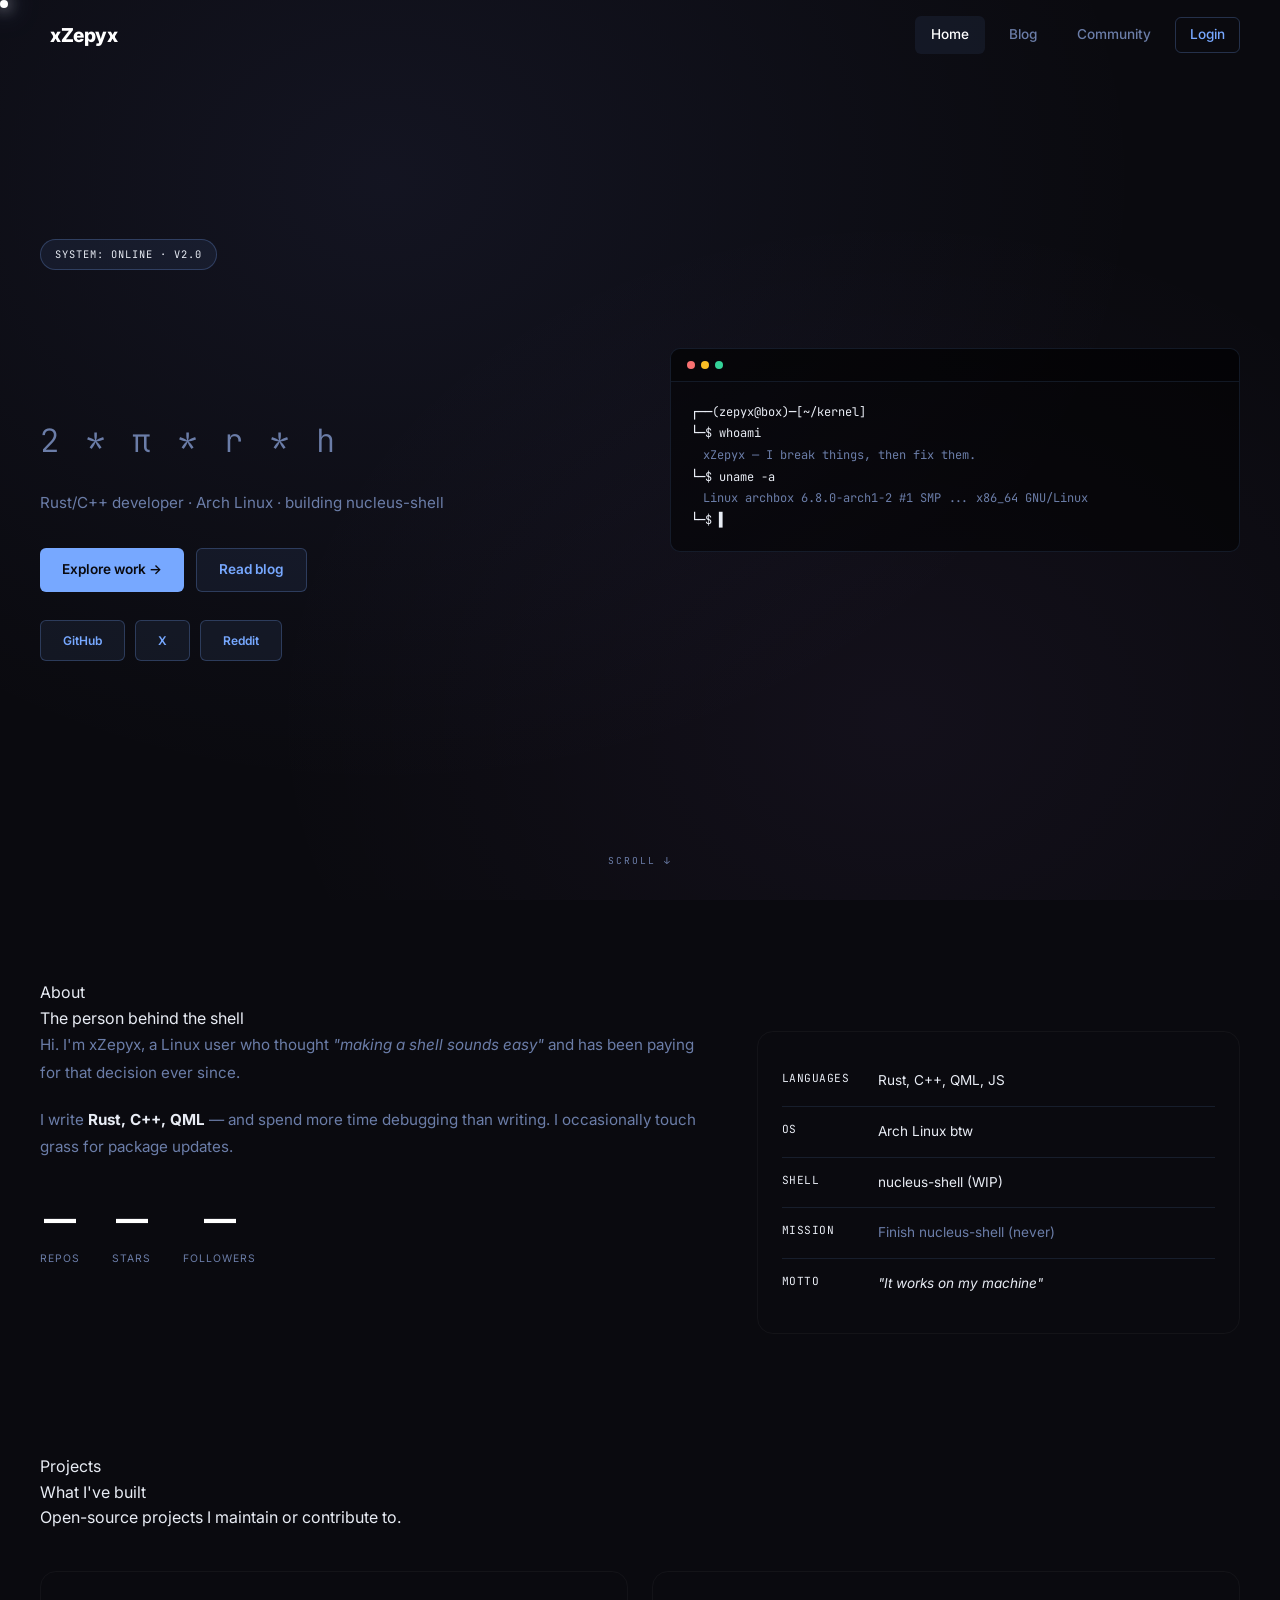
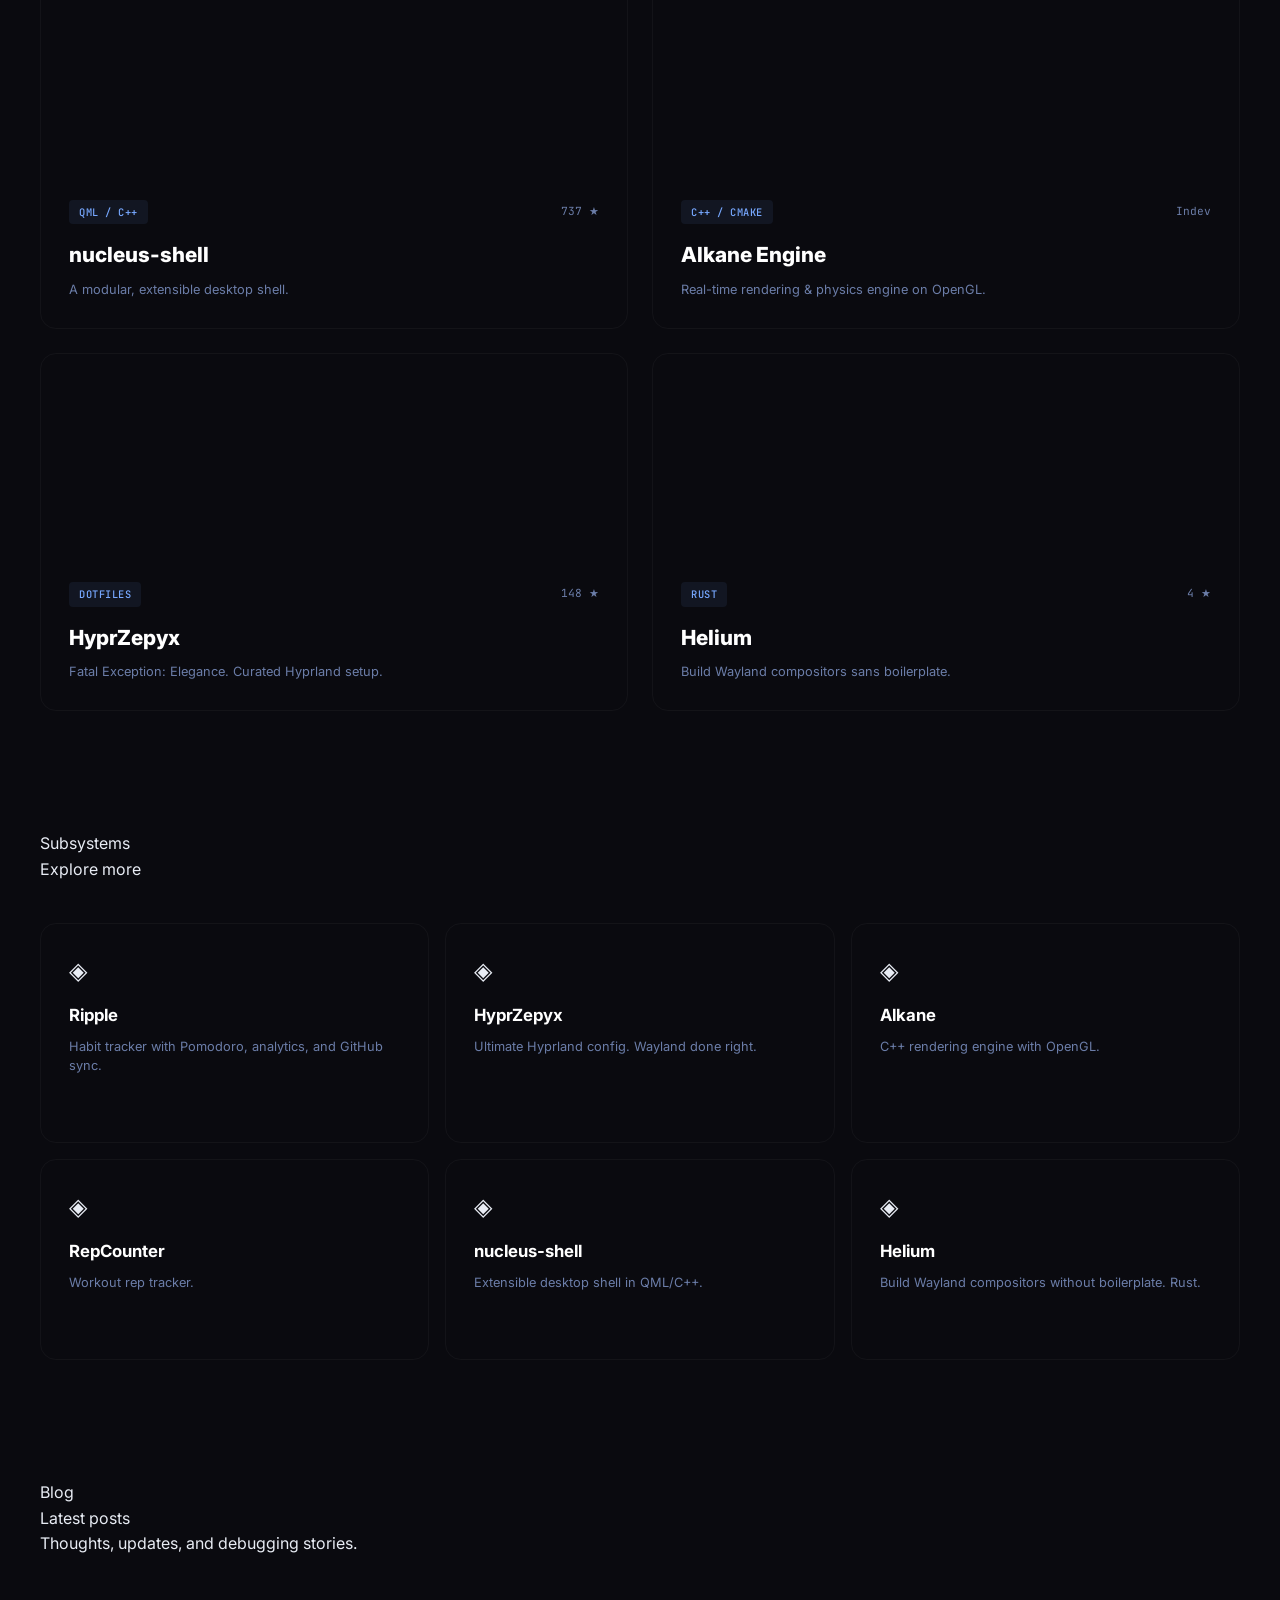
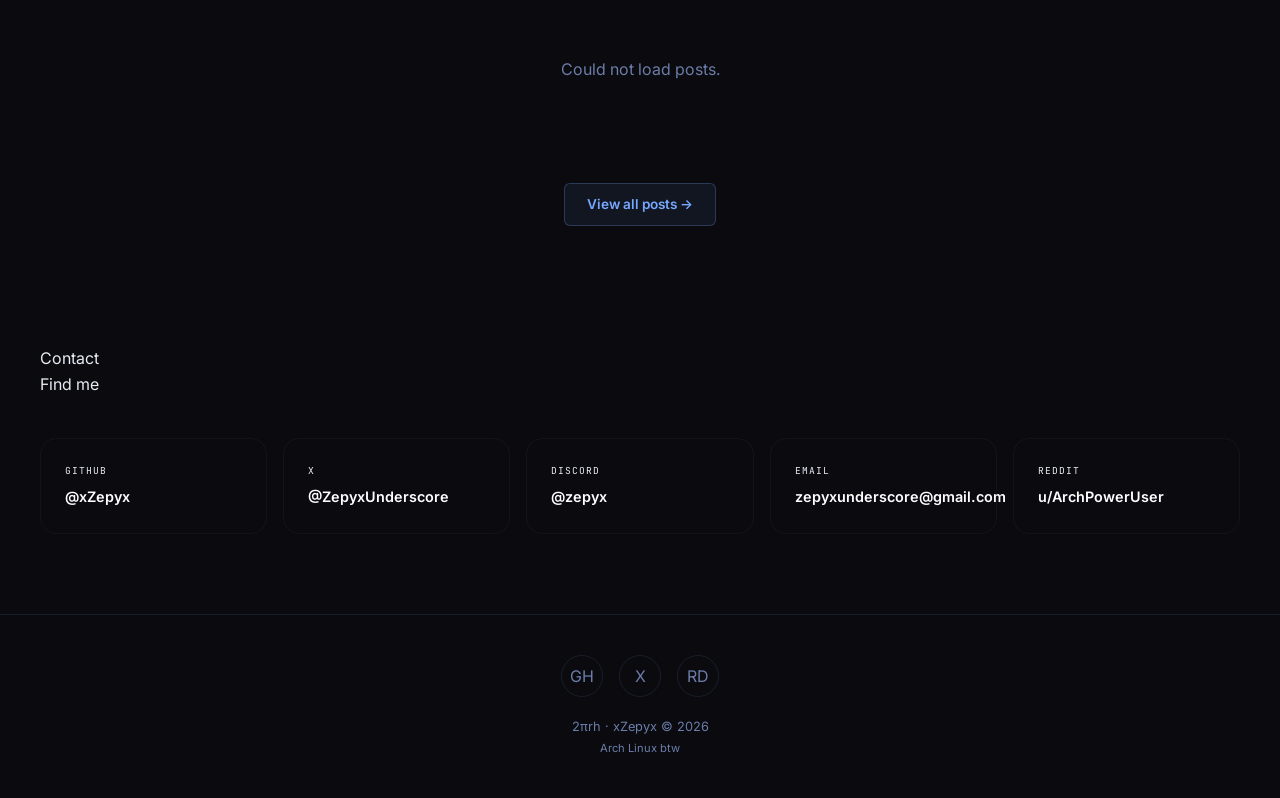
==== commit afd7d097: "Revert "fix: about line, star count (include nucleus-hq), PAT login timeout/fallback, code block ren" ====
--- a/index.html
+++ b/index.html
@@ -10,357 +10,329 @@
 <body>
 
 <div id="loader">
-  <div class="loader-terminal">
-    <div class="loader-line"><span class="loader-prompt">zepyx@root:~$</span><span class="loader-cmd"> init --system</span></div>
-    <div class="loader-line"><span class="loader-prompt">zepyx@root:~$</span><span class="loader-cmd"> load kernel.modules</span></div>
-    <div class="loader-line"><span class="loader-prompt">zepyx@root:~$</span><span class="loader-cmd"> start xZepyx.space</span></div>
-    <div class="loader-line"><span class="loader-prompt">zepyx@root:~$</span><span class="loader-cmd"> done.<span class="loader-cursor"></span></span></div>
-  </div>
+  <div class="loader-ring"></div>
+  <div class="loader-text">booting<span class="loader-dots"></span></div>
 </div>
 
 <div id="cursor"></div>
-<div id="cursor-follower"></div>
 
 <nav>
   <div class="nav-inner">
-    <a href="/" class="nav-brand"><span class="brand-dot"></span> xZepyx</a>
+    <a href="/" class="nav-brand"><span class="nav-brand-dot"></span> xZepyx</a>
     <div class="nav-links">
       <a href="/" class="active">Home</a>
       <a href="/blog/">Blog</a>
       <a href="/community/">Community</a>
-      <a href="#" id="admin-link" style="display:none" class="nav-admin">Admin</a>
-      <a href="#" id="login-btn" class="nav-admin">Login</a>
-    </div>
-    <button class="hamburger" aria-label="Menu">
-      <span></span><span></span><span></span>
-    </button>
+      <a href="/admin/" id="admin-link" style="display:none" class="nav-admin">Admin</a>
+      <a href="/admin/" id="login-btn" class="nav-admin">Login</a>
+    </div>
+    <button class="hamburger" aria-label="Menu"><span></span><span></span><span></span></button>
   </div>
 </nav>
 
 <div id="main-content">
-<main class="wrap" style="padding-top:100px">
-
-  <section class="hero glass">
-    <div class="bio-tag">STATUS: KERNEL_PANIC · 2πrh</div>
-    <h1 id="hero-name">xZepyx</h1>
-    <p class="hero-desc">
-      I break things, then I fix them. Sometimes.<br>
-      <span class="hero-accent">Rust · C++ · QML · Arch Linux btw</span>
-    </p>
-    <div id="hero-socials" class="hero-socials"></div>
-    <div class="hero-stats" id="hero-stats"></div>
-  </section>
-
-  <div class="section-header"><h2>ABOUT</h2><div class="line"></div></div>
-  <section class="about-section glass">
-    <div class="about-grid">
-      <div class="about-text">
-        <p>Hi. I'm xZepyx, a Linux user who thought "making a shell sounds easy" and has been paying for that decision ever since.</p>
-        <p>I mainly write <strong>Rust/C++</strong>, low-level programs, and QML. I spend a concerning amount of time writing code and an even more concerning amount of time debugging it.</p>
-        <p>I occasionally touch grass for package updates.</p>
-        <div class="about-facts">
-          <div class="fact"><span class="fact-label">Languages</span><span class="fact-val">Rust, C++, QML, JS</span></div>
-          <div class="fact"><span class="fact-label">OS</span><span class="fact-val">Arch Linux btw</span></div>
-          <div class="fact"><span class="fact-label">Shell</span><span class="fact-val">nucleus-shell (WIP)</span></div>
-          <div class="fact"><span class="fact-label">Mission</span><span class="fact-val">Finish nucleus-shell (never happening)</span></div>
+
+<section class="hero">
+  <div class="hero-grid wrap">
+    <div class="hero-main fade-in">
+      <div class="hero-badge">system: online · v2.0</div>
+      <h1 class="hero-title">
+        <span class="hero-title-line">xZepyx</span>
+        <span class="hero-title-sub">2 * π * r * h</span>
+      </h1>
+      <p class="hero-desc">
+        Rust/C++ developer · Arch Linux · building nucleus-shell
+      </p>
+      <div class="hero-actions">
+        <a href="#projects" class="btn btn-primary">Explore work →</a>
+        <a href="/blog/" class="btn btn-ghost">Read blog</a>
+      </div>
+      <div id="hero-socials" class="hero-socials"></div>
+    </div>
+    <div class="hero-visual fade-in" style="transition-delay:0.2s">
+      <div class="hero-terminal">
+        <div class="term-dots"><span></span><span></span><span></span></div>
+        <div class="term-body">
+          <div><span class="term-prompt">┌──(zepyx@box)─[~/kernel]</span></div>
+          <div><span class="term-prompt">└─$</span> whoami</div>
+          <div class="term-out">xZepyx — I break things, then fix them.</div>
+          <div><span class="term-prompt">└─$</span> uname -a</div>
+          <div class="term-out">Linux archbox 6.8.0-arch1-2 #1 SMP ... x86_64 GNU/Linux</div>
+          <div><span class="term-prompt">└─$</span> <span class="term-blink">▌</span></div>
         </div>
       </div>
-      <div class="about-quote">
-        <blockquote>"It works on my machine, bro!"<cite>— Me, probably</cite></blockquote>
+    </div>
+  </div>
+  <div class="hero-scroll">scroll ↓</div>
+</section>
+
+<section class="wrap" style="margin-top:80px">
+  <div class="section-tag">About</div>
+  <div class="section-title">The person behind the shell</div>
+  <div class="about-grid">
+    <div class="about-text fade-in">
+      <p>Hi. I'm xZepyx, a Linux user who thought <em>"making a shell sounds easy"</em> and has been paying for that decision ever since.</p>
+      <p>I write <strong>Rust, C++, QML</strong> — and spend more time debugging than writing. I occasionally touch grass for package updates.</p>
+      <div class="about-stats">
+        <div class="about-stat"><span class="about-stat-num" id="repo-count">—</span><span class="about-stat-label">repos</span></div>
+        <div class="about-stat"><span class="about-stat-num" id="star-count">—</span><span class="about-stat-label">stars</span></div>
+        <div class="about-stat"><span class="about-stat-num" id="follower-count">—</span><span class="about-stat-label">followers</span></div>
       </div>
     </div>
-  </section>
-
-  <div class="section-header"><h2>FEATURED_PROJECTS</h2><div class="line"></div></div>
-  <div id="projects" class="projects-grid"></div>
-
-  <div class="section-header"><h2>SUB_SYSTEMS</h2><div class="line"></div></div>
-  <div class="sub-grid">
-    <a href="/ripple/" class="sub-card glass">
-      <span class="sub-tag">Application</span>
-      <h4>Ripple <span>→</span></h4>
-      <p>Habit tracker with Pomodoro, analytics, and GitHub sync.</p>
-    </a>
-    <a href="/hyprzepyx/" class="sub-card glass">
-      <span class="sub-tag">Config</span>
-      <h4>HyprZepyx <span>→</span></h4>
-      <p>Ultimate Hyprland configuration. Wayland done right.</p>
-    </a>
-    <a href="/alkane/" class="sub-card glass">
-      <span class="sub-tag">Engine</span>
-      <h4>Alkane <span>→</span></h4>
-      <p>High-performance C++ rendering engine with OpenGL.</p>
-    </a>
-    <a href="/repcounter/" class="sub-card glass">
-      <span class="sub-tag">Tool</span>
-      <h4>RepCounter <span>→</span></h4>
-      <p>Workout rep tracker with local persistence.</p>
-    </a>
-    <a href="https://github.com/nucleus-hq/nucleus-shell" target="_blank" class="sub-card glass">
-      <span class="sub-tag">Shell</span>
-      <h4>nucleus-shell <span>→</span></h4>
-      <p>Extensible desktop shell built with QML, C++, and JS.</p>
-    </a>
-    <a href="https://github.com/xZepyx/helium" target="_blank" class="sub-card glass">
-      <span class="sub-tag">Framework</span>
-      <h4>Helium <span>→</span></h4>
-      <p>Build Wayland compositors without boilerplate.</p>
-    </a>
-  </div>
-
-  <div class="section-header"><h2>LATEST_BLOG</h2><div class="line"></div></div>
-  <div id="latest-posts" class="blog-grid"></div>
-  <div style="text-align:center;margin-top:30px">
+    <div class="about-card fade-in" style="transition-delay:0.15s">
+      <div class="about-card-item"><span class="about-card-label">Languages</span><span>Rust, C++, QML, JS</span></div>
+      <div class="about-card-item"><span class="about-card-label">OS</span><span>Arch Linux btw</span></div>
+      <div class="about-card-item"><span class="about-card-label">Shell</span><span>nucleus-shell (WIP)</span></div>
+      <div class="about-card-item"><span class="about-card-label">Mission</span><span style="color:var(--txt-muted)">Finish nucleus-shell (never)</span></div>
+      <div class="about-card-item"><span class="about-card-label">Motto</span><span style="font-style:italic;color:var(--accent-1)">"It works on my machine"</span></div>
+    </div>
+  </div>
+</section>
+
+<section class="wrap" style="margin-top:120px" id="projects">
+  <div class="section-tag">Projects</div>
+  <div class="section-title">What I've built</div>
+  <div class="section-sub">Open-source projects I maintain or contribute to.</div>
+  <div id="projects-grid" class="projects-grid fade-in-stagger"></div>
+</section>
+
+<section class="wrap" style="margin-top:120px">
+  <div class="section-tag">Subsystems</div>
+  <div class="section-title">Explore more</div>
+  <div class="sub-grid fade-in-stagger">
+    <a href="/ripple/" class="sub-card"><div class="sub-icon">◈</div><h4>Ripple</h4><p>Habit tracker with Pomodoro, analytics, and GitHub sync.</p><span class="sub-arrow">→</span></a>
+    <a href="/hyprzepyx/" class="sub-card"><div class="sub-icon">◈</div><h4>HyprZepyx</h4><p>Ultimate Hyprland config. Wayland done right.</p><span class="sub-arrow">→</span></a>
+    <a href="/alkane/" class="sub-card"><div class="sub-icon">◈</div><h4>Alkane</h4><p>C++ rendering engine with OpenGL.</p><span class="sub-arrow">→</span></a>
+    <a href="/repcounter/" class="sub-card"><div class="sub-icon">◈</div><h4>RepCounter</h4><p>Workout rep tracker.</p><span class="sub-arrow">→</span></a>
+    <a href="https://github.com/nucleus-hq/nucleus-shell" target="_blank" class="sub-card"><div class="sub-icon">◈</div><h4>nucleus-shell</h4><p>Extensible desktop shell in QML/C++.</p><span class="sub-arrow">→</span></a>
+    <a href="https://github.com/xZepyx/helium" target="_blank" class="sub-card"><div class="sub-icon">◈</div><h4>Helium</h4><p>Build Wayland compositors without boilerplate. Rust.</p><span class="sub-arrow">→</span></a>
+  </div>
+</section>
+
+<section class="wrap" style="margin-top:120px">
+  <div class="section-tag">Blog</div>
+  <div class="section-title">Latest posts</div>
+  <div class="section-sub">Thoughts, updates, and debugging stories.</div>
+  <div id="latest-posts" class="blog-grid fade-in-stagger" style="margin-top:40px">
+    <p style="color:var(--txt-muted);grid-column:1/-1;text-align:center;padding:60px">Loading...</p>
+  </div>
+  <div style="text-align:center;margin-top:40px">
     <a href="/blog/" class="btn btn-ghost">View all posts →</a>
   </div>
-
-  <div class="section-header"><h2>COMM_CHANNELS</h2><div class="line"></div></div>
-  <div class="contact-grid">
-    <a href="https://github.com/xZepyx" target="_blank" class="contact-item glass">
-      <span class="contact-label">GITHUB</span>
-      <span class="contact-value">@xZepyx</span>
-    </a>
-    <a href="https://x.com/ZepyxUnderscore" target="_blank" class="contact-item glass">
-      <span class="contact-label">X / TWITTER</span>
-      <span class="contact-value">@ZepyxUnderscore</span>
-    </a>
-    <div class="contact-item glass">
-      <span class="contact-label">DISCORD</span>
-      <span class="contact-value">@zepyx</span>
-    </div>
-    <div class="contact-item glass">
-      <span class="contact-label">EMAIL</span>
-      <span class="contact-value">zepyxunderscore@gmail.com</span>
-    </div>
-    <a href="https://reddit.com/user/ArchPowerUser" target="_blank" class="contact-item glass">
-      <span class="contact-label">REDDIT</span>
-      <span class="contact-value">u/ArchPowerUser</span>
-    </a>
-  </div>
-
-</main>
+</section>
+
+<section class="wrap" style="margin-top:120px">
+  <div class="section-tag">Contact</div>
+  <div class="section-title">Find me</div>
+  <div class="contact-grid fade-in-stagger">
+    <a href="https://github.com/xZepyx" target="_blank" class="contact-card"><span class="contact-label">GitHub</span><span class="contact-val">@xZepyx</span></a>
+    <a href="https://x.com/ZepyxUnderscore" target="_blank" class="contact-card"><span class="contact-label">X</span><span class="contact-val">@ZepyxUnderscore</span></a>
+    <div class="contact-card"><span class="contact-label">Discord</span><span class="contact-val">@zepyx</span></div>
+    <div class="contact-card"><span class="contact-label">Email</span><span class="contact-val">zepyxunderscore@gmail.com</span></div>
+    <a href="https://reddit.com/user/ArchPowerUser" target="_blank" class="contact-card"><span class="contact-label">Reddit</span><span class="contact-val">u/ArchPowerUser</span></a>
+  </div>
+</section>
 
 <footer>
   <div class="footer-inner">
     <div class="footer-socials">
-      <a href="https://github.com/xZepyx" target="_blank" aria-label="GitHub">GH</a>
-      <a href="https://x.com/ZepyxUnderscore" target="_blank" aria-label="X">X</a>
-      <a href="https://reddit.com/user/ArchPowerUser" target="_blank" aria-label="Reddit">RD</a>
+      <a href="https://github.com/xZepyx" target="_blank">GH</a>
+      <a href="https://x.com/ZepyxUnderscore" target="_blank">X</a>
+      <a href="https://reddit.com/user/ArchPowerUser" target="_blank">RD</a>
     </div>
     <div class="footer-copy">
-      <span>2πrh · xZepyx &copy; 2026</span><br>
-      <span style="font-size:0.75rem;color:var(--txt-muted)">Arch Linux btw</span>
+      2πrh · xZepyx &copy; 2026<br>
+      <span style="color:var(--txt-muted);font-size:0.7rem">Arch Linux btw</span>
     </div>
   </div>
 </footer>
 </div>
 
-<div id="auth-modal" class="modal-overlay">
-  <div class="modal-box glass">
-    <div class="modal-header">
-      <h3>GitHub Login</h3>
-      <button id="close-auth-modal" class="modal-close">✕</button>
-    </div>
-    <div class="modal-body" style="text-align:center">
-      <p>Enter this code on GitHub to authenticate:</p>
-      <div id="device-code" class="device-code">------</div>
-      <a id="device-verify" href="#" target="_blank" class="btn btn-primary" style="margin-top:16px">Verify on GitHub →</a>
-      <p style="margin-top:16px;font-size:0.8rem;color:var(--txt-muted)">Only the repo owner (@xZepyx) will have admin access.</p>
-    </div>
-  </div>
-</div>
-
 <script>
-// Inline project data (loaded fast)
-const SITE_DATA = {
-  name: 'xZepyx',
-  tagline: '2 * \u03C0 * r * h',
-  social: {
-    GitHub: 'https://github.com/xZepyx',
-    X: 'https://x.com/ZepyxUnderscore',
-    Reddit: 'https://reddit.com/user/ArchPowerUser'
-  },
-  projects: [
-    { name: 'nucleus-shell', tag: 'QML / C++', desc: 'A modular, extensible desktop shell. Linux shell thing.', stars: '737 ★', url: 'https://github.com/nucleus-hq/nucleus-shell', cover: 'https://repository-images.githubusercontent.com/1095141077/23a82866-8d93-4f50-9c15-36d78208abec' },
-    { name: 'Alkane Engine', tag: 'C++ / CMake', desc: 'Real-time rendering and physics engine built on OpenGL.', stars: 'Indev', url: 'https://github.com/xZepyx/alkane-engine', cover: 'https://images.unsplash.com/photo-1550751827-4bd374c3f58b?q=80&w=800&auto=format&fit=crop' },
-    { name: 'HyprZepyx', tag: 'Shell / Dotfiles', desc: 'Fatal Exception: Elegance. A curated Hyprland environment.', stars: '148 ★', url: 'https://github.com/xZepyx/HyprZepyx', cover: 'https://repository-images.githubusercontent.com/1022919650/26768773-99f7-4d8f-b321-a12269dc0c64' },
-    { name: 'Helium', tag: 'Rust', desc: 'Build Wayland-compositors without the boilerplate.', stars: '4 ★', url: 'https://github.com/xZepyx/helium', cover: 'https://images.unsplash.com/photo-1614728263952-84ea206f99b6?q=80&w=800&auto=format&fit=crop' }
-  ]
-};
-
-// Populate hero
-document.getElementById('hero-socials').innerHTML = Object.entries(SITE_DATA.social).map(([n, u]) =>
-  `<a href="${u}" target="_blank" class="btn btn-ghost">${n}</a>`
-).join('');
-
-// Populate projects
-document.getElementById('projects').innerHTML = SITE_DATA.projects.map(p => `
-  <a href="${p.url}" target="_blank" class="project-card glass">
+// Inline data for instant render
+const PROJECTS = [
+  { name:'nucleus-shell', tag:'QML / C++', desc:'A modular, extensible desktop shell.', stars:'737 ★', url:'https://github.com/nucleus-hq/nucleus-shell', cover:'https://repository-images.githubusercontent.com/1095141077/23a82866-8d93-4f50-9c15-36d78208abec' },
+  { name:'Alkane Engine', tag:'C++ / CMake', desc:'Real-time rendering & physics engine on OpenGL.', stars:'Indev', url:'https://github.com/xZepyx/alkane-engine', cover:'https://images.unsplash.com/photo-1550751827-4bd374c3f58b?q=80&w=800&auto=format&fit=crop' },
+  { name:'HyprZepyx', tag:'Dotfiles', desc:'Fatal Exception: Elegance. Curated Hyprland setup.', stars:'148 ★', url:'https://github.com/xZepyx/HyprZepyx', cover:'https://repository-images.githubusercontent.com/1022919650/26768773-99f7-4d8f-b321-a12269dc0c64' },
+  { name:'Helium', tag:'Rust', desc:'Build Wayland compositors sans boilerplate.', stars:'4 ★', url:'https://github.com/xZepyx/helium', cover:'https://images.unsplash.com/photo-1614728263952-84ea206f99b6?q=80&w=800&auto=format&fit=crop' }
+]
+
+document.getElementById('hero-socials').innerHTML =
+  Object.entries({ GitHub:'https://github.com/xZepyx', X:'https://x.com/ZepyxUnderscore', Reddit:'https://reddit.com/user/ArchPowerUser' })
+    .map(([n,u]) => `<a href="${u}" target="_blank" class="btn btn-ghost" style="font-size:0.75rem">${n}</a>`).join('')
+
+document.getElementById('projects-grid').innerHTML = PROJECTS.map(p => `
+  <a href="${p.url}" target="_blank" class="project-card">
     <div class="project-cover" style="background-image:url(${p.cover})"></div>
     <div class="project-body">
-      <div class="project-meta">
-        <span class="tag">${p.tag}</span>
-        <span class="project-stars">${p.stars}</span>
-      </div>
+      <div class="project-meta"><span class="tag">${p.tag}</span><span class="project-stars">${p.stars}</span></div>
       <h3 class="project-name">${p.name}</h3>
       <p class="project-desc">${p.desc}</p>
     </div>
   </a>
-`).join('');
+`).join('')
 </script>
-
 <script src="/app.js"></script>
 <script>
-// Fetch latest 3 blog posts dynamically
-(async function() {
+// Fetch blog posts
+;(async () => {
   try {
-    const res = await fetch('https://api.github.com/repos/xZepyx/zepyx.github.io/issues?state=open&sort=created&direction=desc&labels=blog&per_page=3');
-    const issues = await res.json();
-    const posts = issues.filter(i => !i.pull_request);
-    const container = document.getElementById('latest-posts');
-    if (posts.length === 0) {
-      container.innerHTML = '<p style="color:var(--txt-muted);grid-column:1/-1;text-align:center;padding:40px">No blog posts yet. Stay tuned.</p>';
-      return;
-    }
-    container.innerHTML = posts.map(p => {
-      const excerpt = (p.body || '').replace(/[#*`>\[\]]/g, '').slice(0, 200);
-      const tags = p.labels.filter(l => l.name !== 'blog').map(l => `<span class="tag">${l.name}</span>`).join('');
-      const time = new Date(p.created_at).toLocaleDateString('en-US', {month:'short', day:'numeric', year:'numeric'});
-      return `<a href="/blog/post.html?id=${p.number}" class="blog-card glass">
-        <div class="blog-card-header">
-          <span class="blog-date">${time}</span>
-          ${p.comments > 0 ? `<span>💬 ${p.comments}</span>` : ''}
-          ${tags}
-        </div>
-        <h3 class="blog-card-title">${p.title}</h3>
-        <p class="blog-card-excerpt">${excerpt}</p>
-        <span class="blog-readmore">Read more →</span>
-      </a>`;
-    }).join('');
+    const r = await fetch('https://api.github.com/repos/xZepyx/zepyx.github.io/issues?state=open&sort=created&direction=desc&labels=blog&per_page=3')
+    if (!r.ok) throw Error()
+    const posts = (await r.json()).filter(i => !i.pull_request)
+    const c = document.getElementById('latest-posts')
+    if (!posts.length) { c.innerHTML = '<p style="color:var(--txt-muted);grid-column:1/-1;text-align:center;padding:60px">No posts yet.</p>'; return }
+    c.innerHTML = posts.map(p => {
+      const ex = (p.body||'').replace(/[#*`>\[\]]/g,'').slice(0,160)
+      const tg = p.labels.filter(l=>l.name!=='blog').map(l=>`<span class="tag">${esc(l.name)}</span>`).join('')
+      return `<a href="/blog/post.html?id=${p.number}" class="blog-card">
+        <div class="blog-card-meta"><span>${formatDate(p.created_at)}</span>${p.comments?`<span>💬 ${p.comments}</span>`:''}</div>
+        <h3 class="blog-card-title">${esc(p.title)}</h3>
+        <p class="blog-card-excerpt">${ex}</p>
+        <div class="blog-card-foot">${tg}<span class="blog-card-arrow">→</span></div>
+      </a>`
+    }).join('')
   } catch(e) {
-    document.getElementById('latest-posts').innerHTML = '<p style="color:var(--txt-muted);grid-column:1/-1;text-align:center;padding:40px">Could not load blog posts.</p>';
+    document.getElementById('latest-posts').innerHTML = '<p style="color:var(--txt-muted);grid-column:1/-1;text-align:center;padding:60px">Could not load posts.</p>'
   }
-})();
+})()
+
+// Fetch GitHub stats
+;(async () => {
+  try {
+    const u = await (await fetch('https://api.github.com/users/xZepyx')).json()
+    document.getElementById('follower-count').textContent = u.followers
+    const repos = await (await fetch('https://api.github.com/users/xZepyx/repos?per_page=100')).json()
+    document.getElementById('repo-count').textContent = repos.length
+    document.getElementById('star-count').textContent = repos.reduce((s,r) => s + r.stargazers_count, 0)
+  } catch {}
+})()
 </script>
 
 <style>
-/* ─── Page-specific styles ─── */
+/* ─── HERO ─── */
 .hero {
-  padding: 80px 60px; margin-bottom: 40px;
+  min-height: 100vh; display: flex; align-items: center;
   position: relative; overflow: hidden;
-}
-.bio-tag {
-  display: inline-block; padding: 6px 14px;
+  background: radial-gradient(ellipse at 30% 20%, rgba(129,140,248,0.08) 0%, transparent 60%),
+              radial-gradient(ellipse at 70% 80%, rgba(192,132,252,0.05) 0%, transparent 50%);
+}
+.hero-grid { display: grid; grid-template-columns: 1fr 1fr; gap: 60px; align-items: center; }
+.hero-badge {
+  display: inline-flex; padding: 6px 14px; border-radius: 20px;
   background: var(--accent-dim); border: 1px solid var(--line-strong);
-  color: var(--accent); font-family: var(--mono); font-size: 0.75rem;
-  border-radius: 4px; margin-bottom: 20px;
-}
-.hero h1 {
-  font-size: clamp(4.5rem, 14vw, 10rem); font-weight: 900;
-  line-height: 0.85; letter-spacing: -0.05em; margin: 0;
-  background: linear-gradient(180deg, #fff 35%, var(--accent) 100%);
+  font-family: var(--mono); font-size: 0.65rem; color: var(--accent-1);
+  text-transform: uppercase; letter-spacing: 1px; margin-bottom: 28px;
+}
+.hero-title { margin-bottom: 24px; }
+.hero-title-line {
+  display: block; font-size: clamp(4rem, 12vw, 8rem); font-weight: 900;
+  line-height: 0.85; letter-spacing: -0.05em;
+  background: var(--accent-gradient);
   -webkit-background-clip: text; -webkit-text-fill-color: transparent;
   filter: drop-shadow(0 8px 30px var(--accent-glow));
 }
-.hero-desc {
-  font-family: var(--mono); color: var(--txt-muted);
-  margin-top: 24px; max-width: 500px; line-height: 1.7;
-}
-.hero-accent { color: var(--accent); font-weight: 500; font-size: 0.9rem; }
-.hero-socials { margin-top: 32px; display: flex; gap: 12px; flex-wrap: wrap; }
-
-.about-section { padding: 50px 60px; }
-.about-grid { display: grid; grid-template-columns: 1.5fr 1fr; gap: 40px; align-items: start; }
-.about-text p { color: var(--txt-muted); margin-bottom: 16px; line-height: 1.8; font-size: 0.95rem; }
+.hero-title-sub {
+  display: block; font-size: clamp(1.2rem, 3vw, 2rem); font-weight: 300;
+  color: var(--txt-muted); margin-top: 8px; letter-spacing: 4px;
+  font-family: var(--mono);
+}
+.hero-desc { font-size: 0.95rem; color: var(--txt-muted); max-width: 480px; margin-bottom: 32px; line-height: 1.7; }
+.hero-actions { display: flex; gap: 12px; margin-bottom: 28px; }
+.hero-socials { display: flex; gap: 10px; flex-wrap: wrap; }
+
+/* Terminal */
+.hero-terminal {
+  background: rgba(0,0,0,0.5); border: 1px solid var(--line);
+  border-radius: var(--radius-sm); overflow: hidden;
+  font-family: var(--mono); font-size: 0.75rem; line-height: 1.8;
+}
+.term-dots { display: flex; gap: 6px; padding: 12px 16px; background: rgba(0,0,0,0.3); border-bottom: 1px solid var(--line); }
+.term-dots span { width: 8px; height: 8px; border-radius: 50%; background: var(--line-strong); }
+.term-dots span:first-child { background: #f87171; }
+.term-dots span:nth-child(2) { background: #fbbf24; }
+.term-dots span:nth-child(3) { background: #34d399; }
+.term-body { padding: 20px; }
+.term-prompt { color: var(--accent-1); }
+.term-out { color: var(--txt-muted); padding-left: 12px; }
+.term-blink { animation: blink 0.8s step-end infinite; color: var(--accent-1); }
+@keyframes blink { 50% { opacity: 0; } }
+
+.hero-scroll {
+  position: absolute; bottom: 32px; left: 50%; transform: translateX(-50%);
+  font-family: var(--mono); font-size: 0.6rem; color: var(--txt-muted);
+  letter-spacing: 2px; text-transform: uppercase;
+  animation: bob 2s ease-in-out infinite;
+}
+@keyframes bob { 0%,100% { transform: translateX(-50%) translateY(0); } 50% { transform: translateX(-50%) translateY(8px); } }
+
+/* ─── ABOUT ─── */
+.about-grid { display: grid; grid-template-columns: 1.4fr 1fr; gap: 40px; align-items: start; }
+.about-text p { color: var(--txt-muted); margin-bottom: 20px; line-height: 1.8; font-size: 0.95rem; }
 .about-text strong { color: var(--txt); }
-.about-facts { margin-top: 28px; display: grid; gap: 12px; }
-.fact { display: flex; gap: 16px; padding: 12px 16px; background: var(--bg-alt); border-radius: var(--radius-sm); border: 1px solid var(--line); }
-.fact-label { font-family: var(--mono); font-size: 0.75rem; color: var(--accent); min-width: 80px; text-transform: uppercase; }
-.fact-val { color: var(--txt); font-size: 0.9rem; }
-.about-quote blockquote {
-  font-style: italic; color: var(--txt-muted); font-size: 1.1rem;
-  padding: 24px; border-left: 3px solid var(--accent);
-  background: var(--accent-dim); border-radius: 0 var(--radius-sm) var(--radius-sm) 0;
-}
-.about-quote cite { display: block; margin-top: 8px; font-size: 0.85rem; color: var(--accent); font-style: normal; }
-
-.projects-grid { display: grid; grid-template-columns: repeat(2, 1fr); gap: 24px; }
-.project-card {
-  display: flex; flex-direction: column; overflow: hidden;
-  transition: var(--transition); text-decoration: none; color: inherit;
-}
-.project-card:hover { transform: translateY(-6px); border-color: var(--accent); }
-.project-cover {
-  height: 200px; background-size: cover; background-position: center;
-  border-bottom: 1px solid var(--line); transition: transform 0.5s ease;
-}
+.about-text em { color: var(--accent-1); }
+.about-stats { display: flex; gap: 32px; margin-top: 32px; }
+.about-stat { text-align: center; }
+.about-stat-num { display: block; font-size: 2rem; font-weight: 800; color: #fff; letter-spacing: -0.03em; }
+.about-stat-label { font-size: 0.65rem; color: var(--txt-muted); text-transform: uppercase; letter-spacing: 1px; margin-top: 2px; }
+.about-card { background: var(--surface); border: 1px solid rgba(255,255,255,0.04); border-radius: var(--radius); padding: 24px; }
+.about-card-item { display: flex; gap: 16px; padding: 14px 0; border-bottom: 1px solid var(--line); font-size: 0.85rem; }
+.about-card-item:last-child { border-bottom: none; }
+.about-card-label { font-family: var(--mono); font-size: 0.7rem; color: var(--accent-1); min-width: 80px; text-transform: uppercase; letter-spacing: 0.5px; }
+
+/* ─── PROJECTS ─── */
+.projects-grid { display: grid; grid-template-columns: repeat(2, 1fr); gap: 24px; margin-top: 40px; }
+.project-card { display: flex; flex-direction: column; border-radius: var(--radius); overflow: hidden; text-decoration: none; color: inherit; background: var(--surface); border: 1px solid rgba(255,255,255,0.04); transition: var(--transition); }
+.project-card:hover { transform: translateY(-6px); border-color: var(--accent-1); box-shadow: 0 30px 60px -15px rgba(129,140,248,0.15); }
+.project-cover { height: 200px; background-size: cover; background-position: center; transition: transform 0.6s ease; }
 .project-card:hover .project-cover { transform: scale(1.05); }
 .project-body { padding: 28px; flex-grow: 1; display: flex; flex-direction: column; }
 .project-meta { display: flex; justify-content: space-between; align-items: center; margin-bottom: 14px; }
-.project-stars { font-family: var(--mono); font-size: 0.75rem; color: var(--txt-muted); }
-.project-name { font-size: 1.4rem; font-weight: 800; margin: 0 0 8px; color: #fff; }
-.project-desc { color: var(--txt-muted); font-size: 0.85rem; line-height: 1.5; flex-grow: 1; }
-
-.sub-grid { display: grid; grid-template-columns: repeat(3, 1fr); gap: 20px; }
+.project-stars { font-family: var(--mono); font-size: 0.7rem; color: var(--txt-muted); }
+.project-name { font-size: 1.3rem; font-weight: 800; margin: 0 0 8px; color: #fff; }
+.project-desc { color: var(--txt-muted); font-size: 0.8rem; line-height: 1.6; flex-grow: 1; }
+
+/* ─── SUBSYSTEMS ─── */
+.sub-grid { display: grid; grid-template-columns: repeat(3, 1fr); gap: 16px; margin-top: 40px; }
 .sub-card {
-  padding: 28px; transition: var(--transition); text-decoration: none; color: inherit;
-  display: flex; flex-direction: column; gap: 12px;
-}
-.sub-card:hover { border-color: var(--accent); transform: translateY(-4px); background: var(--card-hover); }
-.sub-tag { font-family: var(--mono); font-size: 0.65rem; color: var(--accent); text-transform: uppercase; letter-spacing: 0.5px; }
-.sub-card h4 { margin: 0; font-size: 1.15rem; font-weight: 700; color: #fff; display: flex; justify-content: space-between; align-items: center; }
-.sub-card h4 span { opacity: 0.4; font-size: 0.9rem; }
-.sub-card p { margin: 0; font-size: 0.85rem; color: var(--txt-muted); line-height: 1.5; }
-
-.blog-grid { display: grid; grid-template-columns: repeat(3, 1fr); gap: 24px; }
+  padding: 28px; border-radius: var(--radius); text-decoration: none; color: inherit;
+  background: var(--surface); border: 1px solid rgba(255,255,255,0.04);
+  transition: var(--transition); display: flex; flex-direction: column; gap: 8px; position: relative;
+}
+.sub-card:hover { border-color: var(--accent-1); transform: translateY(-4px); background: rgba(24,24,40,0.9); }
+.sub-icon { font-size: 1.5rem; color: var(--accent-1); margin-bottom: 4px; }
+.sub-card h4 { font-size: 1.05rem; font-weight: 700; color: #fff; margin: 0; }
+.sub-card p { font-size: 0.8rem; color: var(--txt-muted); line-height: 1.5; margin: 0; flex-grow: 1; }
+.sub-arrow { color: var(--accent-1); font-size: 1.2rem; opacity: 0; transform: translateX(-10px); transition: var(--transition); }
+.sub-card:hover .sub-arrow { opacity: 1; transform: translateX(0); }
+
+/* ─── BLOG ─── */
+.blog-grid { display: grid; grid-template-columns: repeat(3, 1fr); gap: 20px; }
 .blog-card {
-  padding: 28px; transition: var(--transition); text-decoration: none; color: inherit;
-  display: flex; flex-direction: column;
-}
-.blog-card:hover { border-color: var(--accent); transform: translateY(-4px); }
-.blog-card-header { display: flex; justify-content: space-between; align-items: center; gap: 8px; flex-wrap: wrap; margin-bottom: 16px; }
-.blog-date { font-size: 0.75rem; color: var(--txt-muted); font-family: var(--mono); }
-.blog-card-title { font-size: 1.1rem; font-weight: 700; color: #fff; margin: 0 0 12px; line-height: 1.3; }
-.blog-card-excerpt { font-size: 0.85rem; color: var(--txt-muted); line-height: 1.5; flex-grow: 1; }
-.blog-readmore { font-family: var(--mono); font-size: 0.8rem; color: var(--accent); margin-top: 16px; }
-.blog-comments, .blog-reactions { font-size: 0.75rem; color: var(--txt-muted); }
-.blog-tags { display: flex; gap: 6px; flex-wrap: wrap; }
-.blog-card-footer { display: flex; justify-content: space-between; align-items: center; margin-top: auto; }
-
-.contact-grid { display: grid; grid-template-columns: repeat(auto-fit, minmax(200px, 1fr)); gap: 16px; margin-top: 40px; }
-.contact-item { padding: 24px; transition: var(--transition); text-decoration: none; color: inherit; border: 1px solid var(--line); }
-.contact-item:hover { border-color: var(--accent); transform: translateY(-3px); background: var(--card-hover); }
-.contact-label { font-family: var(--mono); font-size: 0.65rem; color: var(--accent); display: block; margin-bottom: 6px; text-transform: uppercase; letter-spacing: 0.5px; }
-.contact-value { font-size: 0.95rem; color: #fff; font-weight: 600; word-break: break-all; }
-
-#hero-stats { margin-top: 24px; display: flex; gap: 24px; }
-#hero-stats .stat { text-align: center; }
-#hero-stats .stat-num { font-size: 1.5rem; font-weight: 800; color: #fff; }
-#hero-stats .stat-label { font-size: 0.7rem; color: var(--txt-muted); text-transform: uppercase; }
-
-/* Modal */
-.modal-overlay {
-  position: fixed; inset: 0; z-index: 1000;
-  background: rgba(0,0,0,0.7); backdrop-filter: blur(8px);
-  display: none; align-items: center; justify-content: center;
-}
-.modal-overlay.open { display: flex; }
-.modal-box { padding: 40px; max-width: 440px; width: 90%; }
-.modal-header { display: flex; justify-content: space-between; align-items: center; margin-bottom: 24px; }
-.modal-header h3 { color: #fff; font-weight: 700; }
-.modal-close { background: none; border: none; color: var(--txt-muted); font-size: 1.2rem; cursor: pointer; }
-.device-code {
-  font-family: var(--mono); font-size: 2rem; font-weight: 700;
-  color: var(--accent); letter-spacing: 8px; padding: 20px;
-  background: var(--bg-alt); border: 1px dashed var(--line-strong);
-  border-radius: var(--radius-sm); margin: 16px 0; display: inline-block;
-}
+  padding: 28px; border-radius: var(--radius); text-decoration: none; color: inherit;
+  background: var(--surface); border: 1px solid rgba(255,255,255,0.04);
+  transition: var(--transition); display: flex; flex-direction: column;
+}
+.blog-card:hover { border-color: var(--accent-1); transform: translateY(-4px); }
+.blog-card-meta { display: flex; gap: 12px; font-size: 0.7rem; color: var(--txt-muted); font-family: var(--mono); margin-bottom: 16px; }
+.blog-card-title { font-size: 1.05rem; font-weight: 700; color: #fff; margin: 0 0 12px; line-height: 1.3; }
+.blog-card-excerpt { font-size: 0.8rem; color: var(--txt-muted); line-height: 1.6; flex-grow: 1; }
+.blog-card-foot { display: flex; align-items: center; gap: 8px; margin-top: 16px; }
+.blog-card-arrow { margin-left: auto; color: var(--accent-1); font-size: 1.2rem; opacity: 0; transform: translateX(-10px); transition: var(--transition); }
+.blog-card:hover .blog-card-arrow { opacity: 1; transform: translateX(0); }
+
+/* ─── CONTACT ─── */
+.contact-grid { display: grid; grid-template-columns: repeat(auto-fit, minmax(180px, 1fr)); gap: 16px; margin-top: 40px; }
+.contact-card { padding: 24px; border-radius: var(--radius); text-decoration: none; color: inherit; background: var(--surface); border: 1px solid rgba(255,255,255,0.04); transition: var(--transition); }
+.contact-card:hover { border-color: var(--accent-1); transform: translateY(-3px); }
+.contact-label { font-family: var(--mono); font-size: 0.6rem; color: var(--accent-1); text-transform: uppercase; letter-spacing: 1px; display: block; margin-bottom: 6px; }
+.contact-val { font-size: 0.9rem; color: #fff; font-weight: 600; }
 
 @media (max-width: 900px) {
+  .hero-grid { grid-template-columns: 1fr; gap: 40px; }
+  .hero-visual { display: none; }
+  .about-grid { grid-template-columns: 1fr; }
   .projects-grid, .blog-grid, .sub-grid { grid-template-columns: 1fr; }
-  .about-grid { grid-template-columns: 1fr; }
-  .hero { padding: 60px 30px; }
-  .about-section { padding: 40px 30px; }
 }
 </style>
 </body>
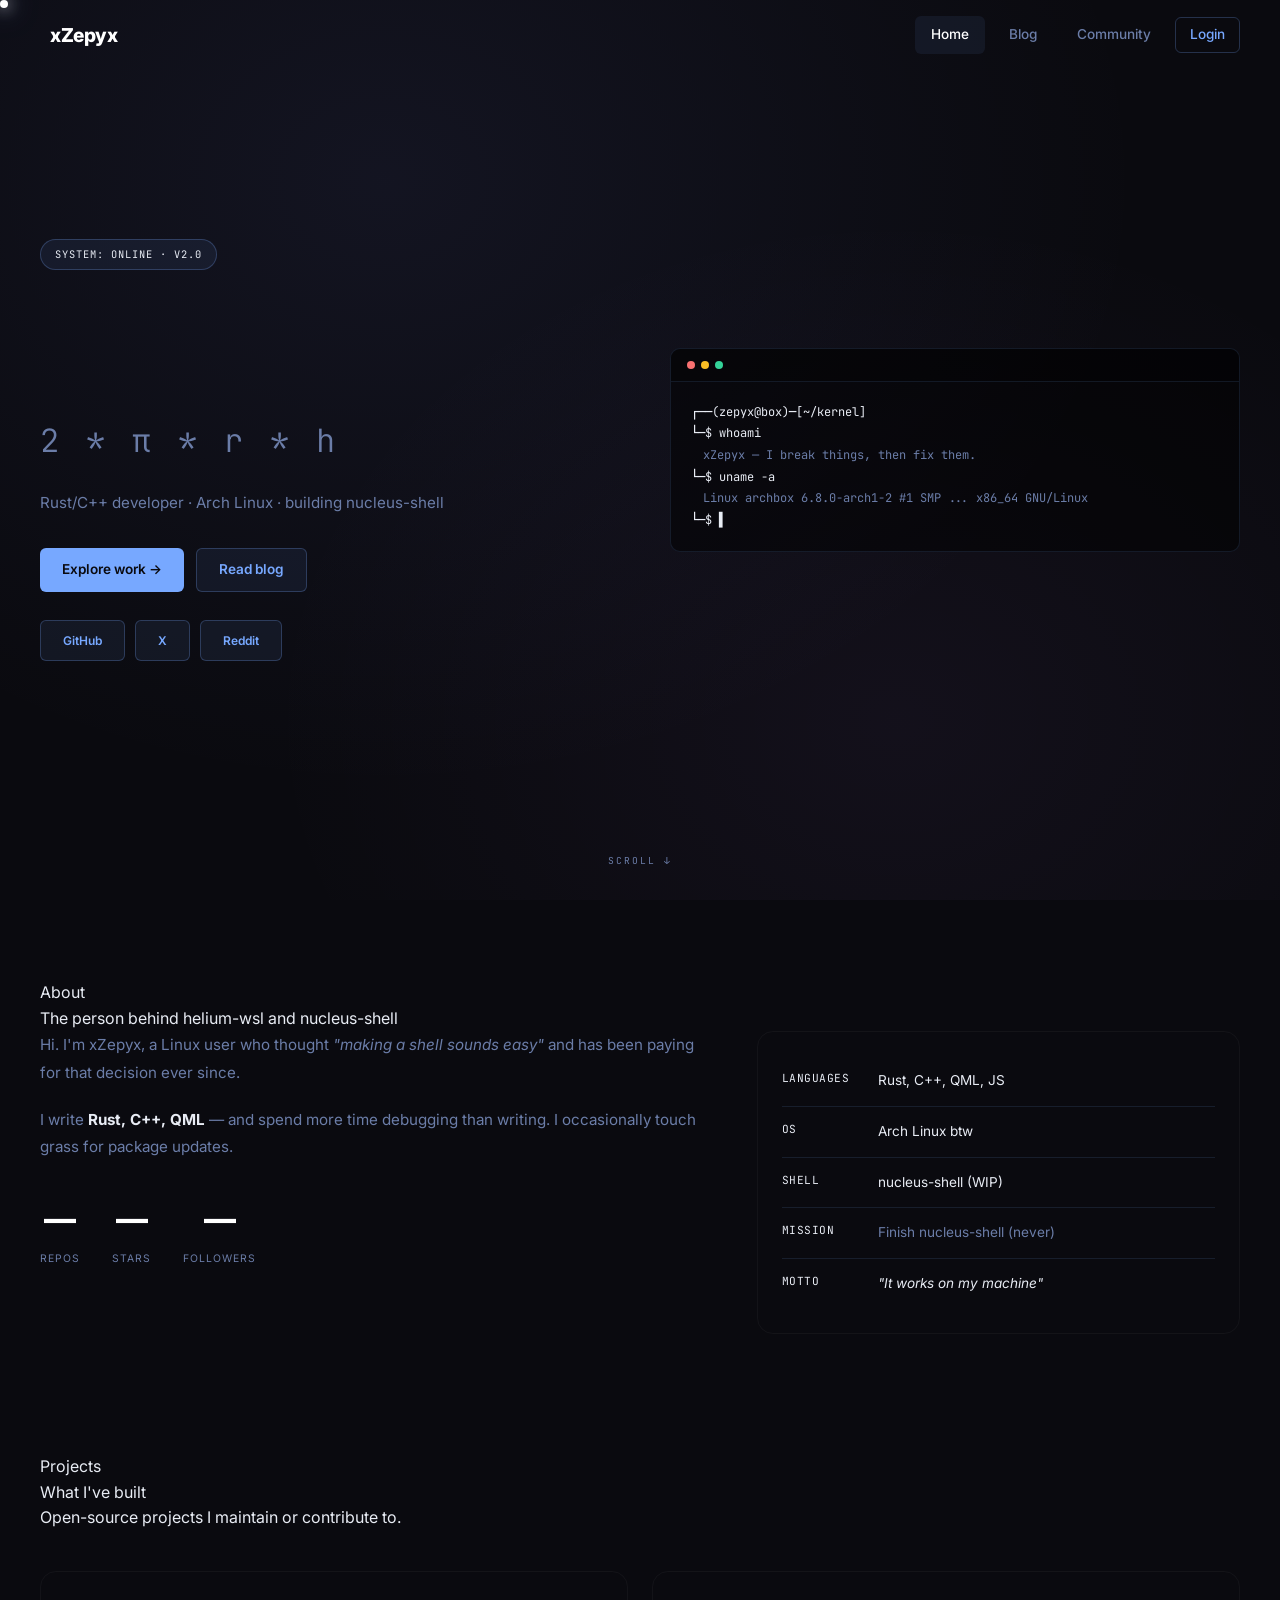
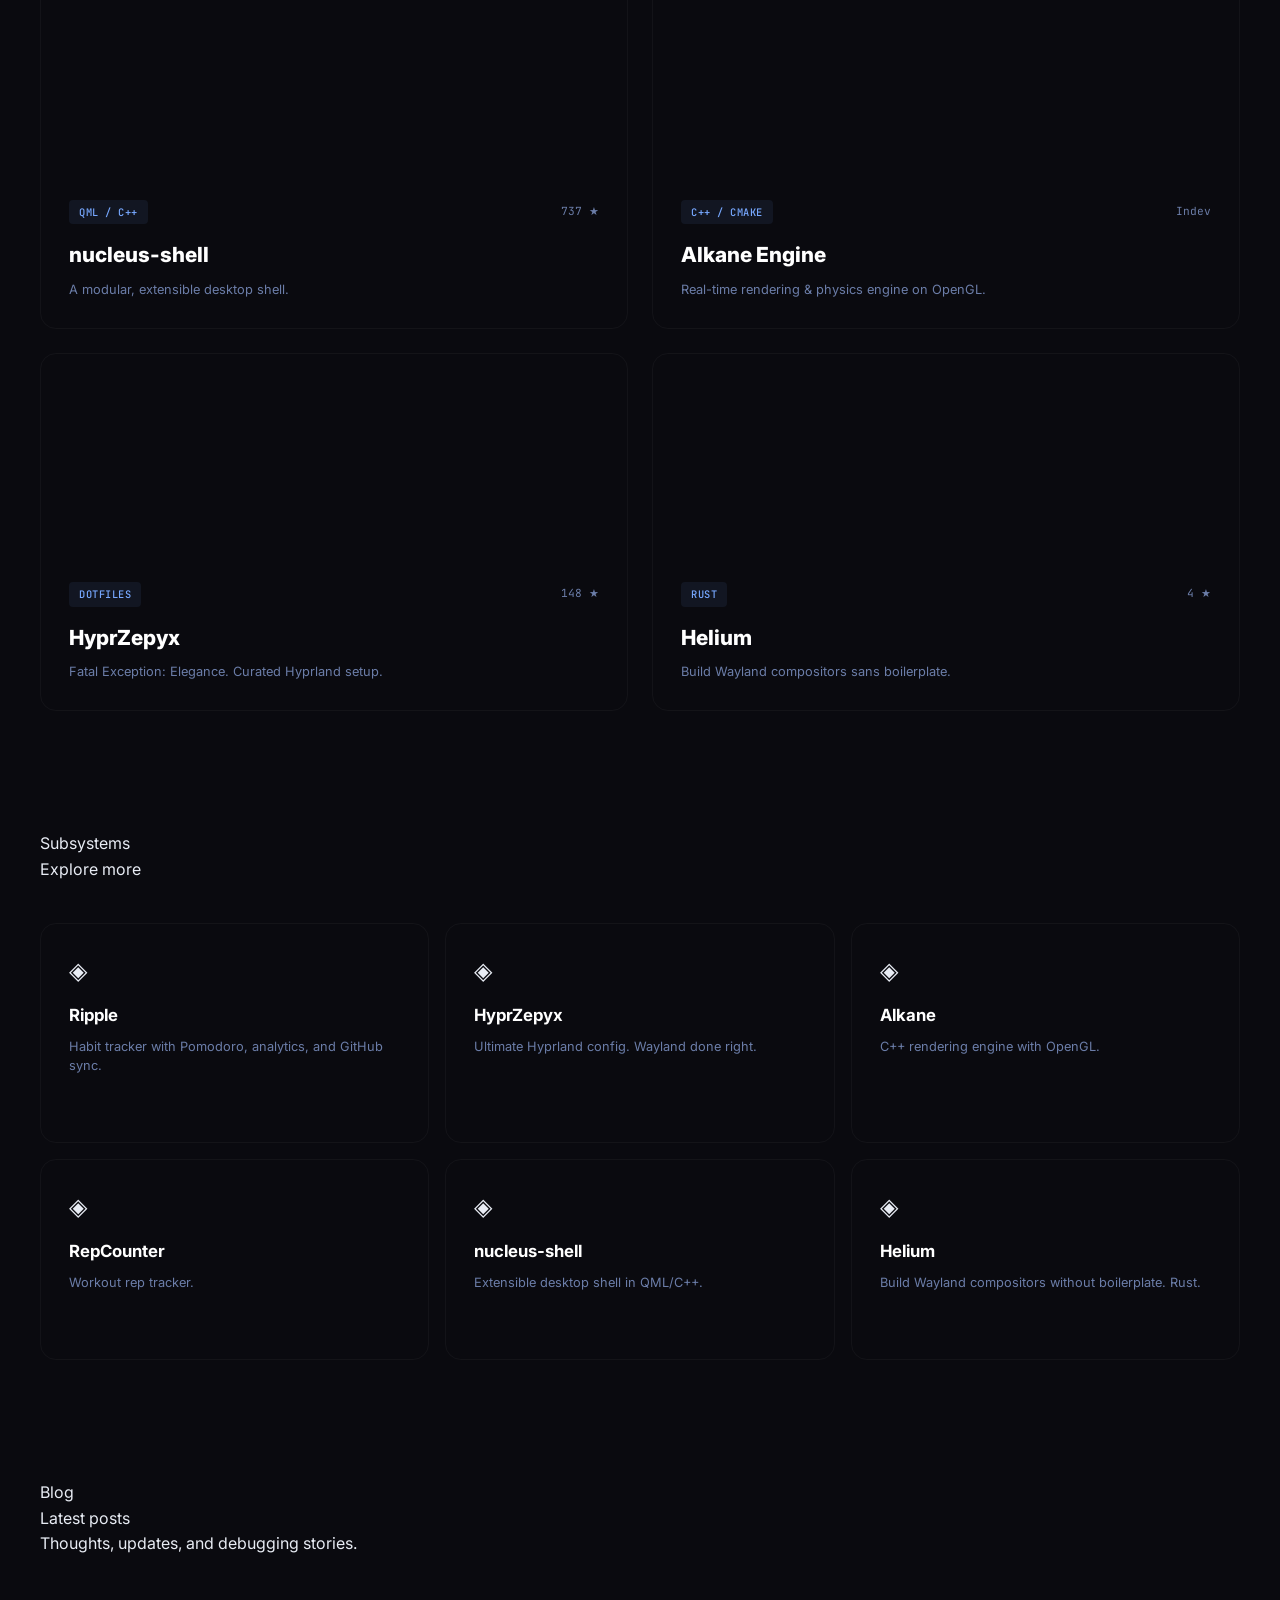
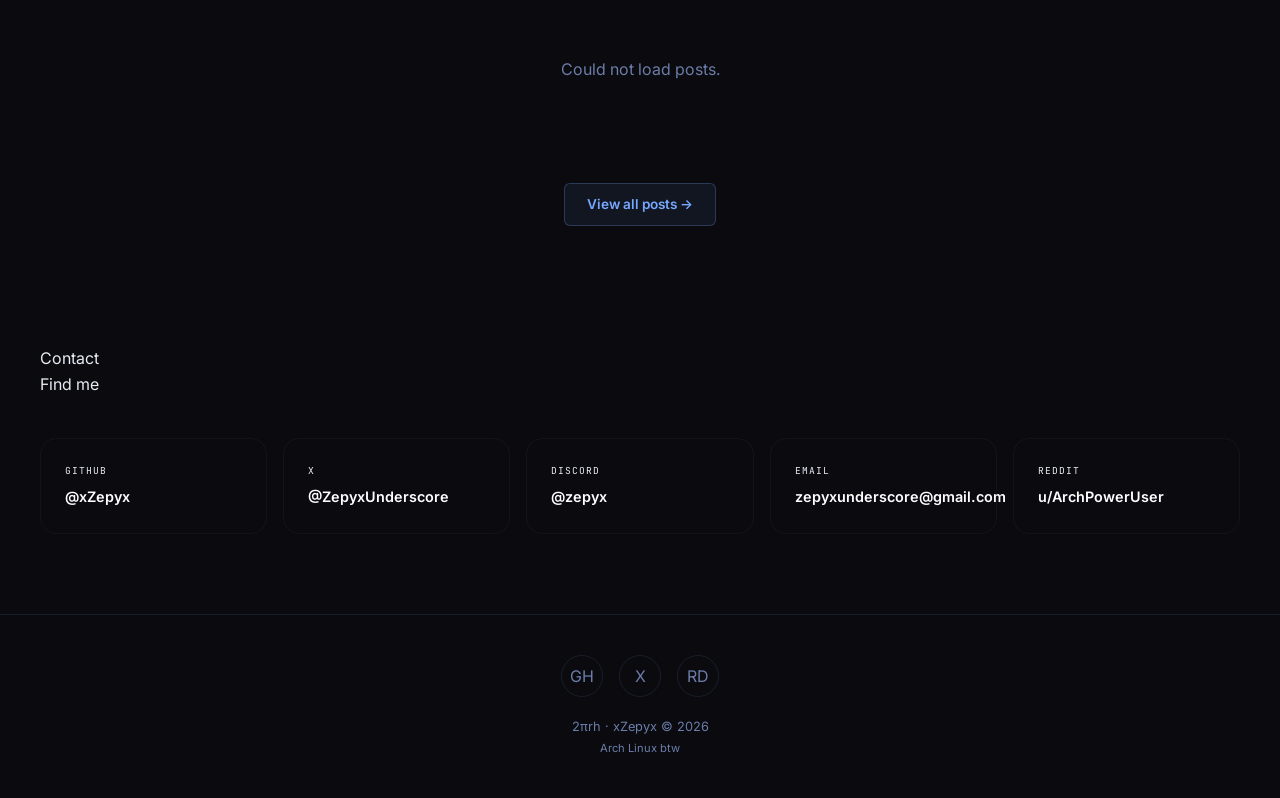
==== commit 2a33f8bd: "Reapply "fix: about line, star count (include nucleus-hq), PAT login timeout/fallback, code block re" ====
--- a/index.html
+++ b/index.html
@@ -68,7 +68,7 @@
 
 <section class="wrap" style="margin-top:80px">
   <div class="section-tag">About</div>
-  <div class="section-title">The person behind the shell</div>
+  <div class="section-title">The person behind helium-wsl and nucleus-shell</div>
   <div class="about-grid">
     <div class="about-text fade-in">
       <p>Hi. I'm xZepyx, a Linux user who thought <em>"making a shell sounds easy"</em> and has been paying for that decision ever since.</p>
@@ -204,7 +204,10 @@
     document.getElementById('follower-count').textContent = u.followers
     const repos = await (await fetch('https://api.github.com/users/xZepyx/repos?per_page=100')).json()
     document.getElementById('repo-count').textContent = repos.length
-    document.getElementById('star-count').textContent = repos.reduce((s,r) => s + r.stargazers_count, 0)
+    const orgRepos = await (await fetch('https://api.github.com/orgs/nucleus-hq/repos?per_page=100')).json()
+    const allRepos = [...repos, ...orgRepos]
+    const totalStars = allRepos.reduce((s,r) => s + r.stargazers_count, 0)
+    document.getElementById('star-count').textContent = totalStars
   } catch {}
 })()
 </script>
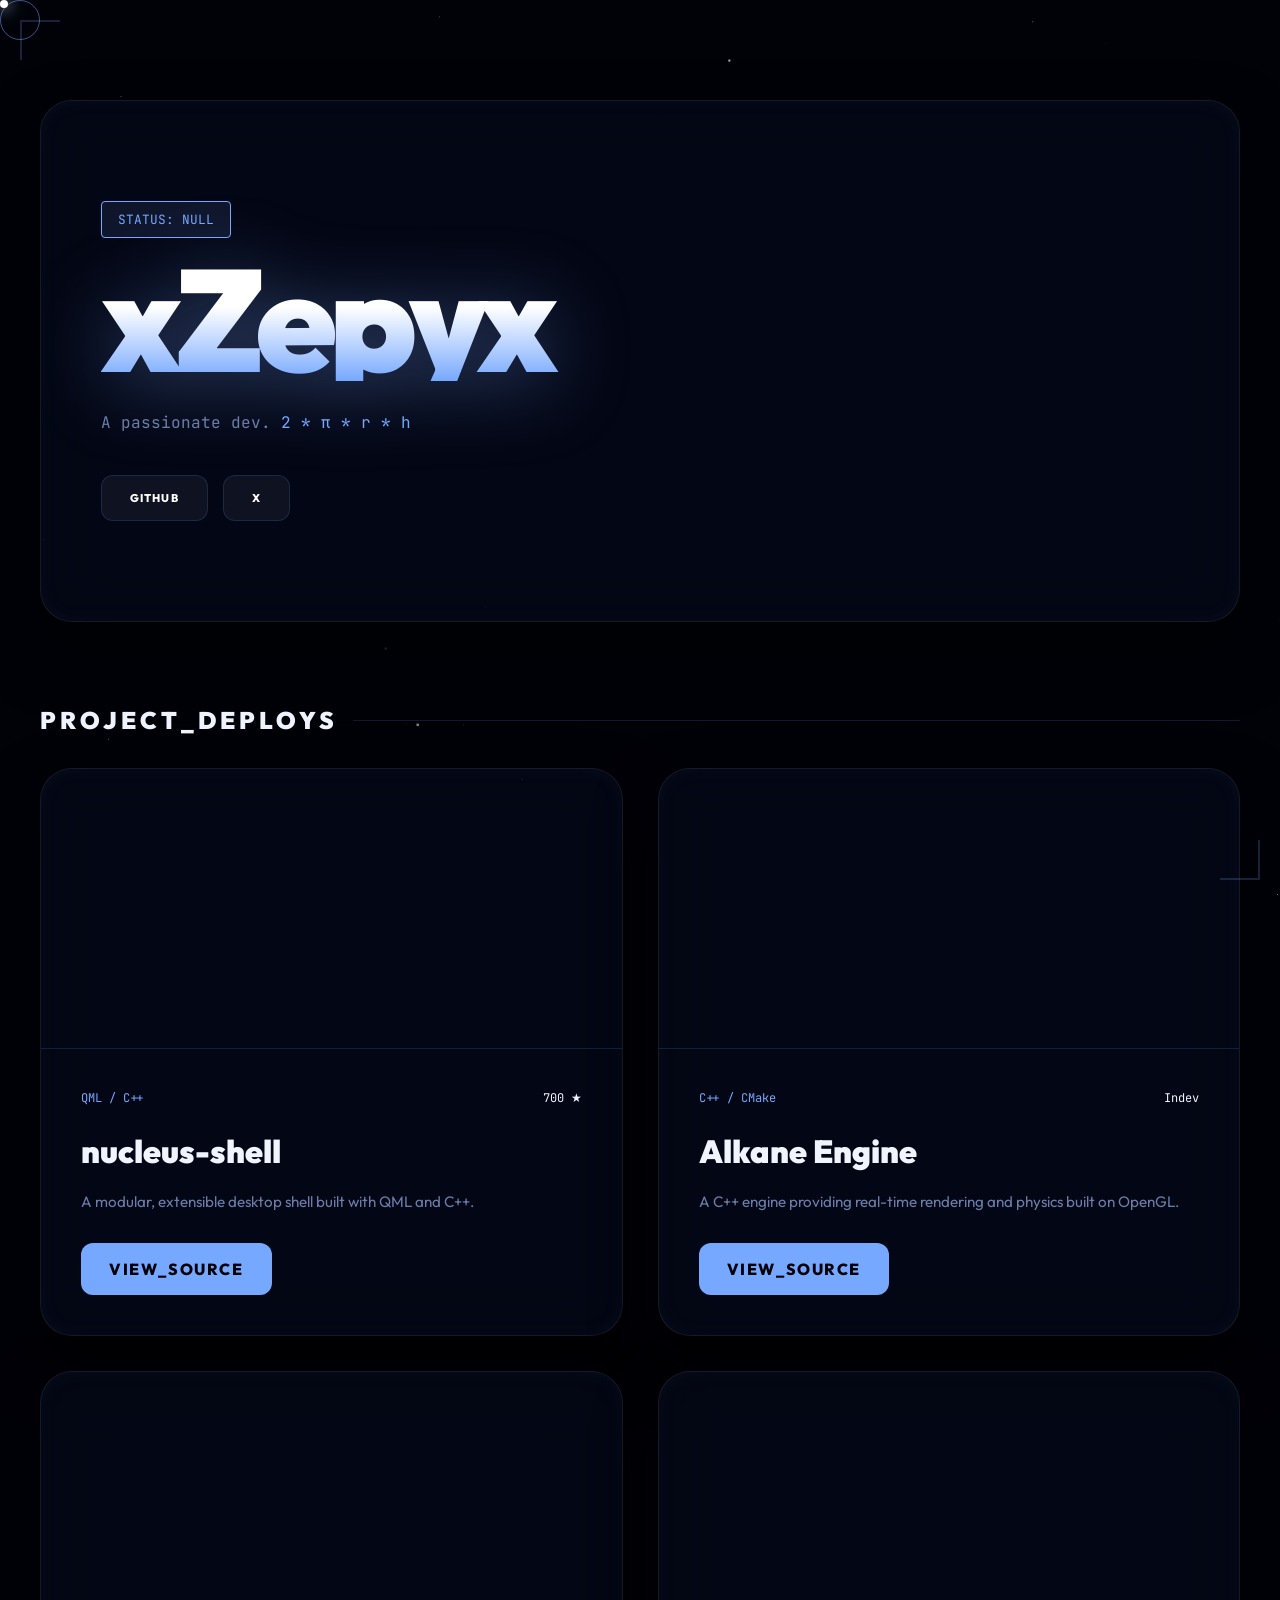
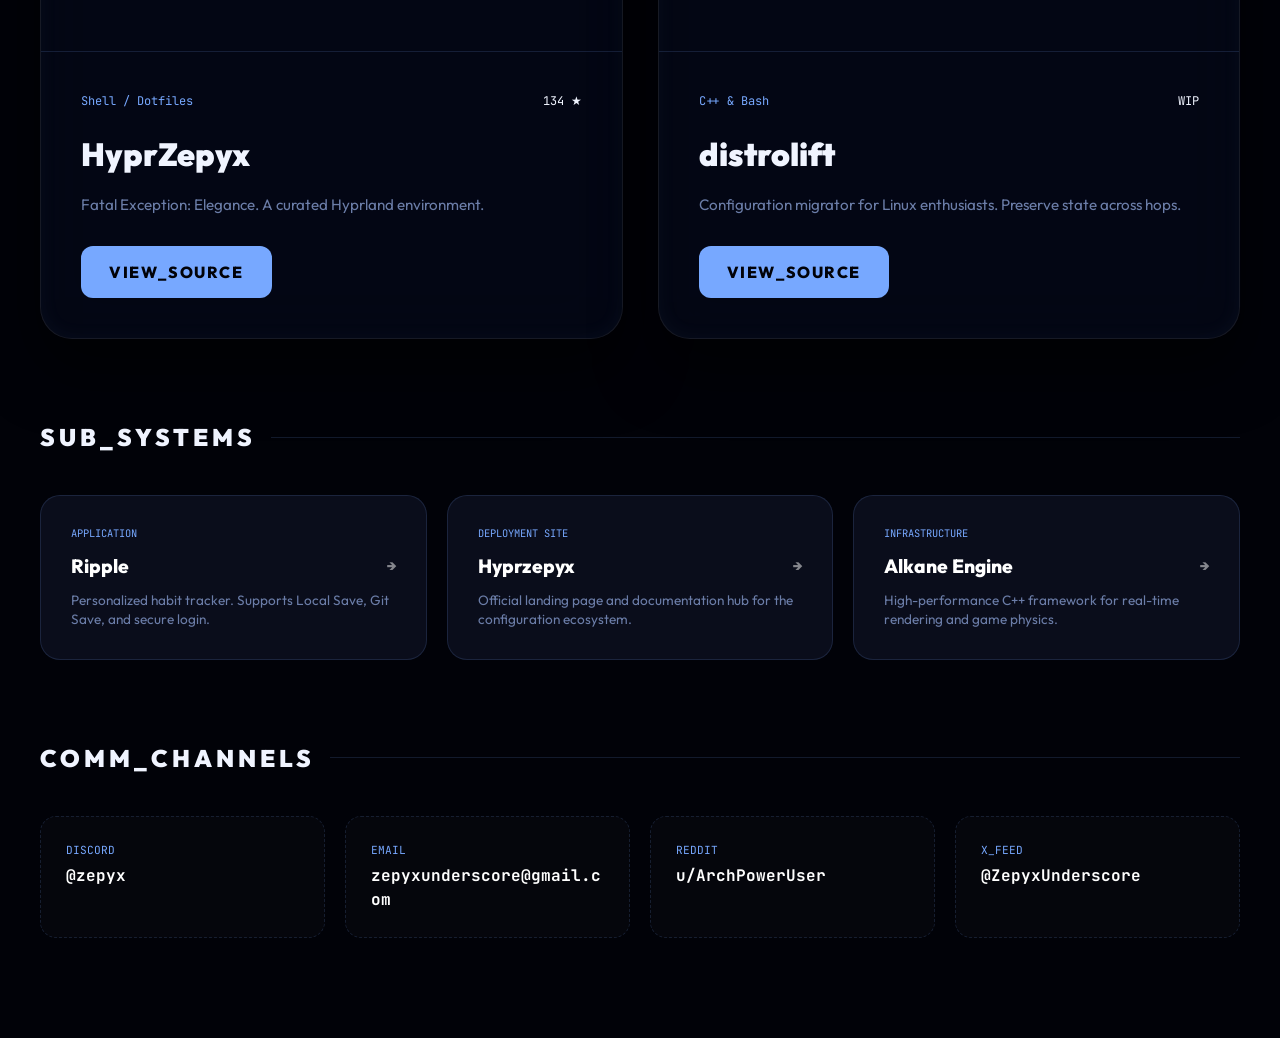
==== commit c6650a46: "Revert "complete site overhaul: new theme, blog CMS, community, admin panel" This reverts commit 3ca" ====
--- a/index.html
+++ b/index.html
@@ -3,340 +3,310 @@
 <head>
 <meta charset="utf-8" />
 <meta name="viewport" content="width=device-width, initial-scale=1" />
-<title>xZepyx — 2πrh</title>
-<link rel="stylesheet" href="/theme.css">
-<link rel="icon" href="data:image/svg+xml,<svg xmlns='http://www.w3.org/2000/svg' viewBox='0 0 32 32'><text y='28' font-size='28'>⚡</text></svg>">
+<title>xZepyx // Portfolio</title>
+<link rel="preconnect" href="https://fonts.googleapis.com">
+<link rel="preconnect" href="https://fonts.gstatic.com" crossorigin>
+<link href="https://fonts.googleapis.com/css2?family=JetBrains+Mono:wght@400;700&family=Outfit:wght@300;600;900&display=swap" rel="stylesheet">
+<style>
+:root {
+  --bg: #010208;
+  --card: rgba(6, 10, 26, 0.6);
+  --line: rgba(119, 168, 255, 0.15);
+  --txt: #f0f4ff;
+  --muted: #6b7da8;
+  --accent: #77a8ff;
+  --accent-glow: rgba(119, 168, 255, 0.4);
+  --glass-border: rgba(255, 255, 255, 0.08);
+  --sub-card: rgba(13, 17, 33, 0.8);
+}
+
+* { box-sizing: border-box; cursor: none; }
+body {
+  margin: 0;
+  font-family: 'Outfit', sans-serif;
+  background-color: var(--bg);
+  color: var(--txt);
+  overflow-x: hidden;
+  line-height: 1.5;
+}
+
+/* --- BACKGROUND --- */
+#canvas-container {
+  position: fixed;
+  inset: 0;
+  z-index: 0;
+  background: radial-gradient(circle at 50% 0%, #081229 0%, #010208 80%);
+}
+
+.hud-overlay {
+  position: fixed;
+  inset: 0;
+  pointer-events: none;
+  z-index: 100;
+  border: 20px solid transparent;
+  background: 
+    linear-gradient(to right, var(--accent) 2px, transparent 2px) 0 0,
+    linear-gradient(to bottom, var(--accent) 2px, transparent 2px) 0 0,
+    linear-gradient(to left, var(--accent) 2px, transparent 2px) 100% 100%,
+    linear-gradient(to top, var(--accent) 2px, transparent 2px) 100% 100%;
+  background-repeat: no-repeat;
+  background-size: 40px 40px;
+  opacity: 0.2;
+}
+
+/* --- CURSOR --- */
+#cursor {
+  width: 8px; height: 8px; background: #fff;
+  border-radius: 50%; position: fixed; z-index: 999;
+  pointer-events: none; transition: transform 0.1s ease;
+  box-shadow: 0 0 15px #fff, 0 0 30px var(--accent);
+}
+#cursor-follower {
+  width: 40px; height: 40px; border: 1px solid var(--accent);
+  border-radius: 50%; position: fixed; z-index: 998;
+  pointer-events: none; transition: transform 0.2s ease-out;
+  opacity: 0.5;
+}
+
+/* --- LAYOUT --- */
+.wrap {
+  width: min(1200px, 94vw);
+  margin: 0 auto;
+  padding: 100px 0;
+  position: relative;
+  z-index: 10;
+}
+
+.glass {
+  background: var(--card);
+  backdrop-filter: blur(30px) saturate(200%);
+  border: 1px solid var(--glass-border);
+  border-radius: 32px;
+  box-shadow: 0 30px 60px rgba(0,0,0,0.6), inset 0 0 20px rgba(119,168,255,0.05);
+}
+
+/* --- HERO --- */
+.hero { padding: 100px 60px; margin-bottom: 40px; overflow: hidden; position: relative; }
+.hero h1 {
+  font-size: clamp(4rem, 12vw, 9rem);
+  margin: 0; font-weight: 900; line-height: 0.85;
+  letter-spacing: -0.05em;
+  background: linear-gradient(180deg, #fff 40%, var(--accent) 100%);
+  -webkit-background-clip: text; -webkit-text-fill-color: transparent;
+  filter: drop-shadow(0 10px 40px var(--accent-glow));
+}
+.bio-tag {
+  display: inline-block; padding: 8px 16px;
+  background: rgba(119, 168, 255, 0.1);
+  border: 1px solid var(--accent);
+  color: var(--accent); font-family: 'JetBrains Mono', monospace;
+  font-size: 0.8rem; border-radius: 4px; margin-bottom: 20px;
+}
+
+/* --- PROJECTS --- */
+.projects { display: grid; grid-template-columns: repeat(2, 1fr); gap: 35px; perspective: 1000px; }
+.project-card { position: relative; transition: transform 0.1s ease; transform-style: preserve-3d; }
+.project-inner { height: 100%; display: flex; flex-direction: column; overflow: hidden; transition: border-color 0.3s; }
+.cover-wrap { height: 280px; overflow: hidden; position: relative; border-bottom: 1px solid var(--line); }
+.cover-img { width: 100%; height: 100%; background-size: cover; background-position: center; transition: transform 0.6s cubic-bezier(0.165, 0.84, 0.44, 1); }
+.project-card:hover .cover-img { transform: scale(1.1); }
+.project-card:hover .project-inner { border-color: var(--accent); }
+.project-content { padding: 40px; flex-grow: 1; }
+
+/* --- SUB-SYSTEMS --- */
+.sub-systems { display: grid; grid-template-columns: repeat(3, 1fr); gap: 20px; margin-top: 40px; }
+.sub-card {
+  padding: 30px; background: var(--sub-card); border: 1px solid var(--line); border-radius: 20px;
+  transition: all 0.3s ease; text-decoration: none; color: inherit; display: flex; flex-direction: column; gap: 10px;
+}
+.sub-card:hover { border-color: var(--accent); transform: translateY(-5px); background: rgba(119, 168, 255, 0.05); }
+.sub-card h4 { margin: 0; font-size: 1.2rem; font-weight: 800; color: #fff; display: flex; justify-content: space-between; align-items: center; }
+.sub-card h4::after { content: '→'; font-size: 0.9rem; opacity: 0.5; }
+.sub-card p { margin: 0; font-size: 0.85rem; color: var(--muted); line-height: 1.4; }
+.sub-tag { font-family: 'JetBrains Mono'; font-size: 0.65rem; color: var(--accent); text-transform: uppercase; }
+
+/* --- CONTACT SECTION --- */
+.contact-grid { display: grid; grid-template-columns: repeat(auto-fit, minmax(250px, 1fr)); gap: 20px; margin-top: 40px; }
+.contact-item {
+  background: rgba(255,255,255,0.02); border: 1px dashed var(--line); padding: 25px; border-radius: 16px;
+  font-family: 'JetBrains Mono', monospace; transition: 0.3s;
+}
+.contact-item:hover { border-style: solid; border-color: var(--accent); background: rgba(119,168,255,0.05); }
+.contact-label { font-size: 0.7rem; color: var(--accent); display: block; margin-bottom: 5px; }
+.contact-value { font-size: 1rem; color: #fff; font-weight: 700; word-break: break-all; }
+
+/* --- UI ELEMENTS --- */
+.section-header { margin: 80px 0 30px; display: flex; align-items: center; gap: 15px; }
+.section-header h2 { font-weight: 900; letter-spacing: 4px; margin: 0; }
+.section-header .line { flex-grow: 1; height: 1px; background: var(--line); }
+.btn { display: inline-block; padding: 14px 28px; border-radius: 12px; background: var(--accent); color: var(--bg); text-decoration: none; font-weight: 800; text-transform: uppercase; letter-spacing: 0.1em; transition: 0.3s; }
+.btn:hover { background: #fff; transform: translateY(-3px); }
+
+@media (max-width: 900px) { .projects, .sub-systems { grid-template-columns: 1fr; } .hero { padding: 60px 30px; } }
+</style>
 </head>
 <body>
 
-<div id="loader">
-  <div class="loader-ring"></div>
-  <div class="loader-text">booting<span class="loader-dots"></span></div>
+<div id="cursor"></div>
+<div id="cursor-follower"></div>
+<div class="hud-overlay"></div>
+
+<div id="canvas-container">
+  <canvas id="starsCanvas"></canvas>
 </div>
 
-<div id="cursor"></div>
-
-<nav>
-  <div class="nav-inner">
-    <a href="/" class="nav-brand"><span class="nav-brand-dot"></span> xZepyx</a>
-    <div class="nav-links">
-      <a href="/" class="active">Home</a>
-      <a href="/blog/">Blog</a>
-      <a href="/community/">Community</a>
-      <a href="/admin/" id="admin-link" style="display:none" class="nav-admin">Admin</a>
-      <a href="/admin/" id="login-btn" class="nav-admin">Login</a>
-    </div>
-    <button class="hamburger" aria-label="Menu"><span></span><span></span><span></span></button>
+<main class="wrap">
+  <section class="hero glass">
+    <div class="bio-tag">STATUS: NULL</div>
+    <h1 id="name">xZepyx</h1>
+    <p style="font-family:'JetBrains Mono'; color:var(--muted); margin-top:30px; max-width:600px;">
+      A passionate dev.
+      <span style="color:var(--accent)">2 * π * r * h</span>
+    </p>
+    <div id="socials" style="margin-top:40px; display:flex; gap:15px;"></div>
+  </section>
+
+  <div class="section-header"><h2>PROJECT_DEPLOYS</h2><div class="line"></div></div>
+  <div id="projects" class="projects"></div>
+
+  <div class="section-header"><h2>SUB_SYSTEMS</h2><div class="line"></div></div>
+  <div class="sub-systems">
+    <a href="https://zepyx.home.kg/ripple" class="sub-card">
+      <span class="sub-tag">Application</span>
+      <h4>Ripple</h4>
+      <p>Personalized habit tracker. Supports Local Save, Git Save, and secure login.</p>
+    </a>
+    <a href="https://zepyx.home.kg/hyprzepyx" target="_blank" class="sub-card">
+      <span class="sub-tag">Deployment Site</span>
+      <h4>Hyprzepyx</h4>
+      <p>Official landing page and documentation hub for the configuration ecosystem.</p>
+    </a>
+    <a href="https://zepyx.home.kg/alkane" class="sub-card">
+      <span class="sub-tag">Infrastructure</span>
+      <h4>Alkane Engine</h4>
+      <p>High-performance C++ framework for real-time rendering and game physics.</p>
+    </a>
   </div>
-</nav>
-
-<div id="main-content">
-
-<section class="hero">
-  <div class="hero-grid wrap">
-    <div class="hero-main fade-in">
-      <div class="hero-badge">system: online · v2.0</div>
-      <h1 class="hero-title">
-        <span class="hero-title-line">xZepyx</span>
-        <span class="hero-title-sub">2 * π * r * h</span>
-      </h1>
-      <p class="hero-desc">
-        Rust/C++ developer · Arch Linux · building nucleus-shell
-      </p>
-      <div class="hero-actions">
-        <a href="#projects" class="btn btn-primary">Explore work →</a>
-        <a href="/blog/" class="btn btn-ghost">Read blog</a>
+
+  <div class="section-header"><h2>COMM_CHANNELS</h2><div class="line"></div></div>
+  <div class="contact-grid">
+    <div class="contact-item">
+      <span class="contact-label">DISCORD</span>
+      <span class="contact-value">@zepyx</span>
+    </div>
+    <div class="contact-item">
+      <span class="contact-label">EMAIL</span>
+      <span class="contact-value">zepyxunderscore@gmail.com</span>
+    </div>
+    <div class="contact-item">
+      <span class="contact-label">REDDIT</span>
+      <span class="contact-value">u/ArchPowerUser</span>
+    </div>
+    <div class="contact-item">
+      <span class="contact-label">X_FEED</span>
+      <span class="contact-value">@ZepyxUnderscore</span>
+    </div>
+  </div>
+</main>
+
+<script>
+const data = {
+  "name": "xZepyx",
+  "social": { "GitHub": "https://github.com/xZepyx", "X": "https://x.com/ZepyxUnderscore" },
+  "projects": [
+    {
+      "name": "nucleus-shell",
+      "repo": "https://github.com/xZepyx/nucleus-shell",
+      "desc": "A modular, extensible desktop shell built with QML and C++.",
+      "stats": "700 ★",
+      "lang": "QML / C++",
+      "cover": "https://repository-images.githubusercontent.com/1095141077/23a82866-8d93-4f50-9c15-36d78208abec"
+    },
+    {
+      "name": "Alkane Engine",
+      "repo": "https://github.com/xZepyx/alkane-engine",
+      "desc": "A C++ engine providing real-time rendering and physics built on OpenGL.",
+      "stats": "Indev",
+      "lang": "C++ / CMake",
+      "cover": "https://images.unsplash.com/photo-1550751827-4bd374c3f58b?q=80&w=800&auto=format&fit=crop"
+    },
+    {
+      "name": "HyprZepyx",
+      "repo": "https://github.com/xZepyx/HyprZepyx",
+      "desc": "Fatal Exception: Elegance. A curated Hyprland environment.",
+      "stats": "134 ★",
+      "lang": "Shell / Dotfiles",
+      "cover": "https://repository-images.githubusercontent.com/1022919650/26768773-99f7-4d8f-b321-a12269dc0c64"
+    },
+    {
+      "name": "distrolift",
+      "repo": "#",
+      "desc": "Configuration migrator for Linux enthusiasts. Preserve state across hops.",
+      "stats": "WIP",
+      "lang": "C++ & Bash",
+      "cover": "https://images.unsplash.com/photo-1614728263952-84ea206f99b6?q=80&w=800&auto=format&fit=crop"
+    }
+  ]
+};
+
+// Populate
+document.getElementById('socials').innerHTML = Object.entries(data.social).map(([n, u]) => `<a href="${u}" target="_blank" class="btn" style="background:rgba(255,255,255,0.05); color:#fff; font-size:0.7rem; border:1px solid var(--line);">${n}</a>`).join('');
+
+document.getElementById('projects').innerHTML = data.projects.map(p => `
+  <div class="project-card">
+    <div class="project-inner glass">
+      <div class="cover-wrap"><div class="cover-img" style="background-image:url(${p.cover})"></div></div>
+      <div class="project-content">
+        <div style="display:flex;gap:20px;margin-bottom:20px;font-family:'JetBrains Mono';font-size:0.75rem;">
+          <span style="color:var(--accent)">${p.lang}</span><span style="margin-left:auto">${p.stats}</span>
+        </div>
+        <h3 style="margin:0 0 15px; font-size:2rem; font-weight:900;">${p.name}</h3>
+        <p style="color:var(--muted); font-size:0.95rem; margin-bottom:30px;">${p.desc}</p>
+        <a href="${p.repo}" class="btn">View_Source</a>
       </div>
-      <div id="hero-socials" class="hero-socials"></div>
-    </div>
-    <div class="hero-visual fade-in" style="transition-delay:0.2s">
-      <div class="hero-terminal">
-        <div class="term-dots"><span></span><span></span><span></span></div>
-        <div class="term-body">
-          <div><span class="term-prompt">┌──(zepyx@box)─[~/kernel]</span></div>
-          <div><span class="term-prompt">└─$</span> whoami</div>
-          <div class="term-out">xZepyx — I break things, then fix them.</div>
-          <div><span class="term-prompt">└─$</span> uname -a</div>
-          <div class="term-out">Linux archbox 6.8.0-arch1-2 #1 SMP ... x86_64 GNU/Linux</div>
-          <div><span class="term-prompt">└─$</span> <span class="term-blink">▌</span></div>
-        </div>
-      </div>
     </div>
   </div>
-  <div class="hero-scroll">scroll ↓</div>
-</section>
-
-<section class="wrap" style="margin-top:80px">
-  <div class="section-tag">About</div>
-  <div class="section-title">The person behind helium-wsl and nucleus-shell</div>
-  <div class="about-grid">
-    <div class="about-text fade-in">
-      <p>Hi. I'm xZepyx, a Linux user who thought <em>"making a shell sounds easy"</em> and has been paying for that decision ever since.</p>
-      <p>I write <strong>Rust, C++, QML</strong> — and spend more time debugging than writing. I occasionally touch grass for package updates.</p>
-      <div class="about-stats">
-        <div class="about-stat"><span class="about-stat-num" id="repo-count">—</span><span class="about-stat-label">repos</span></div>
-        <div class="about-stat"><span class="about-stat-num" id="star-count">—</span><span class="about-stat-label">stars</span></div>
-        <div class="about-stat"><span class="about-stat-num" id="follower-count">—</span><span class="about-stat-label">followers</span></div>
-      </div>
-    </div>
-    <div class="about-card fade-in" style="transition-delay:0.15s">
-      <div class="about-card-item"><span class="about-card-label">Languages</span><span>Rust, C++, QML, JS</span></div>
-      <div class="about-card-item"><span class="about-card-label">OS</span><span>Arch Linux btw</span></div>
-      <div class="about-card-item"><span class="about-card-label">Shell</span><span>nucleus-shell (WIP)</span></div>
-      <div class="about-card-item"><span class="about-card-label">Mission</span><span style="color:var(--txt-muted)">Finish nucleus-shell (never)</span></div>
-      <div class="about-card-item"><span class="about-card-label">Motto</span><span style="font-style:italic;color:var(--accent-1)">"It works on my machine"</span></div>
-    </div>
-  </div>
-</section>
-
-<section class="wrap" style="margin-top:120px" id="projects">
-  <div class="section-tag">Projects</div>
-  <div class="section-title">What I've built</div>
-  <div class="section-sub">Open-source projects I maintain or contribute to.</div>
-  <div id="projects-grid" class="projects-grid fade-in-stagger"></div>
-</section>
-
-<section class="wrap" style="margin-top:120px">
-  <div class="section-tag">Subsystems</div>
-  <div class="section-title">Explore more</div>
-  <div class="sub-grid fade-in-stagger">
-    <a href="/ripple/" class="sub-card"><div class="sub-icon">◈</div><h4>Ripple</h4><p>Habit tracker with Pomodoro, analytics, and GitHub sync.</p><span class="sub-arrow">→</span></a>
-    <a href="/hyprzepyx/" class="sub-card"><div class="sub-icon">◈</div><h4>HyprZepyx</h4><p>Ultimate Hyprland config. Wayland done right.</p><span class="sub-arrow">→</span></a>
-    <a href="/alkane/" class="sub-card"><div class="sub-icon">◈</div><h4>Alkane</h4><p>C++ rendering engine with OpenGL.</p><span class="sub-arrow">→</span></a>
-    <a href="/repcounter/" class="sub-card"><div class="sub-icon">◈</div><h4>RepCounter</h4><p>Workout rep tracker.</p><span class="sub-arrow">→</span></a>
-    <a href="https://github.com/nucleus-hq/nucleus-shell" target="_blank" class="sub-card"><div class="sub-icon">◈</div><h4>nucleus-shell</h4><p>Extensible desktop shell in QML/C++.</p><span class="sub-arrow">→</span></a>
-    <a href="https://github.com/xZepyx/helium" target="_blank" class="sub-card"><div class="sub-icon">◈</div><h4>Helium</h4><p>Build Wayland compositors without boilerplate. Rust.</p><span class="sub-arrow">→</span></a>
-  </div>
-</section>
-
-<section class="wrap" style="margin-top:120px">
-  <div class="section-tag">Blog</div>
-  <div class="section-title">Latest posts</div>
-  <div class="section-sub">Thoughts, updates, and debugging stories.</div>
-  <div id="latest-posts" class="blog-grid fade-in-stagger" style="margin-top:40px">
-    <p style="color:var(--txt-muted);grid-column:1/-1;text-align:center;padding:60px">Loading...</p>
-  </div>
-  <div style="text-align:center;margin-top:40px">
-    <a href="/blog/" class="btn btn-ghost">View all posts →</a>
-  </div>
-</section>
-
-<section class="wrap" style="margin-top:120px">
-  <div class="section-tag">Contact</div>
-  <div class="section-title">Find me</div>
-  <div class="contact-grid fade-in-stagger">
-    <a href="https://github.com/xZepyx" target="_blank" class="contact-card"><span class="contact-label">GitHub</span><span class="contact-val">@xZepyx</span></a>
-    <a href="https://x.com/ZepyxUnderscore" target="_blank" class="contact-card"><span class="contact-label">X</span><span class="contact-val">@ZepyxUnderscore</span></a>
-    <div class="contact-card"><span class="contact-label">Discord</span><span class="contact-val">@zepyx</span></div>
-    <div class="contact-card"><span class="contact-label">Email</span><span class="contact-val">zepyxunderscore@gmail.com</span></div>
-    <a href="https://reddit.com/user/ArchPowerUser" target="_blank" class="contact-card"><span class="contact-label">Reddit</span><span class="contact-val">u/ArchPowerUser</span></a>
-  </div>
-</section>
-
-<footer>
-  <div class="footer-inner">
-    <div class="footer-socials">
-      <a href="https://github.com/xZepyx" target="_blank">GH</a>
-      <a href="https://x.com/ZepyxUnderscore" target="_blank">X</a>
-      <a href="https://reddit.com/user/ArchPowerUser" target="_blank">RD</a>
-    </div>
-    <div class="footer-copy">
-      2πrh · xZepyx &copy; 2026<br>
-      <span style="color:var(--txt-muted);font-size:0.7rem">Arch Linux btw</span>
-    </div>
-  </div>
-</footer>
-</div>
-
-<script>
-// Inline data for instant render
-const PROJECTS = [
-  { name:'nucleus-shell', tag:'QML / C++', desc:'A modular, extensible desktop shell.', stars:'737 ★', url:'https://github.com/nucleus-hq/nucleus-shell', cover:'https://repository-images.githubusercontent.com/1095141077/23a82866-8d93-4f50-9c15-36d78208abec' },
-  { name:'Alkane Engine', tag:'C++ / CMake', desc:'Real-time rendering & physics engine on OpenGL.', stars:'Indev', url:'https://github.com/xZepyx/alkane-engine', cover:'https://images.unsplash.com/photo-1550751827-4bd374c3f58b?q=80&w=800&auto=format&fit=crop' },
-  { name:'HyprZepyx', tag:'Dotfiles', desc:'Fatal Exception: Elegance. Curated Hyprland setup.', stars:'148 ★', url:'https://github.com/xZepyx/HyprZepyx', cover:'https://repository-images.githubusercontent.com/1022919650/26768773-99f7-4d8f-b321-a12269dc0c64' },
-  { name:'Helium', tag:'Rust', desc:'Build Wayland compositors sans boilerplate.', stars:'4 ★', url:'https://github.com/xZepyx/helium', cover:'https://images.unsplash.com/photo-1614728263952-84ea206f99b6?q=80&w=800&auto=format&fit=crop' }
-]
-
-document.getElementById('hero-socials').innerHTML =
-  Object.entries({ GitHub:'https://github.com/xZepyx', X:'https://x.com/ZepyxUnderscore', Reddit:'https://reddit.com/user/ArchPowerUser' })
-    .map(([n,u]) => `<a href="${u}" target="_blank" class="btn btn-ghost" style="font-size:0.75rem">${n}</a>`).join('')
-
-document.getElementById('projects-grid').innerHTML = PROJECTS.map(p => `
-  <a href="${p.url}" target="_blank" class="project-card">
-    <div class="project-cover" style="background-image:url(${p.cover})"></div>
-    <div class="project-body">
-      <div class="project-meta"><span class="tag">${p.tag}</span><span class="project-stars">${p.stars}</span></div>
-      <h3 class="project-name">${p.name}</h3>
-      <p class="project-desc">${p.desc}</p>
-    </div>
-  </a>
-`).join('')
+`).join('');
+
+// --- INTERACTION ---
+const cur = document.getElementById('cursor');
+const fol = document.getElementById('cursor-follower');
+document.addEventListener('mousemove', e => {
+  cur.style.left = e.clientX + 'px'; cur.style.top = e.clientY + 'px';
+  setTimeout(() => { fol.style.left = (e.clientX - 16) + 'px'; fol.style.top = (e.clientY - 16) + 'px'; }, 50);
+});
+
+document.querySelectorAll('.project-card').forEach(card => {
+  card.addEventListener('mousemove', e => {
+    const rect = card.getBoundingClientRect();
+    const x = e.clientX - rect.left; const y = e.clientY - rect.top;
+    const dx = x - rect.width/2; const dy = y - rect.height/2;
+    card.style.transform = `rotateY(${dx/20}deg) rotateX(${-dy/20}deg)`;
+  });
+  card.addEventListener('mouseleave', () => card.style.transform = `rotateY(0deg) rotateX(0deg)`);
+});
+
+// --- ENGINE ---
+const canvas = document.getElementById('starsCanvas');
+const ctx = canvas.getContext('2d');
+let stars = [];
+function resize() { canvas.width = window.innerWidth; canvas.height = window.innerHeight; }
+window.addEventListener('resize', resize);
+resize();
+for(let i=0; i<200; i++) stars.push({ x: Math.random()*canvas.width, y: Math.random()*canvas.height, z: Math.random()*canvas.width, o: Math.random() });
+function animate() {
+  ctx.fillStyle = '#010208'; ctx.fillRect(0,0,canvas.width,canvas.height);
+  stars.forEach(s => {
+    s.z -= 2; if(s.z <= 0) s.z = canvas.width;
+    let x = (s.x - canvas.width/2) * (canvas.width/s.z) + canvas.width/2;
+    let y = (s.y - canvas.height/2) * (canvas.width/s.z) + canvas.height/2;
+    let sz = (1 - s.z/canvas.width) * 3;
+    ctx.fillStyle = `rgba(255,255,255,${s.o})`;
+    ctx.fillRect(x,y,sz,sz);
+  });
+  requestAnimationFrame(animate);
+}
+animate();
 </script>
-<script src="/app.js"></script>
-<script>
-// Fetch blog posts
-;(async () => {
-  try {
-    const r = await fetch('https://api.github.com/repos/xZepyx/zepyx.github.io/issues?state=open&sort=created&direction=desc&labels=blog&per_page=3')
-    if (!r.ok) throw Error()
-    const posts = (await r.json()).filter(i => !i.pull_request)
-    const c = document.getElementById('latest-posts')
-    if (!posts.length) { c.innerHTML = '<p style="color:var(--txt-muted);grid-column:1/-1;text-align:center;padding:60px">No posts yet.</p>'; return }
-    c.innerHTML = posts.map(p => {
-      const ex = (p.body||'').replace(/[#*`>\[\]]/g,'').slice(0,160)
-      const tg = p.labels.filter(l=>l.name!=='blog').map(l=>`<span class="tag">${esc(l.name)}</span>`).join('')
-      return `<a href="/blog/post.html?id=${p.number}" class="blog-card">
-        <div class="blog-card-meta"><span>${formatDate(p.created_at)}</span>${p.comments?`<span>💬 ${p.comments}</span>`:''}</div>
-        <h3 class="blog-card-title">${esc(p.title)}</h3>
-        <p class="blog-card-excerpt">${ex}</p>
-        <div class="blog-card-foot">${tg}<span class="blog-card-arrow">→</span></div>
-      </a>`
-    }).join('')
-  } catch(e) {
-    document.getElementById('latest-posts').innerHTML = '<p style="color:var(--txt-muted);grid-column:1/-1;text-align:center;padding:60px">Could not load posts.</p>'
-  }
-})()
-
-// Fetch GitHub stats
-;(async () => {
-  try {
-    const u = await (await fetch('https://api.github.com/users/xZepyx')).json()
-    document.getElementById('follower-count').textContent = u.followers
-    const repos = await (await fetch('https://api.github.com/users/xZepyx/repos?per_page=100')).json()
-    document.getElementById('repo-count').textContent = repos.length
-    const orgRepos = await (await fetch('https://api.github.com/orgs/nucleus-hq/repos?per_page=100')).json()
-    const allRepos = [...repos, ...orgRepos]
-    const totalStars = allRepos.reduce((s,r) => s + r.stargazers_count, 0)
-    document.getElementById('star-count').textContent = totalStars
-  } catch {}
-})()
-</script>
-
-<style>
-/* ─── HERO ─── */
-.hero {
-  min-height: 100vh; display: flex; align-items: center;
-  position: relative; overflow: hidden;
-  background: radial-gradient(ellipse at 30% 20%, rgba(129,140,248,0.08) 0%, transparent 60%),
-              radial-gradient(ellipse at 70% 80%, rgba(192,132,252,0.05) 0%, transparent 50%);
-}
-.hero-grid { display: grid; grid-template-columns: 1fr 1fr; gap: 60px; align-items: center; }
-.hero-badge {
-  display: inline-flex; padding: 6px 14px; border-radius: 20px;
-  background: var(--accent-dim); border: 1px solid var(--line-strong);
-  font-family: var(--mono); font-size: 0.65rem; color: var(--accent-1);
-  text-transform: uppercase; letter-spacing: 1px; margin-bottom: 28px;
-}
-.hero-title { margin-bottom: 24px; }
-.hero-title-line {
-  display: block; font-size: clamp(4rem, 12vw, 8rem); font-weight: 900;
-  line-height: 0.85; letter-spacing: -0.05em;
-  background: var(--accent-gradient);
-  -webkit-background-clip: text; -webkit-text-fill-color: transparent;
-  filter: drop-shadow(0 8px 30px var(--accent-glow));
-}
-.hero-title-sub {
-  display: block; font-size: clamp(1.2rem, 3vw, 2rem); font-weight: 300;
-  color: var(--txt-muted); margin-top: 8px; letter-spacing: 4px;
-  font-family: var(--mono);
-}
-.hero-desc { font-size: 0.95rem; color: var(--txt-muted); max-width: 480px; margin-bottom: 32px; line-height: 1.7; }
-.hero-actions { display: flex; gap: 12px; margin-bottom: 28px; }
-.hero-socials { display: flex; gap: 10px; flex-wrap: wrap; }
-
-/* Terminal */
-.hero-terminal {
-  background: rgba(0,0,0,0.5); border: 1px solid var(--line);
-  border-radius: var(--radius-sm); overflow: hidden;
-  font-family: var(--mono); font-size: 0.75rem; line-height: 1.8;
-}
-.term-dots { display: flex; gap: 6px; padding: 12px 16px; background: rgba(0,0,0,0.3); border-bottom: 1px solid var(--line); }
-.term-dots span { width: 8px; height: 8px; border-radius: 50%; background: var(--line-strong); }
-.term-dots span:first-child { background: #f87171; }
-.term-dots span:nth-child(2) { background: #fbbf24; }
-.term-dots span:nth-child(3) { background: #34d399; }
-.term-body { padding: 20px; }
-.term-prompt { color: var(--accent-1); }
-.term-out { color: var(--txt-muted); padding-left: 12px; }
-.term-blink { animation: blink 0.8s step-end infinite; color: var(--accent-1); }
-@keyframes blink { 50% { opacity: 0; } }
-
-.hero-scroll {
-  position: absolute; bottom: 32px; left: 50%; transform: translateX(-50%);
-  font-family: var(--mono); font-size: 0.6rem; color: var(--txt-muted);
-  letter-spacing: 2px; text-transform: uppercase;
-  animation: bob 2s ease-in-out infinite;
-}
-@keyframes bob { 0%,100% { transform: translateX(-50%) translateY(0); } 50% { transform: translateX(-50%) translateY(8px); } }
-
-/* ─── ABOUT ─── */
-.about-grid { display: grid; grid-template-columns: 1.4fr 1fr; gap: 40px; align-items: start; }
-.about-text p { color: var(--txt-muted); margin-bottom: 20px; line-height: 1.8; font-size: 0.95rem; }
-.about-text strong { color: var(--txt); }
-.about-text em { color: var(--accent-1); }
-.about-stats { display: flex; gap: 32px; margin-top: 32px; }
-.about-stat { text-align: center; }
-.about-stat-num { display: block; font-size: 2rem; font-weight: 800; color: #fff; letter-spacing: -0.03em; }
-.about-stat-label { font-size: 0.65rem; color: var(--txt-muted); text-transform: uppercase; letter-spacing: 1px; margin-top: 2px; }
-.about-card { background: var(--surface); border: 1px solid rgba(255,255,255,0.04); border-radius: var(--radius); padding: 24px; }
-.about-card-item { display: flex; gap: 16px; padding: 14px 0; border-bottom: 1px solid var(--line); font-size: 0.85rem; }
-.about-card-item:last-child { border-bottom: none; }
-.about-card-label { font-family: var(--mono); font-size: 0.7rem; color: var(--accent-1); min-width: 80px; text-transform: uppercase; letter-spacing: 0.5px; }
-
-/* ─── PROJECTS ─── */
-.projects-grid { display: grid; grid-template-columns: repeat(2, 1fr); gap: 24px; margin-top: 40px; }
-.project-card { display: flex; flex-direction: column; border-radius: var(--radius); overflow: hidden; text-decoration: none; color: inherit; background: var(--surface); border: 1px solid rgba(255,255,255,0.04); transition: var(--transition); }
-.project-card:hover { transform: translateY(-6px); border-color: var(--accent-1); box-shadow: 0 30px 60px -15px rgba(129,140,248,0.15); }
-.project-cover { height: 200px; background-size: cover; background-position: center; transition: transform 0.6s ease; }
-.project-card:hover .project-cover { transform: scale(1.05); }
-.project-body { padding: 28px; flex-grow: 1; display: flex; flex-direction: column; }
-.project-meta { display: flex; justify-content: space-between; align-items: center; margin-bottom: 14px; }
-.project-stars { font-family: var(--mono); font-size: 0.7rem; color: var(--txt-muted); }
-.project-name { font-size: 1.3rem; font-weight: 800; margin: 0 0 8px; color: #fff; }
-.project-desc { color: var(--txt-muted); font-size: 0.8rem; line-height: 1.6; flex-grow: 1; }
-
-/* ─── SUBSYSTEMS ─── */
-.sub-grid { display: grid; grid-template-columns: repeat(3, 1fr); gap: 16px; margin-top: 40px; }
-.sub-card {
-  padding: 28px; border-radius: var(--radius); text-decoration: none; color: inherit;
-  background: var(--surface); border: 1px solid rgba(255,255,255,0.04);
-  transition: var(--transition); display: flex; flex-direction: column; gap: 8px; position: relative;
-}
-.sub-card:hover { border-color: var(--accent-1); transform: translateY(-4px); background: rgba(24,24,40,0.9); }
-.sub-icon { font-size: 1.5rem; color: var(--accent-1); margin-bottom: 4px; }
-.sub-card h4 { font-size: 1.05rem; font-weight: 700; color: #fff; margin: 0; }
-.sub-card p { font-size: 0.8rem; color: var(--txt-muted); line-height: 1.5; margin: 0; flex-grow: 1; }
-.sub-arrow { color: var(--accent-1); font-size: 1.2rem; opacity: 0; transform: translateX(-10px); transition: var(--transition); }
-.sub-card:hover .sub-arrow { opacity: 1; transform: translateX(0); }
-
-/* ─── BLOG ─── */
-.blog-grid { display: grid; grid-template-columns: repeat(3, 1fr); gap: 20px; }
-.blog-card {
-  padding: 28px; border-radius: var(--radius); text-decoration: none; color: inherit;
-  background: var(--surface); border: 1px solid rgba(255,255,255,0.04);
-  transition: var(--transition); display: flex; flex-direction: column;
-}
-.blog-card:hover { border-color: var(--accent-1); transform: translateY(-4px); }
-.blog-card-meta { display: flex; gap: 12px; font-size: 0.7rem; color: var(--txt-muted); font-family: var(--mono); margin-bottom: 16px; }
-.blog-card-title { font-size: 1.05rem; font-weight: 700; color: #fff; margin: 0 0 12px; line-height: 1.3; }
-.blog-card-excerpt { font-size: 0.8rem; color: var(--txt-muted); line-height: 1.6; flex-grow: 1; }
-.blog-card-foot { display: flex; align-items: center; gap: 8px; margin-top: 16px; }
-.blog-card-arrow { margin-left: auto; color: var(--accent-1); font-size: 1.2rem; opacity: 0; transform: translateX(-10px); transition: var(--transition); }
-.blog-card:hover .blog-card-arrow { opacity: 1; transform: translateX(0); }
-
-/* ─── CONTACT ─── */
-.contact-grid { display: grid; grid-template-columns: repeat(auto-fit, minmax(180px, 1fr)); gap: 16px; margin-top: 40px; }
-.contact-card { padding: 24px; border-radius: var(--radius); text-decoration: none; color: inherit; background: var(--surface); border: 1px solid rgba(255,255,255,0.04); transition: var(--transition); }
-.contact-card:hover { border-color: var(--accent-1); transform: translateY(-3px); }
-.contact-label { font-family: var(--mono); font-size: 0.6rem; color: var(--accent-1); text-transform: uppercase; letter-spacing: 1px; display: block; margin-bottom: 6px; }
-.contact-val { font-size: 0.9rem; color: #fff; font-weight: 600; }
-
-@media (max-width: 900px) {
-  .hero-grid { grid-template-columns: 1fr; gap: 40px; }
-  .hero-visual { display: none; }
-  .about-grid { grid-template-columns: 1fr; }
-  .projects-grid, .blog-grid, .sub-grid { grid-template-columns: 1fr; }
-}
-</style>
 </body>
 </html>
